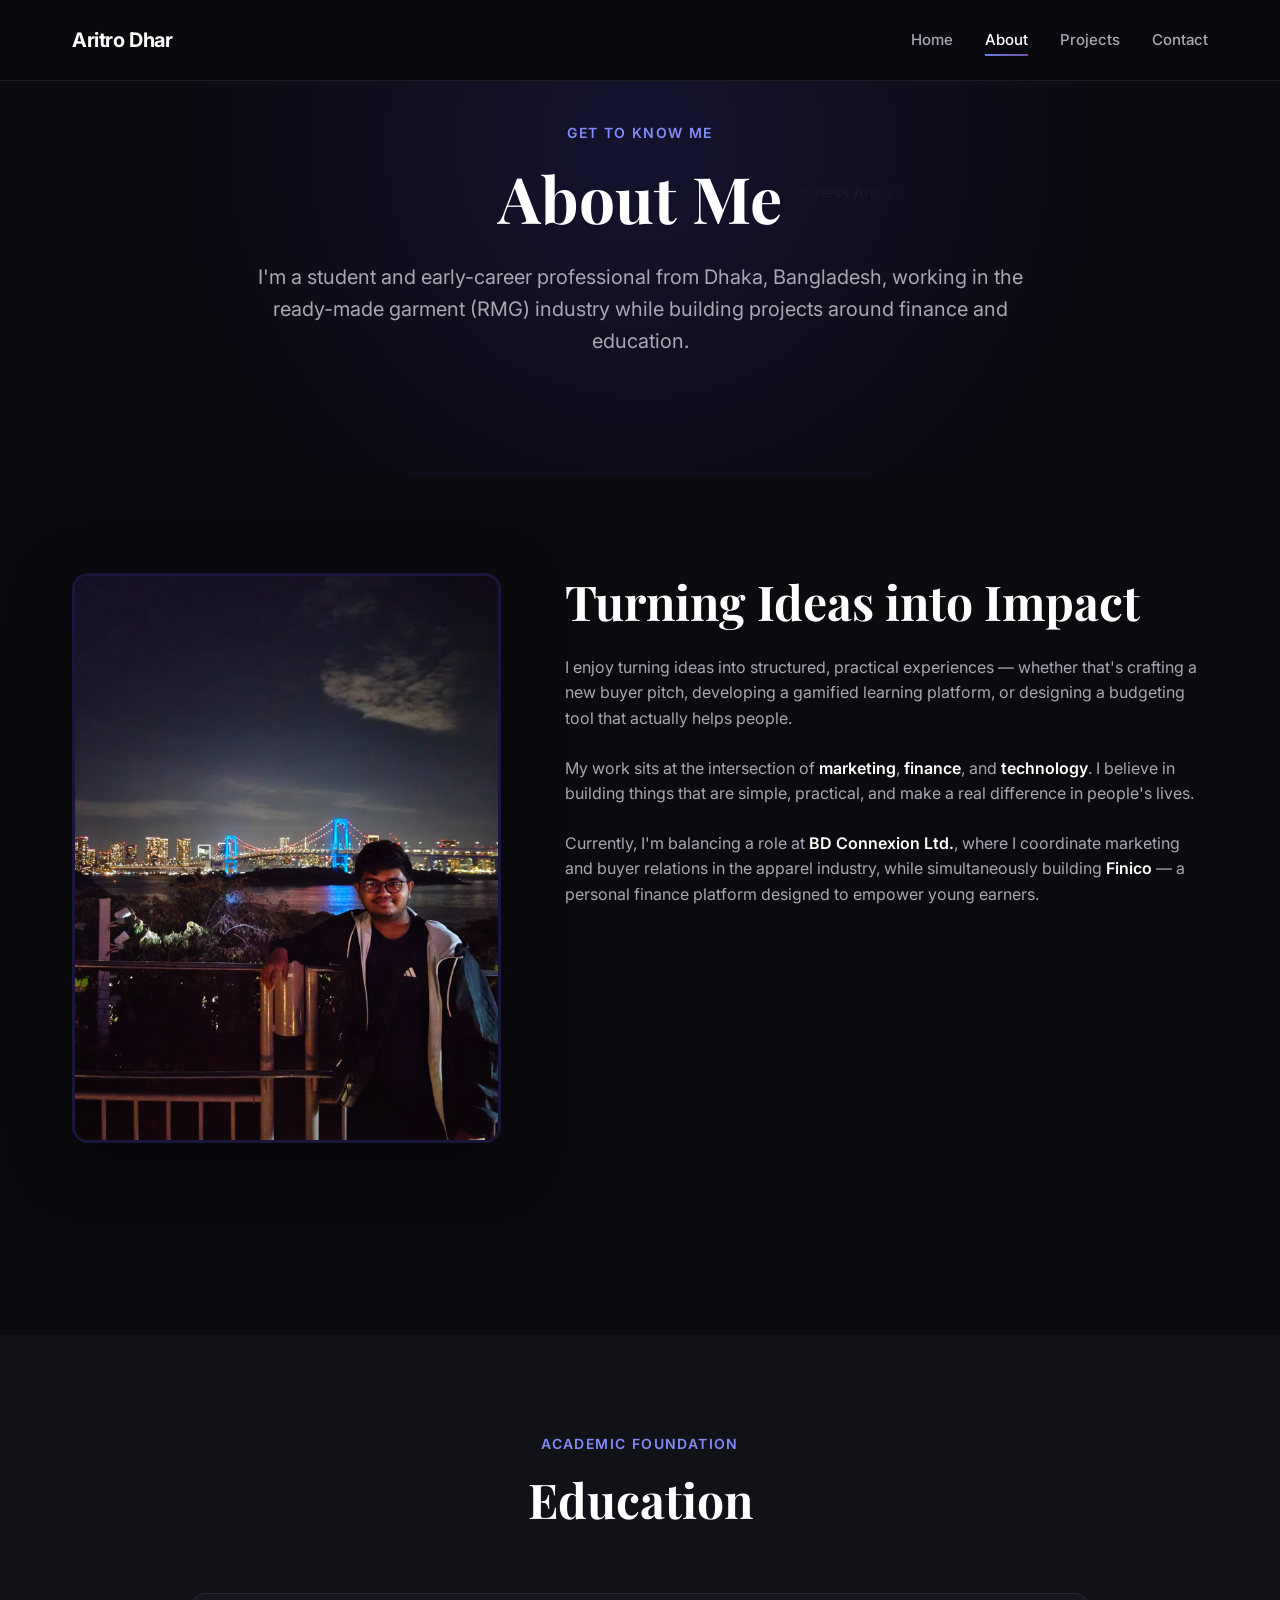
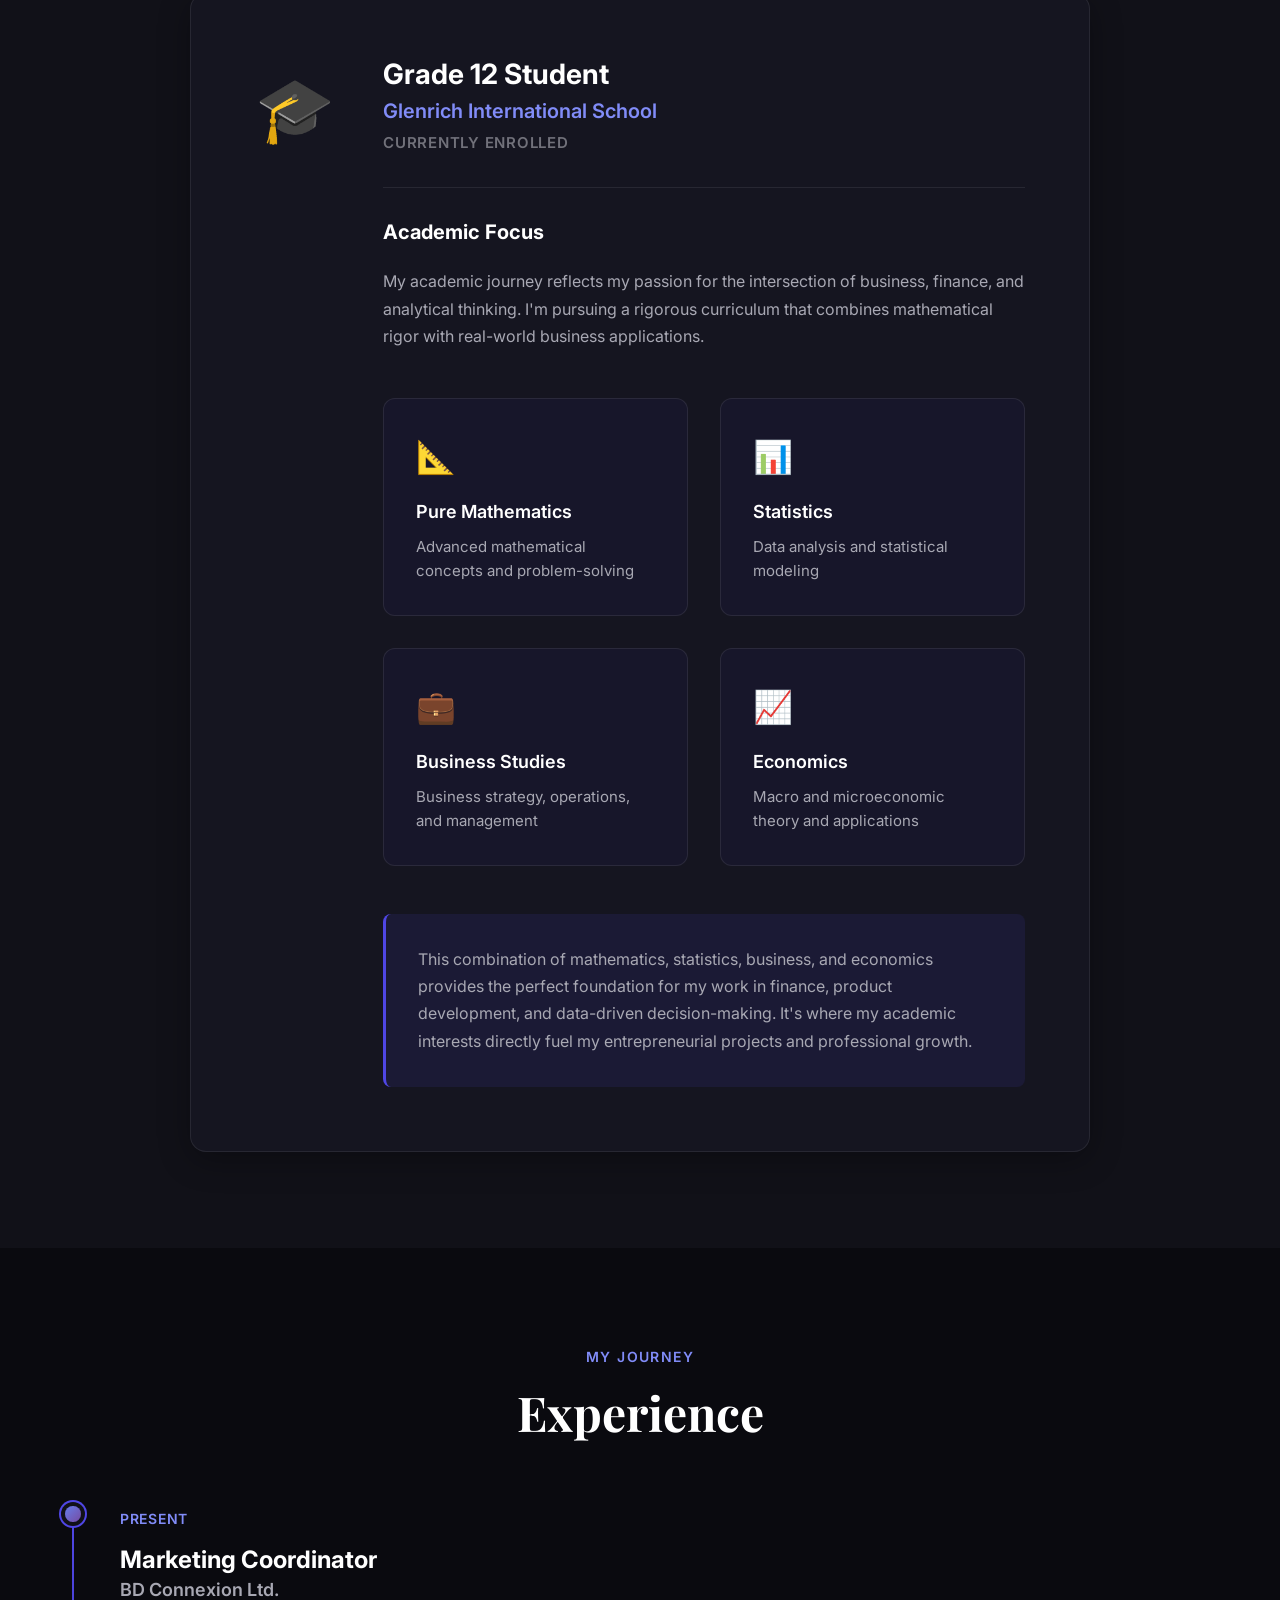
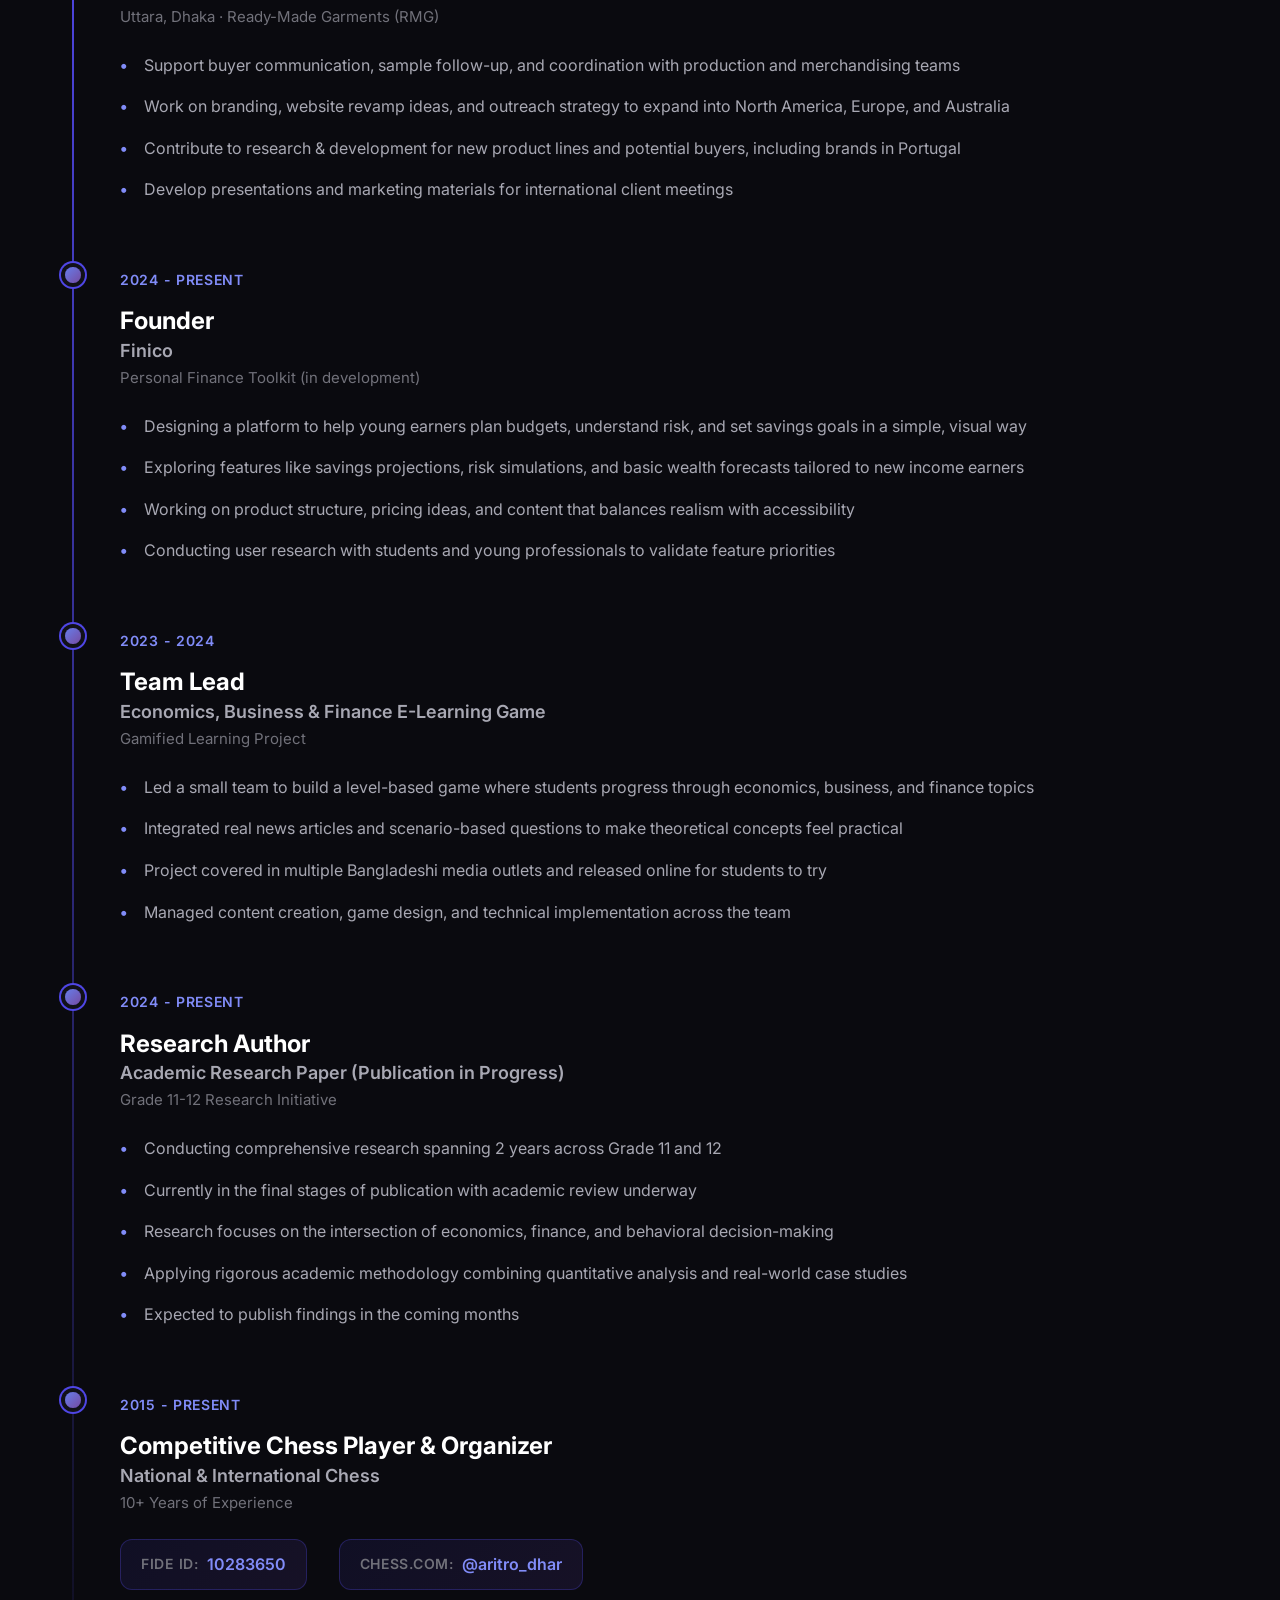
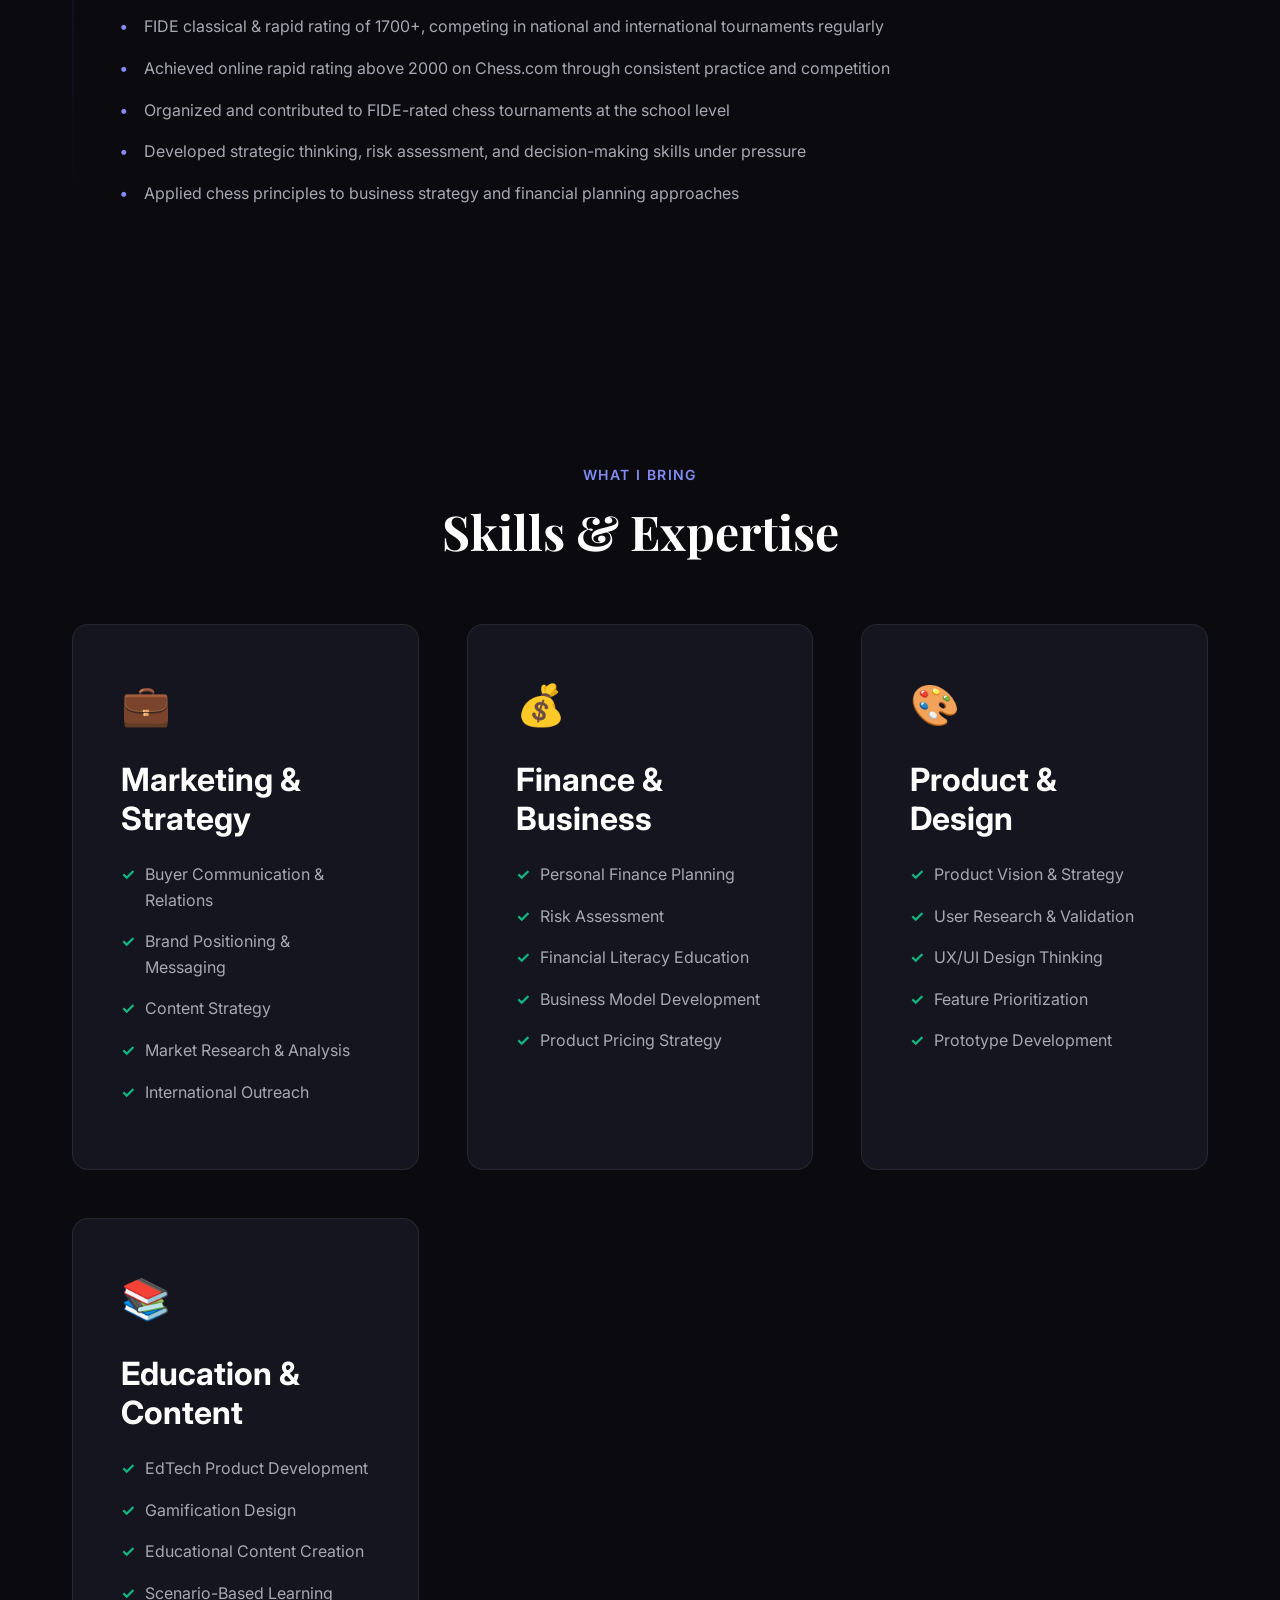
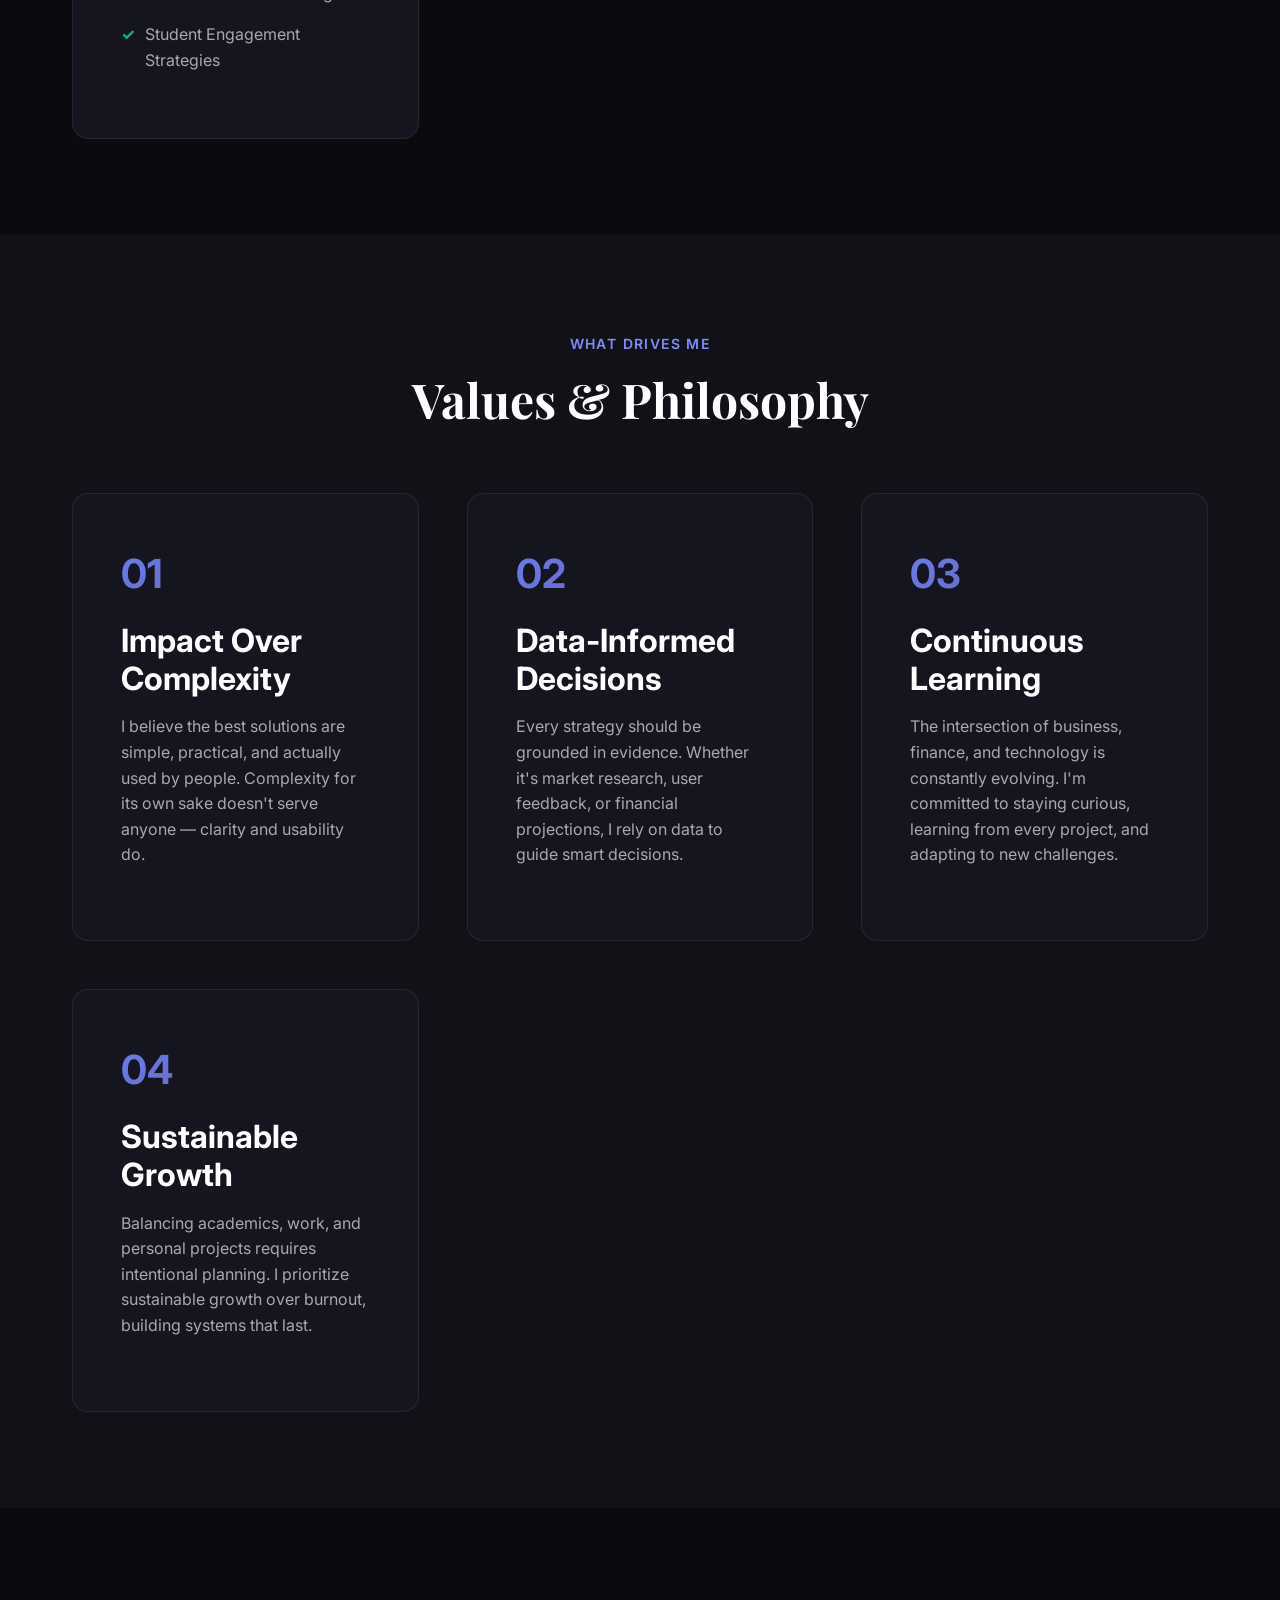
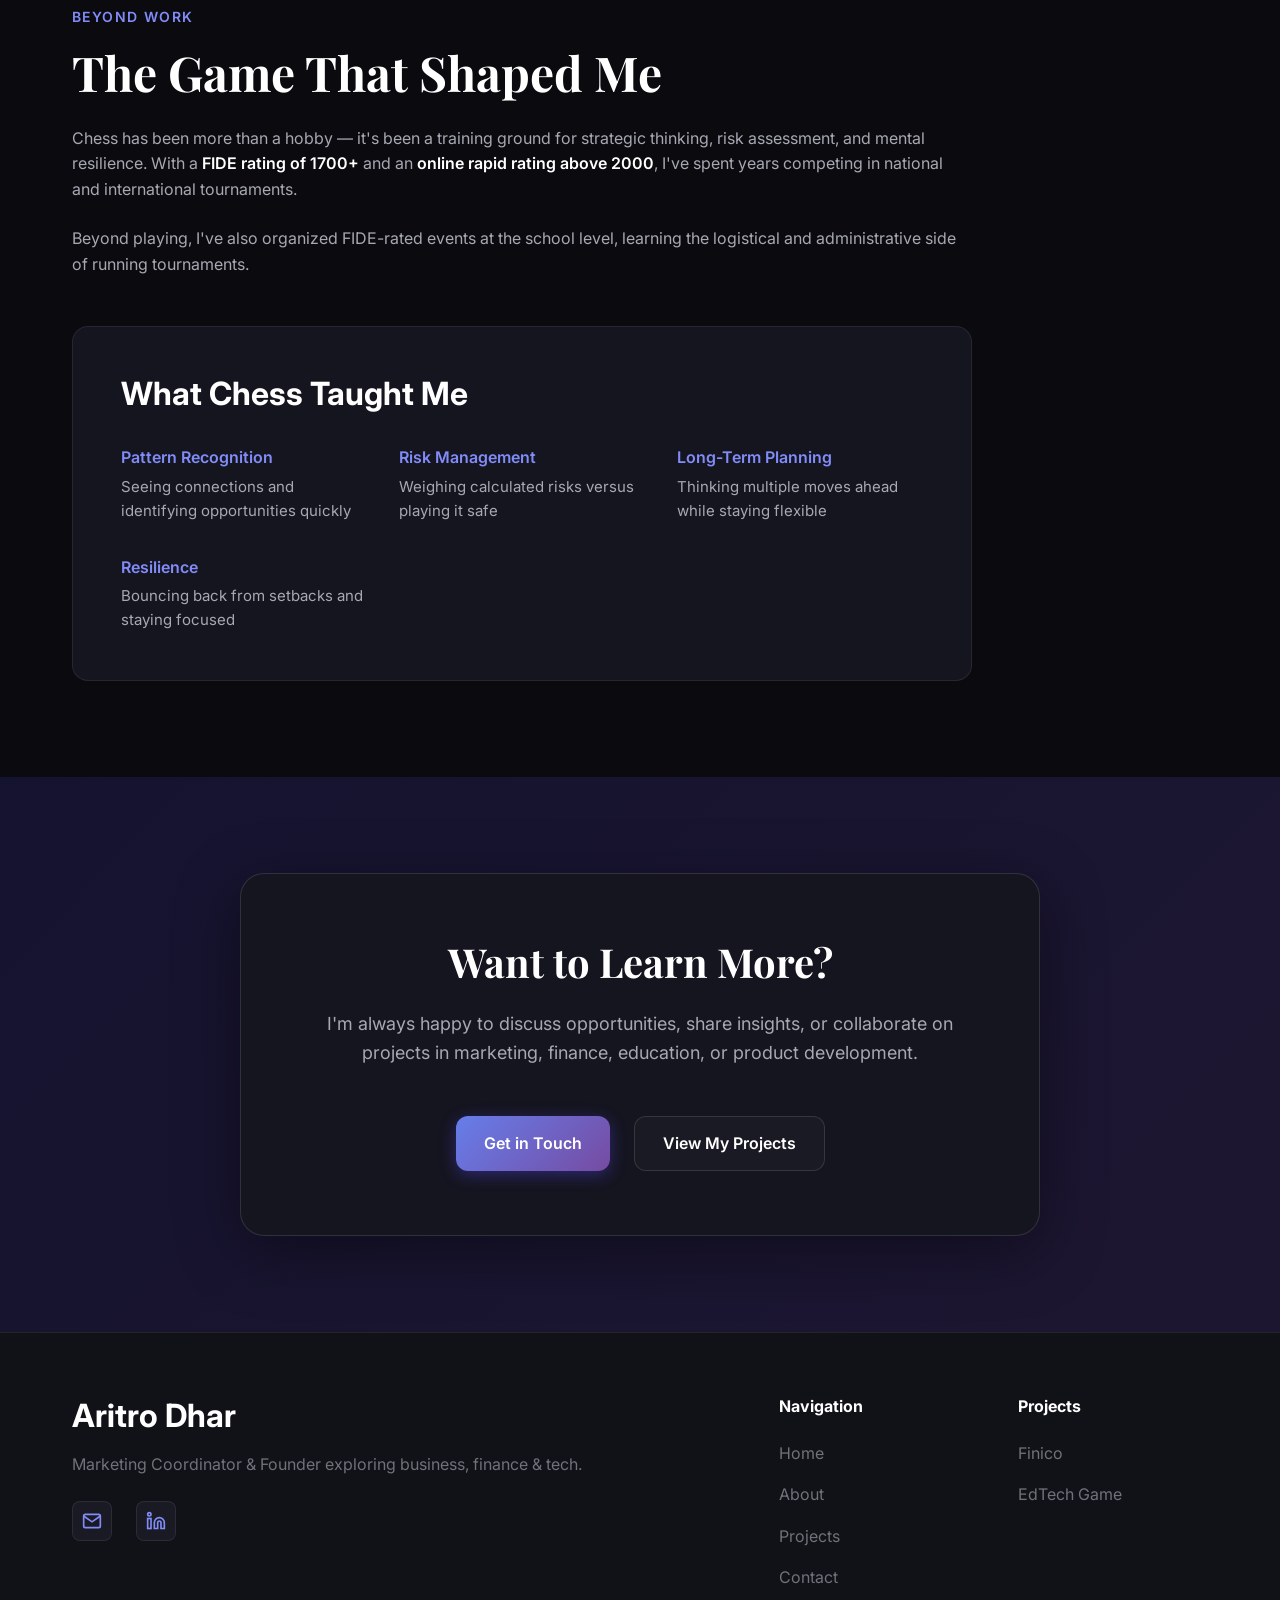
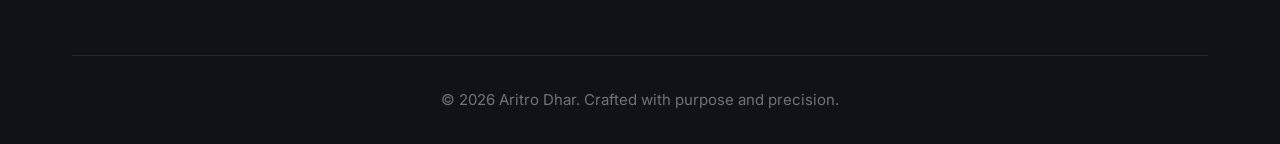
==== about.html @ df36efe6 "Update chess IDs (FIDE: 10283650, Chess.com: aritro_dhar), add finico.org website link, add Finico l" ====
<!DOCTYPE html>
<html lang="en">
<head>
  <meta charset="UTF-8" />
  <meta name="viewport" content="width=device-width, initial-scale=1.0" />
  <meta name="description" content="Learn more about Aritro Dhar - Background, experience, skills, and what drives my work in marketing, finance, and technology." />
  <title>About Me | Aritro Dhar</title>
  <link rel="stylesheet" href="styles.css" />
  <link rel="preconnect" href="https://fonts.googleapis.com">
  <link rel="preconnect" href="https://fonts.gstatic.com" crossorigin>
  <link href="https://fonts.googleapis.com/css2?family=Inter:wght@300;400;500;600;700;800&family=Playfair+Display:wght@700;800&display=swap" rel="stylesheet">
</head>
<body>
  <!-- Navigation -->
  <header class="navbar" id="navbar">
    <div class="nav-container">
      <a href="index.html" class="nav-logo">Aritro Dhar</a>
      <nav class="nav-links" id="navLinks">
        <a href="index.html">Home</a>
        <a href="about.html" class="active">About</a>
        <a href="projects.html">Projects</a>
        <a href="contact.html">Contact</a>
      </nav>
      <button class="mobile-toggle" id="mobileToggle" aria-label="Toggle navigation">
        <span></span>
        <span></span>
        <span></span>
      </button>
    </div>
  </header>

  <!-- Page Header -->
  <section class="page-header">
    <div class="container">
      <div class="page-header-content">
        <div class="section-label">Get to Know Me</div>
        <h1 class="page-title">About Me</h1>
        <p class="page-subtitle">
          I'm a student and early-career professional from Dhaka, Bangladesh, working in the 
          ready-made garment (RMG) industry while building projects around finance and education.
        </p>
      </div>
    </div>
  </section>

  <!-- About Intro -->
  <section class="section">
    <div class="about-bg-visual">
      <img src="https://images.unsplash.com/photo-1460925895917-afdab827c52f?w=1200&q=80" alt="Business Analytics" />
    </div>
    <div class="container">
      <div class="about-intro-grid">
        <div class="about-intro-image">
          <img src="aritro-pfp.jfif" alt="Aritro Dhar" />
        </div>
        <div class="about-intro-content">
          <h2>Turning Ideas into Impact</h2>
          <p>
            I enjoy turning ideas into structured, practical experiences — whether that's 
            crafting a new buyer pitch, developing a gamified learning platform, or designing 
            a budgeting tool that actually helps people.
          </p>
          <p>
            My work sits at the intersection of <strong>marketing</strong>, <strong>finance</strong>, 
            and <strong>technology</strong>. I believe in building things that are simple, practical, 
            and make a real difference in people's lives.
          </p>
          <p>
            Currently, I'm balancing a role at <strong>BD Connexion Ltd.</strong>, where I coordinate 
            marketing and buyer relations in the apparel industry, while simultaneously building 
            <strong>Finico</strong> — a personal finance platform designed to empower young earners.
          </p>
        </div>
      </div>
    </div>
  </section>

  <!-- Education Section -->
  <section class="section alt">
    <div class="container">
      <div class="section-header">
        <div class="section-label">Academic Foundation</div>
        <h2 class="section-title">Education</h2>
      </div>
      
      <div class="education-content">
        <div class="education-card">
          <div class="education-icon">🎓</div>
          <div class="education-details">
            <h3>Grade 12 Student</h3>
            <h4>Glenrich International School</h4>
            <p class="education-status">Currently Enrolled</p>
            
            <div class="subjects-section">
              <h5>Academic Focus</h5>
              <p class="subjects-intro">
                My academic journey reflects my passion for the intersection of business, finance, and analytical thinking. 
                I'm pursuing a rigorous curriculum that combines mathematical rigor with real-world business applications.
              </p>
              
              <div class="subjects-grid">
                <div class="subject-item">
                  <span class="subject-icon">📐</span>
                  <strong>Pure Mathematics</strong>
                  <p>Advanced mathematical concepts and problem-solving</p>
                </div>
                <div class="subject-item">
                  <span class="subject-icon">📊</span>
                  <strong>Statistics</strong>
                  <p>Data analysis and statistical modeling</p>
                </div>
                <div class="subject-item">
                  <span class="subject-icon">💼</span>
                  <strong>Business Studies</strong>
                  <p>Business strategy, operations, and management</p>
                </div>
                <div class="subject-item">
                  <span class="subject-icon">📈</span>
                  <strong>Economics</strong>
                  <p>Macro and microeconomic theory and applications</p>
                </div>
              </div>
              
              <p class="education-note">
                This combination of mathematics, statistics, business, and economics provides the perfect foundation 
                for my work in finance, product development, and data-driven decision-making. It's where my academic 
                interests directly fuel my entrepreneurial projects and professional growth.
              </p>
            </div>
          </div>
        </div>
      </div>
    </div>
  </section>

  <!-- Experience Timeline -->
  <section class="section">
    <div class="container">
      <div class="section-header">
        <div class="section-label">My Journey</div>
        <h2 class="section-title">Experience</h2>
      </div>
      
      <div class="timeline">
        <div class="timeline-item">
          <div class="timeline-marker">
            <div class="timeline-dot"></div>
            <div class="timeline-line"></div>
          </div>
          <div class="timeline-content">
            <div class="timeline-date">Present</div>
            <h3>Marketing Coordinator</h3>
            <h4>BD Connexion Ltd.</h4>
            <p class="timeline-location">Uttara, Dhaka · Ready-Made Garments (RMG)</p>
            <ul class="timeline-list">
              <li>Support buyer communication, sample follow-up, and coordination with production and merchandising teams</li>
              <li>Work on branding, website revamp ideas, and outreach strategy to expand into North America, Europe, and Australia</li>
              <li>Contribute to research & development for new product lines and potential buyers, including brands in Portugal</li>
              <li>Develop presentations and marketing materials for international client meetings</li>
            </ul>
          </div>
        </div>

        <div class="timeline-item">
          <div class="timeline-marker">
            <div class="timeline-dot"></div>
            <div class="timeline-line"></div>
          </div>
          <div class="timeline-content">
            <div class="timeline-date">2024 - Present</div>
            <h3>Founder</h3>
            <h4>Finico</h4>
            <p class="timeline-location">Personal Finance Toolkit (in development)</p>
            <ul class="timeline-list">
              <li>Designing a platform to help young earners plan budgets, understand risk, and set savings goals in a simple, visual way</li>
              <li>Exploring features like savings projections, risk simulations, and basic wealth forecasts tailored to new income earners</li>
              <li>Working on product structure, pricing ideas, and content that balances realism with accessibility</li>
              <li>Conducting user research with students and young professionals to validate feature priorities</li>
            </ul>
          </div>
        </div>

        <div class="timeline-item">
          <div class="timeline-marker">
            <div class="timeline-dot"></div>
            <div class="timeline-line"></div>
          </div>
          <div class="timeline-content">
            <div class="timeline-date">2023 - 2024</div>
            <h3>Team Lead</h3>
            <h4>Economics, Business & Finance E-Learning Game</h4>
            <p class="timeline-location">Gamified Learning Project</p>
            <ul class="timeline-list">
              <li>Led a small team to build a level-based game where students progress through economics, business, and finance topics</li>
              <li>Integrated real news articles and scenario-based questions to make theoretical concepts feel practical</li>
              <li>Project covered in multiple Bangladeshi media outlets and released online for students to try</li>
              <li>Managed content creation, game design, and technical implementation across the team</li>
            </ul>
          </div>
        </div>

        <div class="timeline-item">
          <div class="timeline-marker">
            <div class="timeline-dot"></div>
            <div class="timeline-line"></div>
          </div>
          <div class="timeline-content">
            <div class="timeline-date">2024 - Present</div>
            <h3>Research Author</h3>
            <h4>Academic Research Paper (Publication in Progress)</h4>
            <p class="timeline-location">Grade 11-12 Research Initiative</p>
            <ul class="timeline-list">
              <li>Conducting comprehensive research spanning 2 years across Grade 11 and 12</li>
              <li>Currently in the final stages of publication with academic review underway</li>
              <li>Research focuses on the intersection of economics, finance, and behavioral decision-making</li>
              <li>Applying rigorous academic methodology combining quantitative analysis and real-world case studies</li>
              <li>Expected to publish findings in the coming months</li>
            </ul>
          </div>
        </div>

        <div class="timeline-item">
          <div class="timeline-marker">
            <div class="timeline-dot"></div>
          </div>
          <div class="timeline-content">
            <div class="timeline-date">2015 - Present</div>
            <h3>Competitive Chess Player & Organizer</h3>
            <h4>National & International Chess</h4>
            <p class="timeline-location">10+ Years of Experience</p>
            <div class="chess-credentials">
              <div class="chess-id-card">
                <span class="chess-label">FIDE ID:</span>
                <a href="https://ratings.fide.com/profile/10283650" target="_blank" class="chess-id-link">10283650</a>
              </div>
              <div class="chess-id-card">
                <span class="chess-label">Chess.com:</span>
                <a href="https://www.chess.com/member/aritro_dhar" target="_blank" class="chess-id-link">@aritro_dhar</a>
              </div>
            </div>
            <ul class="timeline-list">
              <li>FIDE classical & rapid rating of 1700+, competing in national and international tournaments regularly</li>
              <li>Achieved online rapid rating above 2000 on Chess.com through consistent practice and competition</li>
              <li>Organized and contributed to FIDE-rated chess tournaments at the school level</li>
              <li>Developed strategic thinking, risk assessment, and decision-making skills under pressure</li>
              <li>Applied chess principles to business strategy and financial planning approaches</li>
            </ul>
          </div>
        </div>
      </div>
    </div>
  </section>

  <!-- Skills & Interests -->
  <section class="section">
    <div class="container">
      <div class="section-header">
        <div class="section-label">What I Bring</div>
        <h2 class="section-title">Skills & Expertise</h2>
      </div>
      
      <div class="skills-grid">
        <div class="skill-category">
          <div class="skill-icon">💼</div>
          <h3>Marketing & Strategy</h3>
          <ul>
            <li>Buyer Communication & Relations</li>
            <li>Brand Positioning & Messaging</li>
            <li>Content Strategy</li>
            <li>Market Research & Analysis</li>
            <li>International Outreach</li>
          </ul>
        </div>

        <div class="skill-category">
          <div class="skill-icon">💰</div>
          <h3>Finance & Business</h3>
          <ul>
            <li>Personal Finance Planning</li>
            <li>Risk Assessment</li>
            <li>Financial Literacy Education</li>
            <li>Business Model Development</li>
            <li>Product Pricing Strategy</li>
          </ul>
        </div>

        <div class="skill-category">
          <div class="skill-icon">🎨</div>
          <h3>Product & Design</h3>
          <ul>
            <li>Product Vision & Strategy</li>
            <li>User Research & Validation</li>
            <li>UX/UI Design Thinking</li>
            <li>Feature Prioritization</li>
            <li>Prototype Development</li>
          </ul>
        </div>

        <div class="skill-category">
          <div class="skill-icon">📚</div>
          <h3>Education & Content</h3>
          <ul>
            <li>EdTech Product Development</li>
            <li>Gamification Design</li>
            <li>Educational Content Creation</li>
            <li>Scenario-Based Learning</li>
            <li>Student Engagement Strategies</li>
          </ul>
        </div>
      </div>
    </div>
  </section>

  <!-- Values & Philosophy -->
  <section class="section alt">
    <div class="container">
      <div class="section-header">
        <div class="section-label">What Drives Me</div>
        <h2 class="section-title">Values & Philosophy</h2>
      </div>
      
      <div class="values-grid">
        <div class="value-card">
          <div class="value-number">01</div>
          <h3>Impact Over Complexity</h3>
          <p>
            I believe the best solutions are simple, practical, and actually used by people. 
            Complexity for its own sake doesn't serve anyone — clarity and usability do.
          </p>
        </div>

        <div class="value-card">
          <div class="value-number">02</div>
          <h3>Data-Informed Decisions</h3>
          <p>
            Every strategy should be grounded in evidence. Whether it's market research, user feedback, 
            or financial projections, I rely on data to guide smart decisions.
          </p>
        </div>

        <div class="value-card">
          <div class="value-number">03</div>
          <h3>Continuous Learning</h3>
          <p>
            The intersection of business, finance, and technology is constantly evolving. 
            I'm committed to staying curious, learning from every project, and adapting to new challenges.
          </p>
        </div>

        <div class="value-card">
          <div class="value-number">04</div>
          <h3>Sustainable Growth</h3>
          <p>
            Balancing academics, work, and personal projects requires intentional planning. 
            I prioritize sustainable growth over burnout, building systems that last.
          </p>
        </div>
      </div>
    </div>
  </section>

  <!-- Chess Section -->
  <section class="section">
    <div class="container">
      <div class="chess-about-content">
        <div class="chess-about-text">
          <div class="section-label">Beyond Work</div>
          <h2 class="section-title">The Game That Shaped Me</h2>
          <p>
            Chess has been more than a hobby — it's been a training ground for strategic thinking, 
            risk assessment, and mental resilience. With a <strong>FIDE rating of 1700+</strong> and 
            an <strong>online rapid rating above 2000</strong>, I've spent years competing in national 
            and international tournaments.
          </p>
          <p>
            Beyond playing, I've also organized FIDE-rated events at the school level, learning 
            the logistical and administrative side of running tournaments.
          </p>
          
          <div class="chess-lessons">
            <h3>What Chess Taught Me</h3>
            <div class="lessons-grid">
              <div class="lesson-item">
                <strong>Pattern Recognition</strong>
                <p>Seeing connections and identifying opportunities quickly</p>
              </div>
              <div class="lesson-item">
                <strong>Risk Management</strong>
                <p>Weighing calculated risks versus playing it safe</p>
              </div>
              <div class="lesson-item">
                <strong>Long-Term Planning</strong>
                <p>Thinking multiple moves ahead while staying flexible</p>
              </div>
              <div class="lesson-item">
                <strong>Resilience</strong>
                <p>Bouncing back from setbacks and staying focused</p>
              </div>
            </div>
          </div>
        </div>
      </div>
    </div>
  </section>

  <!-- CTA Section -->
  <section class="section cta-section">
    <div class="container">
      <div class="cta-card">
        <h2>Want to Learn More?</h2>
        <p>
          I'm always happy to discuss opportunities, share insights, or collaborate on projects 
          in marketing, finance, education, or product development.
        </p>
        <div class="cta-buttons">
          <a href="contact.html" class="btn btn-primary">Get in Touch</a>
          <a href="projects.html" class="btn btn-secondary">View My Projects</a>
        </div>
      </div>
    </div>
  </section>

  <!-- Footer -->
  <footer class="footer">
    <div class="container">
      <div class="footer-content">
        <div class="footer-main">
          <h3>Aritro Dhar</h3>
          <p>Marketing Coordinator & Founder exploring business, finance & tech.</p>
          <div class="social-links">
            <a href="mailto:aritrodhar90@gmail.com" aria-label="Email">
              <svg width="20" height="20" viewBox="0 0 24 24" fill="none" stroke="currentColor" stroke-width="2">
                <path d="M4 4h16c1.1 0 2 .9 2 2v12c0 1.1-.9 2-2 2H4c-1.1 0-2-.9-2-2V6c0-1.1.9-2 2-2z"/>
                <polyline points="22,6 12,13 2,6"/>
              </svg>
            </a>
            <a href="https://www.linkedin.com/in/aritro-dhar-036407324" target="_blank" aria-label="LinkedIn">
              <svg width="20" height="20" viewBox="0 0 24 24" fill="none" stroke="currentColor" stroke-width="2">
                <path d="M16 8a6 6 0 0 1 6 6v7h-4v-7a2 2 0 0 0-2-2 2 2 0 0 0-2 2v7h-4v-7a6 6 0 0 1 6-6z"/>
                <rect x="2" y="9" width="4" height="12"/>
                <circle cx="4" cy="4" r="2"/>
              </svg>
            </a>
          </div>
        </div>
        
        <div class="footer-links">
          <div class="footer-column">
            <h4>Navigation</h4>
            <a href="index.html">Home</a>
            <a href="about.html">About</a>
            <a href="projects.html">Projects</a>
            <a href="contact.html">Contact</a>
          </div>
          
          <div class="footer-column">
            <h4>Projects</h4>
            <a href="projects.html#finico">Finico</a>
            <a href="https://economics-business-finance.s3.us-east-1.amazonaws.com/Economics-Business-Finance/story.html" target="_blank">EdTech Game</a>
          </div>
        </div>
      </div>
      
      <div class="footer-bottom">
        <p>&copy; <span id="year"></span> Aritro Dhar. Crafted with purpose and precision.</p>
      </div>
    </div>
  </footer>

  <script src="script.js"></script>
</body>
</html>
---- styles.css ----
/* ===================================
   Modern Portfolio - Premium Design
   ================================ */

/* CSS Variables */
:root {
  /* Colors */
  --color-primary: #4f46e5;
  --color-primary-light: #818cf8;
  --color-primary-dark: #3730a3;
  --color-secondary: #10b981;
  --color-accent: #f59e0b;
  
  /* Neutrals */
  --color-bg-dark: #0a0a0f;
  --color-bg-medium: #111118;
  --color-bg-light: #1a1a24;
  --color-bg-card: #151520;
  
  /* Text */
  --color-text-primary: #ffffff;
  --color-text-secondary: #a8a8b3;
  --color-text-tertiary: #71717a;
  
  /* Gradients */
  --gradient-primary: linear-gradient(135deg, #667eea 0%, #764ba2 100%);
  --gradient-secondary: linear-gradient(135deg, #f093fb 0%, #f5576c 100%);
  --gradient-accent: linear-gradient(135deg, #4facfe 0%, #00f2fe 100%);
  --gradient-text: linear-gradient(135deg, #667eea 0%, #00f2fe 100%);
  
  /* Spacing */
  --spacing-xs: 0.5rem;
  --spacing-sm: 1rem;
  --spacing-md: 1.5rem;
  --spacing-lg: 2rem;
  --spacing-xl: 3rem;
  --spacing-2xl: 4rem;
  --spacing-3xl: 6rem;
  
  /* Typography */
  --font-primary: 'Inter', -apple-system, BlinkMacSystemFont, 'Segoe UI', sans-serif;
  --font-display: 'Playfair Display', Georgia, serif;
  
  /* Shadows */
  --shadow-sm: 0 2px 8px rgba(0, 0, 0, 0.1);
  --shadow-md: 0 4px 16px rgba(0, 0, 0, 0.2);
  --shadow-lg: 0 8px 32px rgba(0, 0, 0, 0.3);
  --shadow-xl: 0 16px 64px rgba(0, 0, 0, 0.4);
  
  /* Borders */
  --border-color: rgba(255, 255, 255, 0.08);
  --border-color-light: rgba(255, 255, 255, 0.12);
  
  /* Transitions */
  --transition-fast: 0.15s ease;
  --transition-base: 0.3s ease;
  --transition-slow: 0.5s ease;
}

/* Reset & Base Styles */
*, *::before, *::after {
  box-sizing: border-box;
  margin: 0;
  padding: 0;
}

html {
  scroll-behavior: smooth;
  font-size: 16px;
}

body {
  font-family: var(--font-primary);
  background-color: var(--color-bg-dark);
  color: var(--color-text-primary);
  line-height: 1.6;
  -webkit-font-smoothing: antialiased;
  -moz-osx-font-smoothing: grayscale;
  overflow-x: hidden;
}

/* Typography */
h1, h2, h3, h4, h5, h6 {
  font-weight: 700;
  line-height: 1.2;
  margin-bottom: var(--spacing-sm);
}

h1 { font-size: clamp(2.5rem, 5vw, 4rem); }
h2 { font-size: clamp(2rem, 4vw, 3rem); }
h3 { font-size: clamp(1.5rem, 3vw, 2rem); }
h4 { font-size: clamp(1.25rem, 2.5vw, 1.5rem); }

p {
  margin-bottom: var(--spacing-md);
  color: var(--color-text-secondary);
}

a {
  color: var(--color-primary-light);
  text-decoration: none;
  transition: color var(--transition-fast);
}

a:hover {
  color: var(--color-primary);
}

strong {
  font-weight: 600;
  color: var(--color-text-primary);
}

/* Container */
.container {
  max-width: 1200px;
  margin: 0 auto;
  padding: 0 var(--spacing-lg);
}

/* Section */
.section {
  padding: var(--spacing-3xl) 0;
}

.section.alt {
  background-color: var(--color-bg-medium);
}

.section-header {
  text-align: center;
  margin-bottom: var(--spacing-2xl);
}

.section-label {
  display: inline-block;
  font-size: 0.875rem;
  font-weight: 600;
  text-transform: uppercase;
  letter-spacing: 0.1em;
  color: var(--color-primary-light);
  margin-bottom: var(--spacing-sm);
}

.section-title {
  font-family: var(--font-display);
  margin-bottom: var(--spacing-md);
}

.section-subtitle {
  font-size: 1.125rem;
  color: var(--color-text-secondary);
  max-width: 700px;
  margin: 0 auto;
}

/* Navigation */
.navbar {
  position: fixed;
  top: 0;
  left: 0;
  right: 0;
  z-index: 1000;
  background-color: rgba(10, 10, 15, 0.95);
  backdrop-filter: blur(12px);
  border-bottom: 1px solid var(--border-color);
  transition: all var(--transition-base);
}

.nav-container {
  max-width: 1200px;
  margin: 0 auto;
  padding: var(--spacing-md) var(--spacing-lg);
  display: flex;
  justify-content: space-between;
  align-items: center;
}

.nav-logo {
  font-size: 1.25rem;
  font-weight: 700;
  letter-spacing: -0.02em;
  color: var(--color-text-primary);
  transition: color var(--transition-fast);
}

.nav-logo:hover {
  color: var(--color-primary-light);
}

.nav-links {
  display: flex;
  gap: var(--spacing-lg);
}

.nav-links a {
  font-size: 0.9375rem;
  font-weight: 500;
  color: var(--color-text-secondary);
  transition: color var(--transition-fast);
  position: relative;
}

.nav-links a::after {
  content: '';
  position: absolute;
  bottom: -4px;
  left: 0;
  width: 0;
  height: 2px;
  background: var(--gradient-primary);
  transition: width var(--transition-base);
}

.nav-links a:hover,
.nav-links a.active {
  color: var(--color-text-primary);
}

.nav-links a.active::after,
.nav-links a:hover::after {
  width: 100%;
}

.mobile-toggle {
  display: none;
  flex-direction: column;
  gap: 6px;
  background: none;
  border: none;
  cursor: pointer;
  padding: 0.5rem;
}

.mobile-toggle span {
  display: block;
  width: 24px;
  height: 2px;
  background-color: var(--color-text-primary);
  transition: all var(--transition-base);
}

/* Hero Section */
.hero {
  position: relative;
  min-height: 100vh;
  display: flex;
  align-items: center;
  padding-top: 80px;
  overflow: hidden;
}

.hero-bg {
  position: absolute;
  inset: 0;
  background: radial-gradient(circle at 20% 50%, rgba(79, 70, 229, 0.15) 0%, transparent 50%),
              radial-gradient(circle at 80% 80%, rgba(139, 92, 246, 0.15) 0%, transparent 50%);
  z-index: -1;
}

.hero-decorative-image {
  position: absolute;
  right: 0;
  top: 50%;
  transform: translateY(-50%);
  width: 40%;
  height: 60%;
  opacity: 0.08;
  z-index: 0;
  pointer-events: none;
}

.hero-decorative-image img {
  width: 100%;
  height: 100%;
  object-fit: cover;
  border-radius: 2rem;
  mask-image: linear-gradient(to left, rgba(0,0,0,1) 0%, rgba(0,0,0,0) 100%);
  -webkit-mask-image: linear-gradient(to left, rgba(0,0,0,1) 0%, rgba(0,0,0,0) 100%);
}

.hero-container {
  max-width: 1200px;
  margin: 0 auto;
  padding: 0 var(--spacing-lg);
  display: grid;
  grid-template-columns: 1fr 1fr;
  gap: var(--spacing-2xl);
  align-items: center;
}

.hero-content {
  animation: fadeInUp 0.8s ease-out;
}

.hero-label {
  font-size: 0.875rem;
  font-weight: 600;
  text-transform: uppercase;
  letter-spacing: 0.1em;
  color: var(--color-primary-light);
  margin-bottom: var(--spacing-md);
}

.hero-title {
  font-family: var(--font-display);
  font-size: clamp(2.5rem, 5vw, 4rem);
  line-height: 1.1;
  margin-bottom: var(--spacing-md);
}

.gradient-text {
  background: var(--gradient-text);
  -webkit-background-clip: text;
  -webkit-text-fill-color: transparent;
  background-clip: text;
}

.hero-subtitle {
  font-size: 1.5rem;
  font-weight: 600;
  color: var(--color-text-secondary);
  margin-bottom: var(--spacing-sm);
}

.hero-description {
  font-size: 1.125rem;
  line-height: 1.8;
  color: var(--color-text-secondary);
  margin-bottom: var(--spacing-lg);
}

.hero-buttons {
  display: flex;
  gap: var(--spacing-md);
  margin-bottom: var(--spacing-lg);
  flex-wrap: wrap;
}

.hero-tags {
  display: flex;
  flex-wrap: wrap;
  gap: var(--spacing-sm);
}

.tag {
  font-size: 0.875rem;
  padding: 0.5rem 1rem;
  border-radius: 999px;
  background-color: rgba(79, 70, 229, 0.1);
  border: 1px solid rgba(79, 70, 229, 0.3);
  color: var(--color-text-secondary);
}

/* Hero Visual */
.hero-visual {
  animation: fadeInUp 0.8s ease-out 0.2s both;
}

.profile-card {
  background-color: var(--color-bg-card);
  border-radius: 1.5rem;
  padding: var(--spacing-lg);
  border: 1px solid var(--border-color);
  box-shadow: var(--shadow-xl);
}

.profile-image {
  width: 100%;
  aspect-ratio: 4/5;
  border-radius: 1rem;
  overflow: hidden;
  margin-bottom: var(--spacing-md);
  box-shadow: 0 8px 32px rgba(79, 70, 229, 0.3);
  border: 2px solid rgba(79, 70, 229, 0.2);
}

.profile-image img {
  width: 100%;
  height: 100%;
  object-fit: cover;
  transition: transform var(--transition-slow);
}

.profile-card:hover .profile-image img {
  transform: scale(1.05);
}

.profile-info {
  display: flex;
  flex-direction: column;
  gap: var(--spacing-md);
}

.info-item {
  display: flex;
  flex-direction: column;
  gap: 0.25rem;
}

.info-label {
  font-size: 0.875rem;
  font-weight: 600;
  text-transform: uppercase;
  letter-spacing: 0.05em;
  color: var(--color-text-tertiary);
}

.info-value {
  font-size: 1rem;
  color: var(--color-text-primary);
}

/* Buttons */
.btn {
  display: inline-flex;
  align-items: center;
  gap: 0.5rem;
  padding: 0.875rem 1.75rem;
  border-radius: 0.75rem;
  font-size: 1rem;
  font-weight: 600;
  text-decoration: none;
  border: none;
  cursor: pointer;
  transition: all var(--transition-base);
  white-space: nowrap;
}

.btn-primary {
  background: var(--gradient-primary);
  color: white;
  box-shadow: 0 4px 16px rgba(79, 70, 229, 0.4);
}

.btn-primary:hover {
  transform: translateY(-2px);
  box-shadow: 0 8px 24px rgba(79, 70, 229, 0.5);
}

.btn-secondary {
  background-color: var(--color-bg-light);
  color: var(--color-text-primary);
  border: 1px solid var(--border-color-light);
}

.btn-secondary:hover {
  background-color: var(--color-bg-card);
  transform: translateY(-2px);
  box-shadow: var(--shadow-md);
}

.btn-full {
  width: 100%;
  justify-content: center;
}

.btn svg {
  width: 20px;
  height: 20px;
}

/* Stats Grid */
.stats-grid {
  display: grid;
  grid-template-columns: repeat(auto-fit, minmax(200px, 1fr));
  gap: var(--spacing-lg);
}

.stat-card {
  text-align: center;
  padding: var(--spacing-lg);
  background-color: var(--color-bg-card);
  border: 1px solid var(--border-color);
  border-radius: 1rem;
  transition: all var(--transition-base);
}

.stat-card:hover {
  transform: translateY(-4px);
  box-shadow: var(--shadow-lg);
  border-color: var(--border-color-light);
}

.stat-icon {
  font-size: 2.5rem;
  margin-bottom: var(--spacing-sm);
}

.stat-number {
  font-size: 2rem;
  font-weight: 700;
  color: var(--color-text-primary);
  margin-bottom: 0.25rem;
}

.stat-label {
  font-size: 0.9375rem;
  color: var(--color-text-secondary);
}

/* About Grid */
.about-grid {
  display: grid;
  grid-template-columns: repeat(auto-fit, minmax(300px, 1fr));
  gap: var(--spacing-xl);
}

.about-card {
  padding: var(--spacing-xl);
  background-color: var(--color-bg-card);
  border: 1px solid var(--border-color);
  border-radius: 1rem;
  transition: all var(--transition-base);
}

.about-card:hover {
  transform: translateY(-4px);
  box-shadow: var(--shadow-lg);
  border-color: var(--border-color-light);
}

.card-icon {
  font-size: 2.5rem;
  margin-bottom: var(--spacing-md);
}

.about-card h3 {
  font-size: 1.5rem;
  margin-bottom: var(--spacing-md);
}

.about-card ul {
  list-style: none;
  margin-bottom: var(--spacing-md);
}

.about-card li {
  position: relative;
  padding-left: 1.5rem;
  margin-bottom: var(--spacing-sm);
  color: var(--color-text-secondary);
}

.about-card li::before {
  content: '→';
  position: absolute;
  left: 0;
  color: var(--color-primary-light);
  font-weight: 600;
}

.text-link {
  display: inline-flex;
  align-items: center;
  gap: 0.5rem;
  font-weight: 600;
  color: var(--color-primary-light);
  transition: all var(--transition-fast);
}

.text-link::after {
  content: '→';
  transition: transform var(--transition-fast);
}

.text-link:hover {
  color: var(--color-primary);
}

.text-link:hover::after {
  transform: translateX(4px);
}

/* Projects Grid */
.projects-grid {
  display: grid;
  grid-template-columns: repeat(auto-fit, minmax(320px, 1fr));
  gap: var(--spacing-xl);
  margin-bottom: var(--spacing-xl);
}

.projects-preview {
  position: relative;
  overflow: hidden;
}

.projects-bg-image {
  position: absolute;
  left: -10%;
  top: 50%;
  transform: translateY(-50%);
  width: 50%;
  height: 70%;
  opacity: 0.06;
  z-index: 0;
  pointer-events: none;
}

.projects-bg-image img {
  width: 100%;
  height: 100%;
  object-fit: cover;
  border-radius: 2rem;
  mask-image: linear-gradient(to right, rgba(0,0,0,0) 0%, rgba(0,0,0,1) 50%, rgba(0,0,0,0) 100%);
  -webkit-mask-image: linear-gradient(to right, rgba(0,0,0,0) 0%, rgba(0,0,0,1) 50%, rgba(0,0,0,0) 100%);
}

.project-card {
  background-color: var(--color-bg-card);
  border: 1px solid var(--border-color);
  border-radius: 1rem;
  overflow: hidden;
  transition: all var(--transition-base);
}

.project-card:hover {
  transform: translateY(-8px);
  box-shadow: var(--shadow-xl);
  border-color: var(--border-color-light);
}

.project-card.featured {
  grid-column: span 1;
}

.project-image {
  height: 200px;
  overflow: hidden;
  position: relative;
  background: linear-gradient(135deg, #1a1a24 0%, #2a2a34 100%);
}

.project-image-bg {
  width: 100%;
  height: 100%;
  transition: transform var(--transition-slow);
}

.project-image-photo {
  width: 100%;
  height: 100%;
  object-fit: cover;
  transition: transform var(--transition-slow);
}

.project-card:hover .project-image-photo {
  transform: scale(1.1);
}

.project-logo-container {
  display: flex;
  align-items: center;
  justify-content: center;
  background: linear-gradient(135deg, #667eea 0%, #764ba2 100%);
  padding: var(--spacing-xl);
}

.project-logo {
  max-width: 70%;
  max-height: 140px;
  object-fit: contain;
  filter: drop-shadow(0 4px 12px rgba(0, 0, 0, 0.3));
  transition: transform var(--transition-base);
}

.project-card:hover .project-logo {
  transform: scale(1.05);
}

.project-content {
  padding: var(--spacing-lg);
}

.project-tags {
  display: flex;
  flex-wrap: wrap;
  gap: 0.5rem;
  margin-bottom: var(--spacing-md);
}

.project-content h3 {
  font-size: 1.5rem;
  margin-bottom: var(--spacing-sm);
}

.project-content p {
  margin-bottom: var(--spacing-md);
}

.project-link {
  display: inline-flex;
  align-items: center;
  gap: 0.5rem;
  font-weight: 600;
  color: var(--color-primary-light);
  transition: all var(--transition-fast);
}

.project-link:hover {
  color: var(--color-primary);
  gap: 0.75rem;
}

.section-cta {
  text-align: center;
  margin-top: var(--spacing-2xl);
}

/* Chess Section */
.chess-section {
  background: linear-gradient(135deg, rgba(79, 70, 229, 0.1) 0%, rgba(139, 92, 246, 0.1) 100%);
}

.chess-content {
  display: grid;
  grid-template-columns: 2fr 1fr;
  gap: var(--spacing-2xl);
  align-items: center;
}

.chess-highlights {
  display: flex;
  gap: var(--spacing-xl);
  margin: var(--spacing-lg) 0;
}

.chess-stat {
  text-align: center;
}

.chess-stat strong {
  display: block;
  font-size: 2.5rem;
  font-weight: 700;
  background: var(--gradient-primary);
  -webkit-background-clip: text;
  -webkit-text-fill-color: transparent;
  background-clip: text;
  margin-bottom: 0.25rem;
}

.chess-stat span {
  font-size: 0.9375rem;
  color: var(--color-text-secondary);
}

.chess-lesson {
  padding: var(--spacing-lg);
  background-color: rgba(79, 70, 229, 0.1);
  border-left: 3px solid var(--color-primary);
  border-radius: 0.5rem;
}

.chess-visual {
  display: flex;
  justify-content: center;
  align-items: center;
}

.chess-board {
  width: 300px;
  height: 300px;
  background: 
    repeating-linear-gradient(0deg, #3730a3 0px, #3730a3 37.5px, #4f46e5 37.5px, #4f46e5 75px),
    repeating-linear-gradient(90deg, #3730a3 0px, #3730a3 37.5px, #4f46e5 37.5px, #4f46e5 75px);
  border-radius: 1rem;
  box-shadow: var(--shadow-xl);
}

/* CTA Section */
.cta-section {
  background: linear-gradient(135deg, rgba(79, 70, 229, 0.15) 0%, rgba(139, 92, 246, 0.15) 100%);
}

.cta-card {
  max-width: 800px;
  margin: 0 auto;
  text-align: center;
  padding: var(--spacing-2xl);
  background-color: var(--color-bg-card);
  border: 1px solid var(--border-color-light);
  border-radius: 1.5rem;
  box-shadow: var(--shadow-xl);
}

.cta-card h2 {
  font-family: var(--font-display);
  font-size: 2.5rem;
  margin-bottom: var(--spacing-md);
}

.cta-card p {
  font-size: 1.125rem;
  margin-bottom: var(--spacing-xl);
}

.cta-buttons {
  display: flex;
  gap: var(--spacing-md);
  justify-content: center;
  flex-wrap: wrap;
}

/* Page Header */
.page-header {
  padding: 120px 0 var(--spacing-3xl);
  text-align: center;
  background: radial-gradient(circle at 50% 30%, rgba(79, 70, 229, 0.15) 0%, transparent 70%);
}

.page-header-content {
  max-width: 800px;
  margin: 0 auto;
}

.page-title {
  font-family: var(--font-display);
  font-size: clamp(2.5rem, 5vw, 4rem);
  margin-bottom: var(--spacing-md);
}

.page-subtitle {
  font-size: 1.25rem;
  color: var(--color-text-secondary);
}

/* About Page Specific */
.about-intro-grid {
  display: grid;
  grid-template-columns: 1fr 1.5fr;
  gap: var(--spacing-2xl);
  align-items: start;
  margin-bottom: var(--spacing-3xl);
}

.about-bg-visual {
  position: absolute;
  right: -5%;
  top: 20%;
  width: 45%;
  height: 50%;
  opacity: 0.05;
  z-index: 0;
  pointer-events: none;
}

.about-bg-visual img {
  width: 100%;
  height: 100%;
  object-fit: cover;
  border-radius: 2rem;
  mask-image: radial-gradient(ellipse at center, rgba(0,0,0,1) 0%, rgba(0,0,0,0) 70%);
  -webkit-mask-image: radial-gradient(ellipse at center, rgba(0,0,0,1) 0%, rgba(0,0,0,0) 70%);
}

.about-intro-image {
  border-radius: 1rem;
  overflow: hidden;
  box-shadow: var(--shadow-xl);
  border: 3px solid rgba(79, 70, 229, 0.2);
  position: relative;
}

.about-intro-image::after {
  content: '';
  position: absolute;
  inset: 0;
  background: linear-gradient(135deg, rgba(79, 70, 229, 0.1) 0%, transparent 50%);
  pointer-events: none;
}

.about-intro-image img {
  width: 100%;
  height: auto;
  display: block;
  transition: transform var(--transition-slow);
}

.about-intro-image:hover img {
  transform: scale(1.03);
}

.about-intro-content h2 {
  font-family: var(--font-display);
  margin-bottom: var(--spacing-md);
}

/* Timeline */
.timeline {
  position: relative;
  padding-left: var(--spacing-xl);
}

.timeline::before {
  content: '';
  position: absolute;
  left: 0;
  top: 0;
  bottom: 0;
  width: 2px;
  background: linear-gradient(180deg, var(--color-primary) 0%, transparent 100%);
}

.timeline-item {
  position: relative;
  margin-bottom: var(--spacing-2xl);
}

.timeline-marker {
  position: absolute;
  left: calc(-1 * var(--spacing-xl));
}

.timeline-dot {
  width: 16px;
  height: 16px;
  border-radius: 50%;
  background: var(--gradient-primary);
  box-shadow: 0 0 0 4px var(--color-bg-medium), 0 0 0 6px var(--color-primary);
  position: relative;
  left: -7px;
}

.timeline-date {
  display: inline-block;
  font-size: 0.875rem;
  font-weight: 600;
  text-transform: uppercase;
  letter-spacing: 0.05em;
  color: var(--color-primary-light);
  margin-bottom: var(--spacing-sm);
}

.timeline-content h3 {
  font-size: 1.5rem;
  margin-bottom: 0.25rem;
}

.timeline-content h4 {
  font-size: 1.125rem;
  color: var(--color-text-secondary);
  font-weight: 600;
  margin-bottom: 0.25rem;
}

.timeline-location {
  font-size: 0.9375rem;
  color: var(--color-text-tertiary);
  margin-bottom: var(--spacing-md);
}

.timeline-list {
  list-style: none;
}

.timeline-list li {
  position: relative;
  padding-left: 1.5rem;
  margin-bottom: var(--spacing-sm);
  color: var(--color-text-secondary);
}

.timeline-list li::before {
  content: '•';
  position: absolute;
  left: 0;
  color: var(--color-primary-light);
  font-weight: bold;
}

/* Chess Credentials in Timeline */
.chess-credentials {
  display: flex;
  gap: var(--spacing-lg);
  margin: var(--spacing-md) 0;
  flex-wrap: wrap;
}

.chess-id-card {
  display: flex;
  align-items: center;
  gap: 0.5rem;
  padding: 0.75rem 1.25rem;
  background: linear-gradient(135deg, rgba(79, 70, 229, 0.1) 0%, rgba(139, 92, 246, 0.1) 100%);
  border: 1px solid rgba(79, 70, 229, 0.3);
  border-radius: 0.75rem;
  transition: all var(--transition-base);
}

.chess-id-card:hover {
  transform: translateY(-2px);
  background: linear-gradient(135deg, rgba(79, 70, 229, 0.15) 0%, rgba(139, 92, 246, 0.15) 100%);
  border-color: rgba(79, 70, 229, 0.5);
  box-shadow: 0 4px 12px rgba(79, 70, 229, 0.2);
}

.chess-label {
  font-size: 0.875rem;
  font-weight: 600;
  color: var(--color-text-tertiary);
  text-transform: uppercase;
  letter-spacing: 0.05em;
}

.chess-id-link {
  font-size: 1rem;
  font-weight: 600;
  color: var(--color-primary-light);
  text-decoration: none;
  transition: color var(--transition-fast);
}

.chess-id-link:hover {
  color: var(--color-primary);
  text-decoration: underline;
}

/* Skills Grid */
.skills-grid {
  display: grid;
  grid-template-columns: repeat(auto-fit, minmax(280px, 1fr));
  gap: var(--spacing-xl);
}

.skill-category {
  padding: var(--spacing-xl);
  background-color: var(--color-bg-card);
  border: 1px solid var(--border-color);
  border-radius: 1rem;
  transition: all var(--transition-base);
}

.skill-category:hover {
  transform: translateY(-4px);
  box-shadow: var(--shadow-lg);
  border-color: var(--border-color-light);
}

.skill-icon {
  font-size: 2.5rem;
  margin-bottom: var(--spacing-md);
}

.skill-category h3 {
  margin-bottom: var(--spacing-md);
}

.skill-category ul {
  list-style: none;
}

.skill-category li {
  position: relative;
  padding-left: 1.5rem;
  margin-bottom: var(--spacing-sm);
  color: var(--color-text-secondary);
}

.skill-category li::before {
  content: '✓';
  position: absolute;
  left: 0;
  color: var(--color-secondary);
  font-weight: bold;
}

/* Values Grid */
.values-grid {
  display: grid;
  grid-template-columns: repeat(auto-fit, minmax(280px, 1fr));
  gap: var(--spacing-xl);
}

.value-card {
  padding: var(--spacing-xl);
  background-color: var(--color-bg-card);
  border: 1px solid var(--border-color);
  border-radius: 1rem;
  transition: all var(--transition-base);
}

.value-card:hover {
  transform: translateY(-4px);
  box-shadow: var(--shadow-lg);
  border-color: var(--border-color-light);
}

.value-number {
  font-size: 2.5rem;
  font-weight: 700;
  background: var(--gradient-primary);
  -webkit-background-clip: text;
  -webkit-text-fill-color: transparent;
  background-clip: text;
  margin-bottom: var(--spacing-sm);
}

.value-card h3 {
  margin-bottom: var(--spacing-sm);
}

/* Chess About Content */
.chess-about-content {
  max-width: 900px;
}

.chess-lessons {
  margin-top: var(--spacing-xl);
  padding: var(--spacing-xl);
  background-color: var(--color-bg-card);
  border: 1px solid var(--border-color);
  border-radius: 1rem;
}

.chess-lessons h3 {
  margin-bottom: var(--spacing-lg);
}

.lessons-grid {
  display: grid;
  grid-template-columns: repeat(auto-fit, minmax(200px, 1fr));
  gap: var(--spacing-lg);
}

.lesson-item strong {
  display: block;
  color: var(--color-primary-light);
  margin-bottom: 0.25rem;
}

.lesson-item p {
  font-size: 0.9375rem;
  margin-bottom: 0;
}

/* Education Section */
.education-content {
  max-width: 900px;
  margin: 0 auto;
}

.education-card {
  display: grid;
  grid-template-columns: auto 1fr;
  gap: var(--spacing-xl);
  padding: var(--spacing-2xl);
  background-color: var(--color-bg-card);
  border: 1px solid var(--border-color);
  border-radius: 1rem;
  box-shadow: var(--shadow-lg);
}

.education-icon {
  font-size: 4rem;
  text-align: center;
}

.education-details h3 {
  font-size: 1.75rem;
  margin-bottom: 0.5rem;
}

.education-details h4 {
  font-size: 1.25rem;
  color: var(--color-primary-light);
  font-weight: 600;
  margin-bottom: 0.5rem;
}

.education-status {
  font-size: 0.9375rem;
  color: var(--color-text-tertiary);
  text-transform: uppercase;
  letter-spacing: 0.05em;
  font-weight: 600;
  margin-bottom: var(--spacing-lg);
}

.subjects-section {
  margin-top: var(--spacing-lg);
  padding-top: var(--spacing-lg);
  border-top: 1px solid var(--border-color);
}

.subjects-section h5 {
  font-size: 1.25rem;
  margin-bottom: var(--spacing-md);
  color: var(--color-text-primary);
}

.subjects-intro {
  font-size: 1rem;
  color: var(--color-text-secondary);
  margin-bottom: var(--spacing-xl);
  line-height: 1.7;
}

.subjects-grid {
  display: grid;
  grid-template-columns: repeat(auto-fit, minmax(240px, 1fr));
  gap: var(--spacing-lg);
  margin-bottom: var(--spacing-xl);
}

.subject-item {
  padding: var(--spacing-lg);
  background-color: rgba(79, 70, 229, 0.05);
  border: 1px solid var(--border-color);
  border-radius: 0.75rem;
  transition: all var(--transition-base);
}

.subject-item:hover {
  transform: translateY(-4px);
  background-color: rgba(79, 70, 229, 0.1);
  border-color: var(--border-color-light);
  box-shadow: var(--shadow-md);
}

.subject-icon {
  font-size: 2rem;
  display: block;
  margin-bottom: var(--spacing-sm);
}

.subject-item strong {
  display: block;
  font-size: 1.125rem;
  margin-bottom: 0.5rem;
  color: var(--color-text-primary);
}

.subject-item p {
  font-size: 0.9375rem;
  color: var(--color-text-secondary);
  margin-bottom: 0;
}

.education-note {
  padding: var(--spacing-lg);
  background-color: rgba(79, 70, 229, 0.1);
  border-left: 3px solid var(--color-primary);
  border-radius: 0.5rem;
  font-size: 1rem;
  color: var(--color-text-secondary);
  line-height: 1.7;
  margin-bottom: 0;
}

/* Projects Page Specific */
.project-detail {
  max-width: 900px;
  margin: 0 auto;
}

.project-detail-header {
  display: grid;
  grid-template-columns: 1.5fr 1fr;
  gap: var(--spacing-xl);
  align-items: center;
  margin-bottom: var(--spacing-2xl);
}

.featured-project .project-detail-header {
  grid-template-columns: 1fr;
}

.project-header-content h2 {
  font-family: var(--font-display);
  font-size: 2.5rem;
  margin-bottom: var(--spacing-sm);
}

.project-tagline {
  font-size: 1.25rem;
  color: var(--color-text-secondary);
}

.project-website-badge {
  margin-top: var(--spacing-md);
}

.website-link {
  display: inline-flex;
  align-items: center;
  gap: 0.75rem;
  padding: 0.875rem 1.5rem;
  background: linear-gradient(135deg, rgba(79, 70, 229, 0.1) 0%, rgba(139, 92, 246, 0.1) 100%);
  border: 1px solid rgba(79, 70, 229, 0.3);
  border-radius: 0.75rem;
  color: var(--color-primary-light);
  font-weight: 600;
  text-decoration: none;
  transition: all var(--transition-base);
}

.website-link:hover {
  background: linear-gradient(135deg, rgba(79, 70, 229, 0.2) 0%, rgba(139, 92, 246, 0.2) 100%);
  border-color: rgba(79, 70, 229, 0.5);
  transform: translateY(-2px);
  box-shadow: 0 4px 16px rgba(79, 70, 229, 0.3);
}

.website-link svg {
  flex-shrink: 0;
}

.badge-status {
  padding: 0.25rem 0.75rem;
  background-color: rgba(245, 158, 11, 0.2);
  border: 1px solid rgba(245, 158, 11, 0.4);
  border-radius: 999px;
  font-size: 0.75rem;
  text-transform: uppercase;
  letter-spacing: 0.05em;
  color: var(--color-accent);
}

.project-visual {
  height: 250px;
  border-radius: 1rem;
  overflow: hidden;
  box-shadow: var(--shadow-lg);
}

.project-visual-bg {
  width: 100%;
  height: 100%;
}

.project-logo-visual {
  display: flex;
  align-items: center;
  justify-content: center;
  background: linear-gradient(135deg, #667eea 0%, #764ba2 100%);
  padding: var(--spacing-xl);
}

.project-detail-logo {
  max-width: 100%;
  max-height: 200px;
  object-fit: contain;
  filter: drop-shadow(0 8px 24px rgba(0, 0, 0, 0.4));
}

.project-detail-image {
  width: 100%;
  height: 100%;
  object-fit: cover;
  transition: transform var(--transition-slow);
}

.project-detail:hover .project-detail-image {
  transform: scale(1.05);
}

.project-detail-content {
  display: flex;
  flex-direction: column;
  gap: var(--spacing-xl);
}

.project-section h3 {
  margin-bottom: var(--spacing-md);
}

.features-grid,
.how-it-works-grid,
.research-grid {
  display: grid;
  grid-template-columns: repeat(auto-fit, minmax(240px, 1fr));
  gap: var(--spacing-lg);
}

.feature-card,
.step-card,
.research-card {
  padding: var(--spacing-lg);
  background-color: var(--color-bg-card);
  border: 1px solid var(--border-color);
  border-radius: 1rem;
  transition: all var(--transition-base);
}

.feature-card:hover,
.step-card:hover,
.research-card:hover {
  transform: translateY(-4px);
  box-shadow: var(--shadow-lg);
  border-color: var(--border-color-light);
}

.feature-icon {
  font-size: 2rem;
  margin-bottom: var(--spacing-sm);
}

.feature-card h4,
.step-card h4,
.research-card h4 {
  margin-bottom: var(--spacing-sm);
}

.feature-card p,
.step-card p,
.research-card p {
  font-size: 0.9375rem;
  margin-bottom: 0;
}

.step-number {
  width: 48px;
  height: 48px;
  display: flex;
  align-items: center;
  justify-content: center;
  font-size: 1.5rem;
  font-weight: 700;
  background: var(--gradient-primary);
  border-radius: 50%;
  margin-bottom: var(--spacing-md);
}

.learnings-list {
  list-style: none;
}

.learnings-list li {
  position: relative;
  padding-left: 1.5rem;
  margin-bottom: var(--spacing-sm);
  color: var(--color-text-secondary);
}

.learnings-list li::before {
  content: '→';
  position: absolute;
  left: 0;
  color: var(--color-primary-light);
  font-weight: 600;
}

.project-links {
  display: flex;
  gap: var(--spacing-md);
  flex-wrap: wrap;
}

.other-projects-grid {
  display: grid;
  grid-template-columns: repeat(auto-fit, minmax(280px, 1fr));
  gap: var(--spacing-xl);
}

.other-project-card {
  padding: var(--spacing-xl);
  background-color: var(--color-bg-card);
  border: 1px solid var(--border-color);
  border-radius: 1rem;
  transition: all var(--transition-base);
}

.other-project-card:hover {
  transform: translateY(-4px);
  box-shadow: var(--shadow-lg);
  border-color: var(--border-color-light);
}

.other-project-icon {
  font-size: 2.5rem;
  margin-bottom: var(--spacing-md);
}

.other-project-card h3 {
  margin-bottom: var(--spacing-sm);
}

.other-project-card p {
  margin-bottom: 0;
}

/* Contact Page Specific */
.contact-layout {
  display: grid;
  grid-template-columns: 1.5fr 1fr;
  gap: var(--spacing-2xl);
  align-items: start;
}

.contact-form-wrapper h2 {
  font-family: var(--font-display);
  font-size: 2rem;
  margin-bottom: var(--spacing-sm);
}

.form-description {
  color: var(--color-text-secondary);
  margin-bottom: var(--spacing-xl);
}

.contact-form {
  display: flex;
  flex-direction: column;
  gap: var(--spacing-lg);
}

.form-group {
  display: flex;
  flex-direction: column;
  gap: 0.5rem;
}

.form-group label {
  font-weight: 600;
  color: var(--color-text-primary);
}

.form-group input,
.form-group select,
.form-group textarea {
  padding: 0.875rem 1rem;
  background-color: var(--color-bg-card);
  border: 1px solid var(--border-color);
  border-radius: 0.5rem;
  color: var(--color-text-primary);
  font-family: var(--font-primary);
  font-size: 1rem;
  transition: all var(--transition-base);
}

.form-group input:focus,
.form-group select:focus,
.form-group textarea:focus {
  outline: none;
  border-color: var(--color-primary);
  box-shadow: 0 0 0 3px rgba(79, 70, 229, 0.1);
}

.form-group textarea {
  resize: vertical;
  min-height: 120px;
}

.contact-info-wrapper {
  display: flex;
  flex-direction: column;
  gap: var(--spacing-lg);
}

.contact-info-card,
.availability-card,
.response-time-card {
  padding: var(--spacing-xl);
  background-color: var(--color-bg-card);
  border: 1px solid var(--border-color);
  border-radius: 1rem;
}

.contact-info-card h3,
.availability-card h3,
.response-time-card h4 {
  margin-bottom: var(--spacing-md);
}

.contact-info-card p,
.availability-card p,
.response-time-card p {
  margin-bottom: var(--spacing-lg);
}

.contact-methods {
  display: flex;
  flex-direction: column;
  gap: var(--spacing-lg);
}

.contact-method {
  display: flex;
  gap: var(--spacing-md);
  align-items: start;
}

.method-icon {
  flex-shrink: 0;
  width: 48px;
  height: 48px;
  display: flex;
  align-items: center;
  justify-content: center;
  background: var(--gradient-primary);
  border-radius: 0.75rem;
}

.method-icon svg {
  stroke: white;
}

.method-content h4 {
  margin-bottom: 0.25rem;
}

.method-content a {
  display: block;
  margin-bottom: 0.25rem;
}

.method-note {
  font-size: 0.875rem;
  color: var(--color-text-tertiary);
  margin-bottom: 0;
}

.availability-items {
  display: flex;
  flex-direction: column;
  gap: var(--spacing-md);
}

.availability-item {
  display: flex;
  gap: var(--spacing-md);
  align-items: start;
}

.availability-icon {
  flex-shrink: 0;
  width: 32px;
  height: 32px;
  display: flex;
  align-items: center;
  justify-content: center;
  background-color: rgba(16, 185, 129, 0.2);
  color: var(--color-secondary);
  border-radius: 50%;
  font-weight: bold;
}

.availability-text strong {
  display: block;
  margin-bottom: 0.25rem;
}

.availability-text p {
  font-size: 0.9375rem;
  margin-bottom: 0;
}

.response-time-card p {
  margin-bottom: 0;
}

/* FAQ Grid */
.faq-grid {
  display: grid;
  grid-template-columns: repeat(auto-fit, minmax(320px, 1fr));
  gap: var(--spacing-xl);
}

.faq-item {
  padding: var(--spacing-xl);
  background-color: var(--color-bg-card);
  border: 1px solid var(--border-color);
  border-radius: 1rem;
  transition: all var(--transition-base);
}

.faq-item:hover {
  transform: translateY(-4px);
  box-shadow: var(--shadow-lg);
  border-color: var(--border-color-light);
}

.faq-item h3 {
  color: var(--color-primary-light);
  margin-bottom: var(--spacing-sm);
}

.faq-item p {
  margin-bottom: 0;
}

.final-cta {
  text-align: center;
  max-width: 700px;
  margin: 0 auto;
}

.final-cta h2 {
  font-family: var(--font-display);
  font-size: 2.5rem;
  margin-bottom: var(--spacing-md);
}

.final-cta p {
  font-size: 1.125rem;
  margin-bottom: var(--spacing-xl);
}

.final-cta-buttons {
  display: flex;
  gap: var(--spacing-md);
  justify-content: center;
  flex-wrap: wrap;
}

/* Footer */
.footer {
  background-color: var(--color-bg-medium);
  border-top: 1px solid var(--border-color);
  padding: var(--spacing-2xl) 0 var(--spacing-lg);
}

.footer-content {
  display: grid;
  grid-template-columns: 1.5fr 1fr;
  gap: var(--spacing-2xl);
  margin-bottom: var(--spacing-xl);
}

.footer-main h3 {
  margin-bottom: var(--spacing-sm);
}

.footer-main p {
  color: var(--color-text-tertiary);
  margin-bottom: var(--spacing-md);
}

.social-links {
  display: flex;
  gap: var(--spacing-md);
}

.social-links a {
  width: 40px;
  height: 40px;
  display: flex;
  align-items: center;
  justify-content: center;
  background-color: var(--color-bg-light);
  border: 1px solid var(--border-color);
  border-radius: 0.5rem;
  transition: all var(--transition-base);
}

.social-links a:hover {
  background: var(--gradient-primary);
  border-color: transparent;
  transform: translateY(-2px);
}

.social-links a:hover svg {
  stroke: white;
}

.footer-links {
  display: grid;
  grid-template-columns: repeat(2, 1fr);
  gap: var(--spacing-xl);
}

.footer-column h4 {
  margin-bottom: var(--spacing-md);
  font-size: 1rem;
}

.footer-column a {
  display: block;
  color: var(--color-text-tertiary);
  margin-bottom: var(--spacing-sm);
  transition: color var(--transition-fast);
}

.footer-column a:hover {
  color: var(--color-primary-light);
}

.footer-bottom {
  text-align: center;
  padding-top: var(--spacing-lg);
  border-top: 1px solid var(--border-color);
}

.footer-bottom p {
  color: var(--color-text-tertiary);
  font-size: 0.9375rem;
  margin-bottom: 0;
}

/* Animations */
@keyframes fadeInUp {
  from {
    opacity: 0;
    transform: translateY(30px);
  }
  to {
    opacity: 1;
    transform: translateY(0);
  }
}

/* Responsive Design */
@media (max-width: 1024px) {
  .hero-container,
  .chess-content,
  .about-intro-grid,
  .project-detail-header {
    grid-template-columns: 1fr;
  }

  .contact-layout {
    grid-template-columns: 1fr;
  }

  .footer-content {
    grid-template-columns: 1fr;
  }
}

@media (max-width: 768px) {
  :root {
    --spacing-xl: 2rem;
    --spacing-2xl: 3rem;
    --spacing-3xl: 4rem;
  }

  .nav-links {
    display: none;
  }

  .mobile-toggle {
    display: flex;
  }

  .hero {
    min-height: auto;
    padding: 100px 0 var(--spacing-2xl);
  }

  .hero-buttons {
    flex-direction: column;
  }

  .btn {
    width: 100%;
    justify-content: center;
  }

  .stats-grid {
    grid-template-columns: repeat(2, 1fr);
  }

  .chess-highlights {
    flex-direction: column;
    gap: var(--spacing-md);
  }

  .chess-board {
    width: 200px;
    height: 200px;
  }

  .projects-grid,
  .about-grid,
  .skills-grid,
  .values-grid,
  .other-projects-grid,
  .faq-grid {
    grid-template-columns: 1fr;
  }

  .timeline {
    padding-left: var(--spacing-lg);
  }

  .education-card {
    grid-template-columns: 1fr;
    text-align: center;
  }

  .subjects-grid {
    grid-template-columns: 1fr;
  }

  .hero-decorative-image,
  .projects-bg-image,
  .about-bg-visual {
    display: none;
  }

  .chess-credentials {
    flex-direction: column;
    align-items: flex-start;
  }
}

@media (max-width: 480px) {
  .stats-grid {
    grid-template-columns: 1fr;
  }

  .project-tags,
  .hero-tags {
    flex-direction: column;
    align-items: flex-start;
  }
}
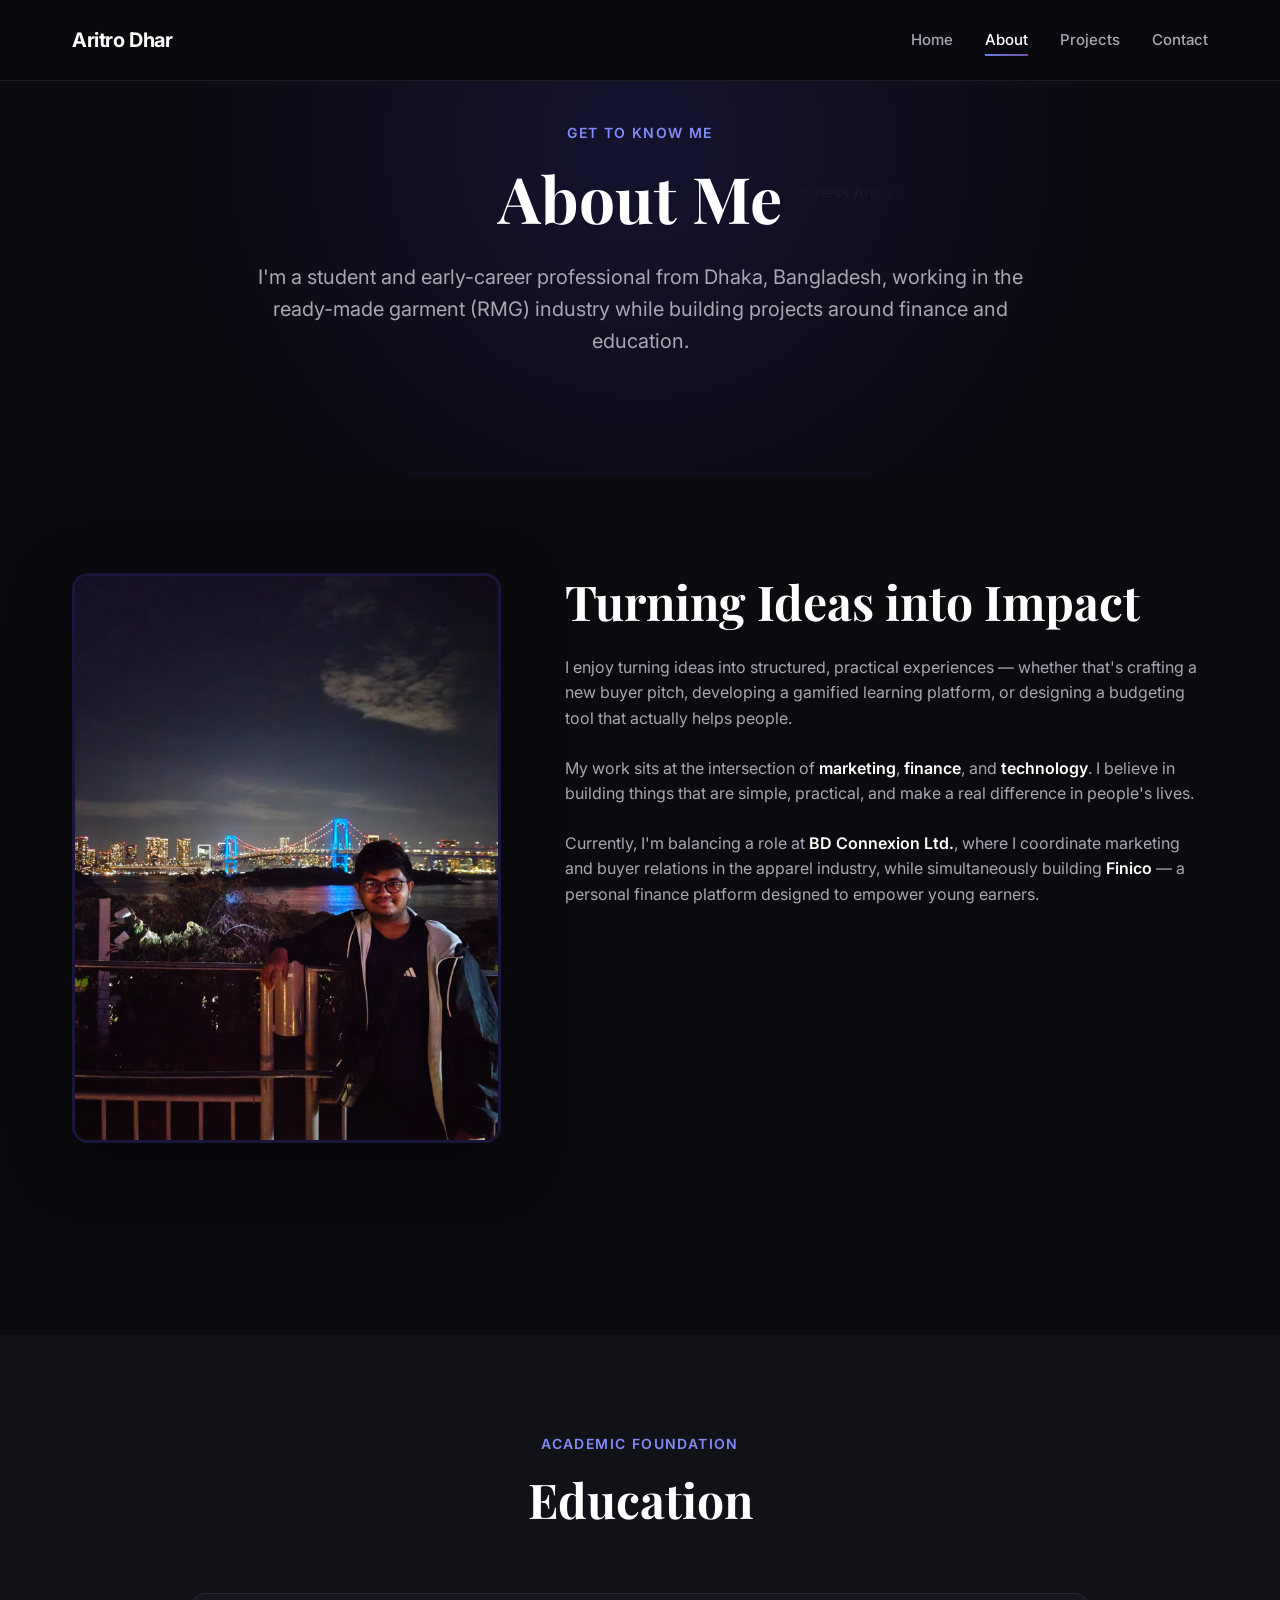
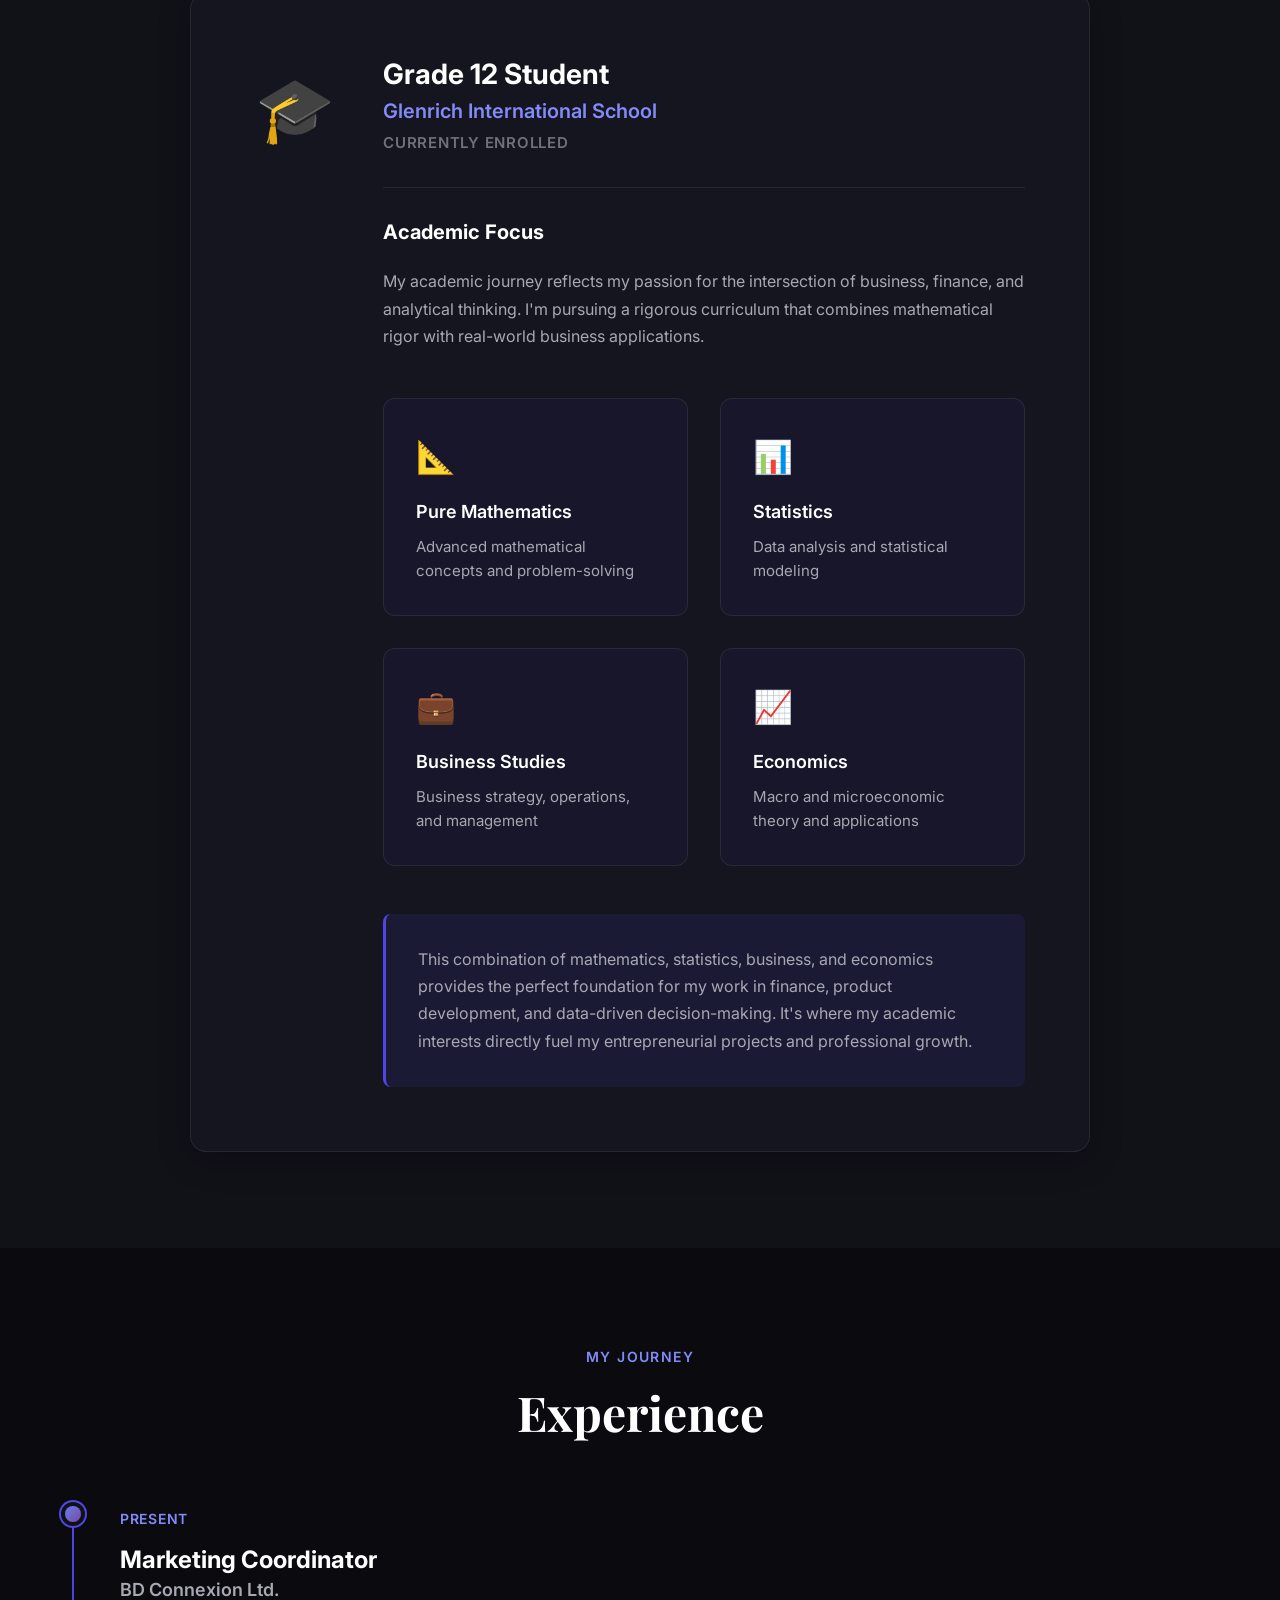
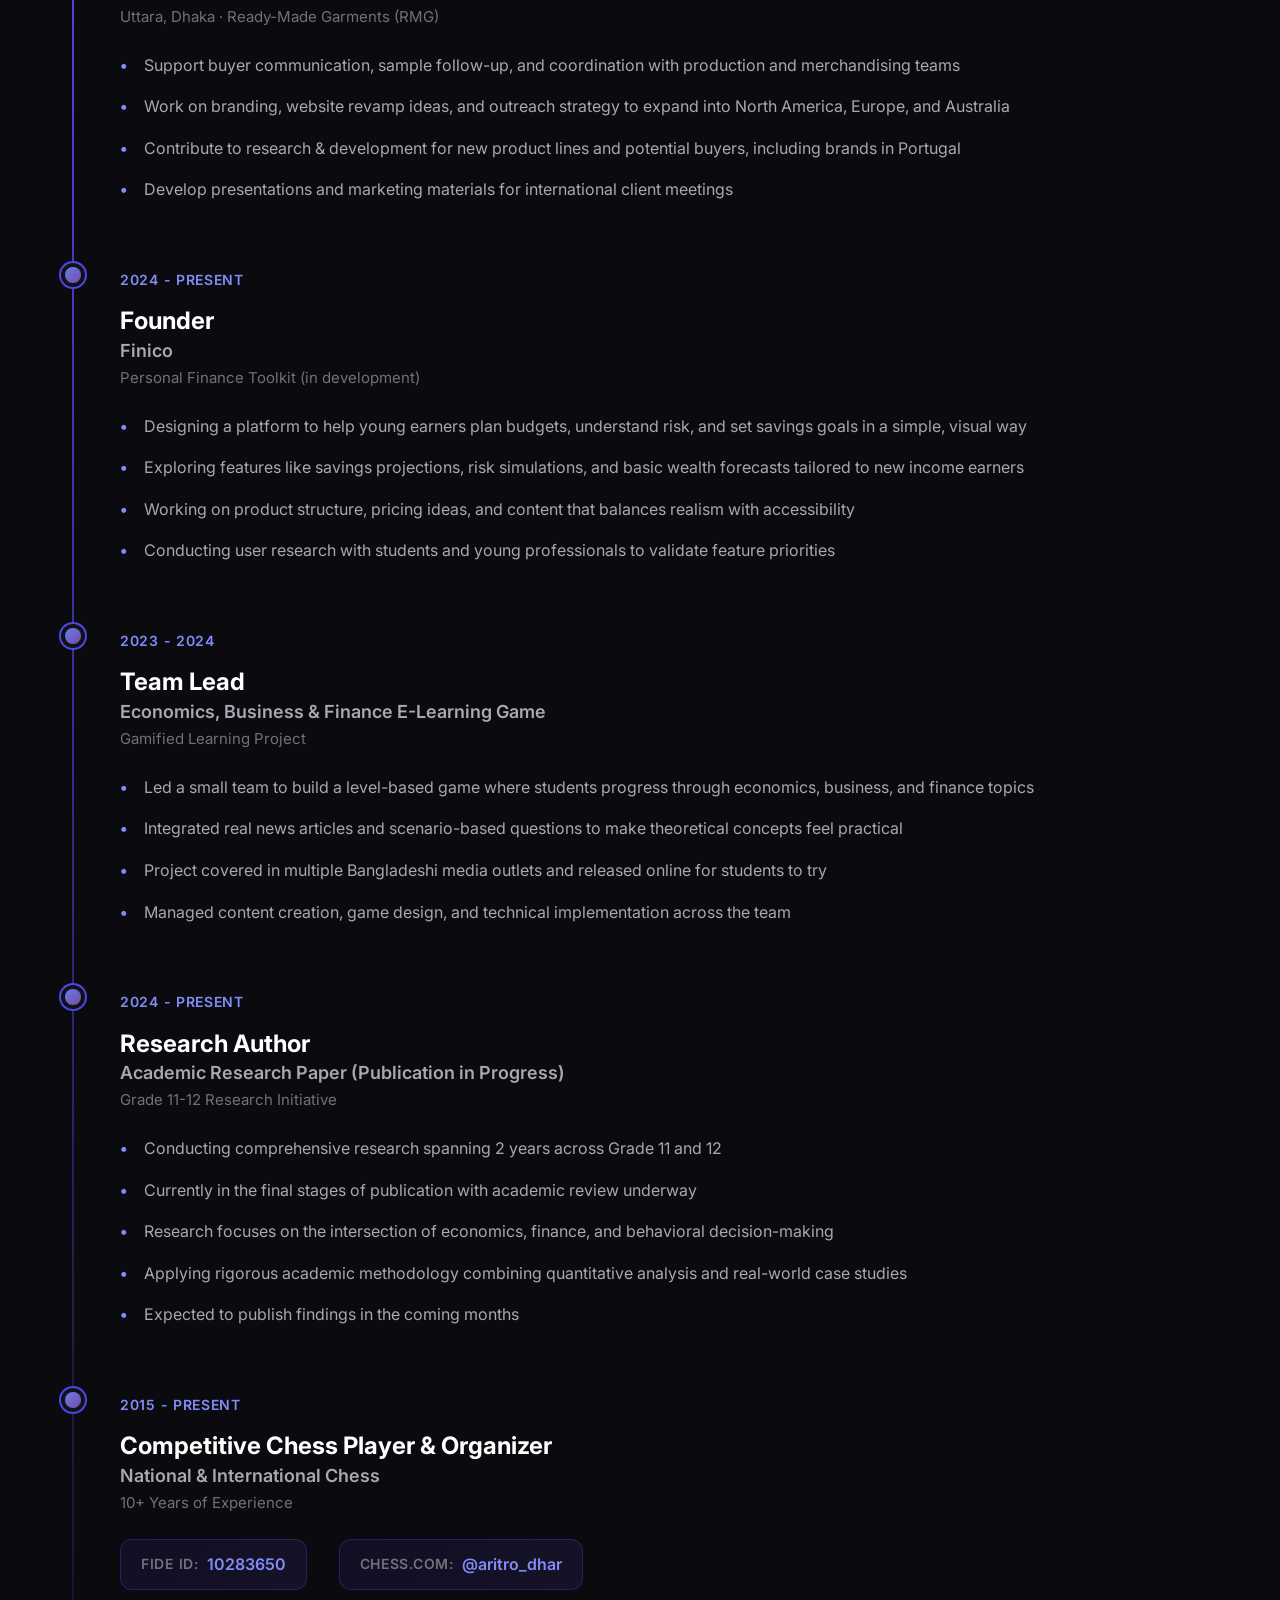
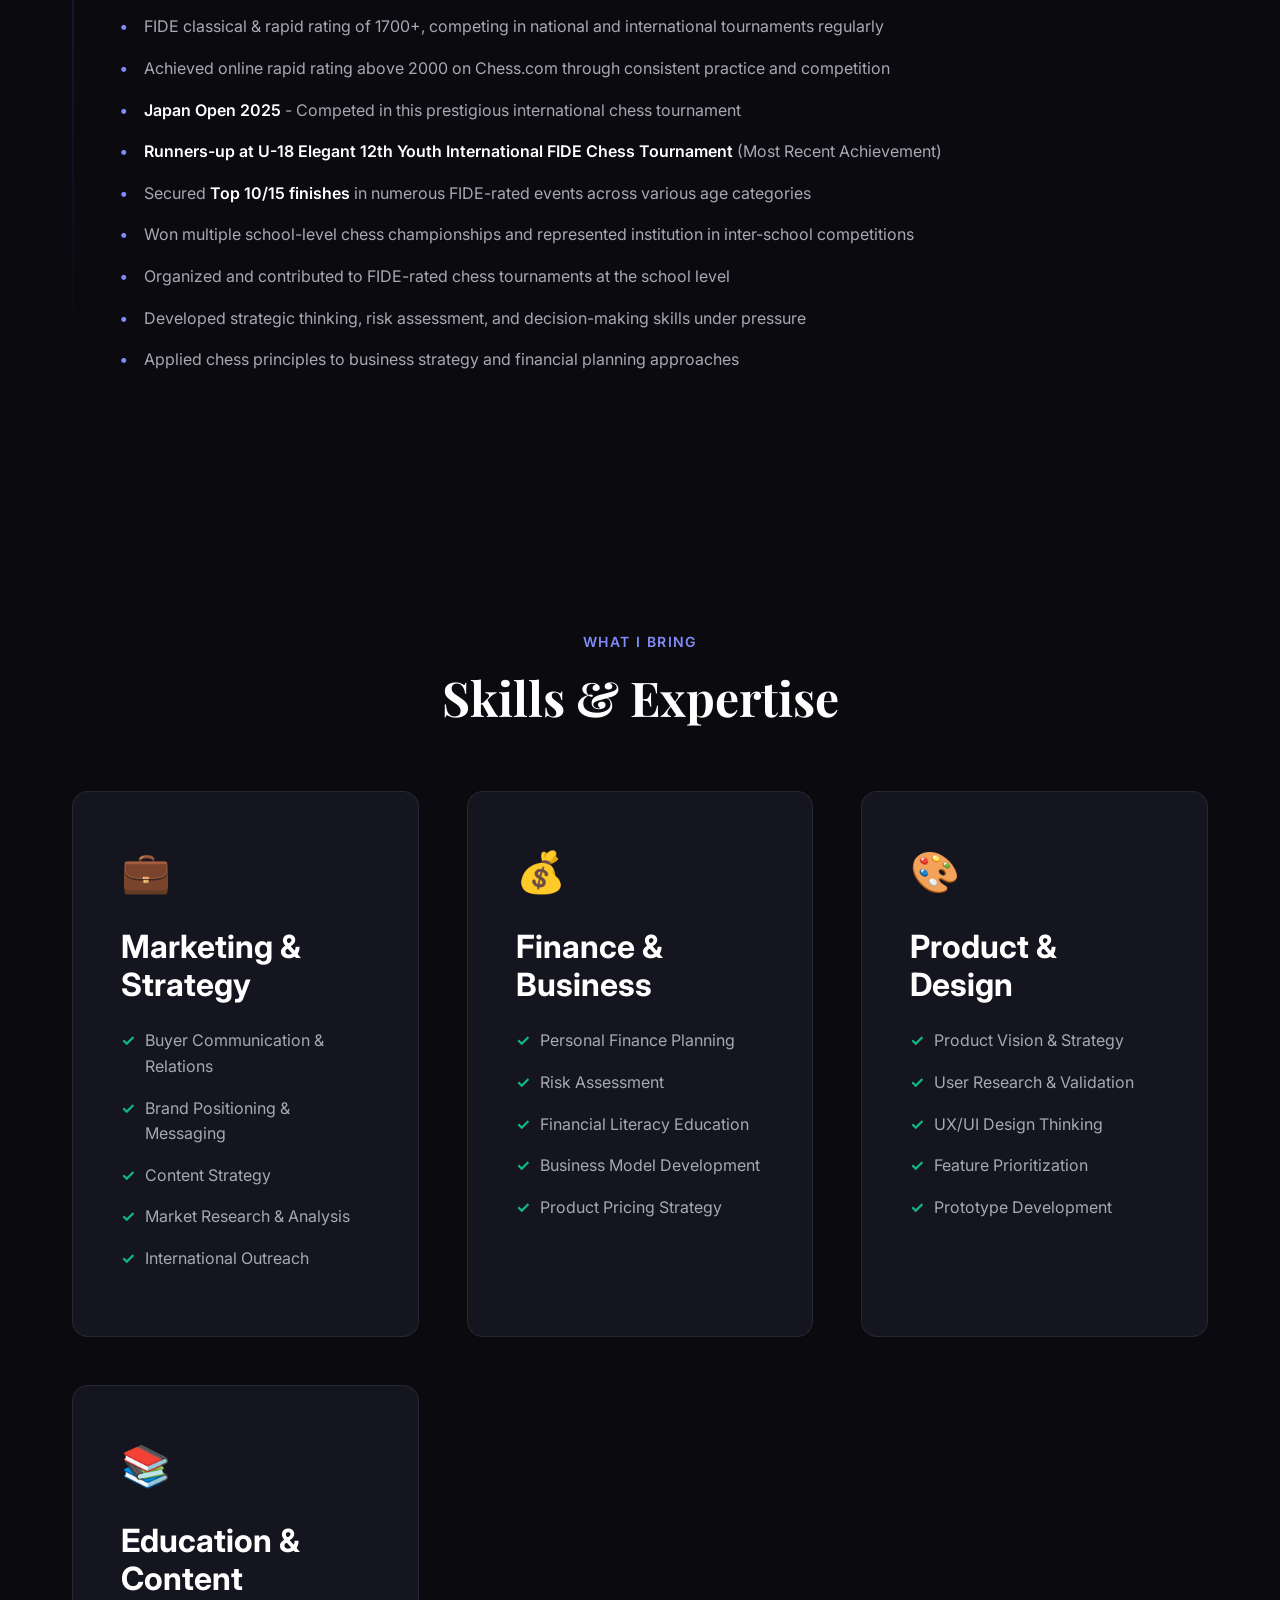
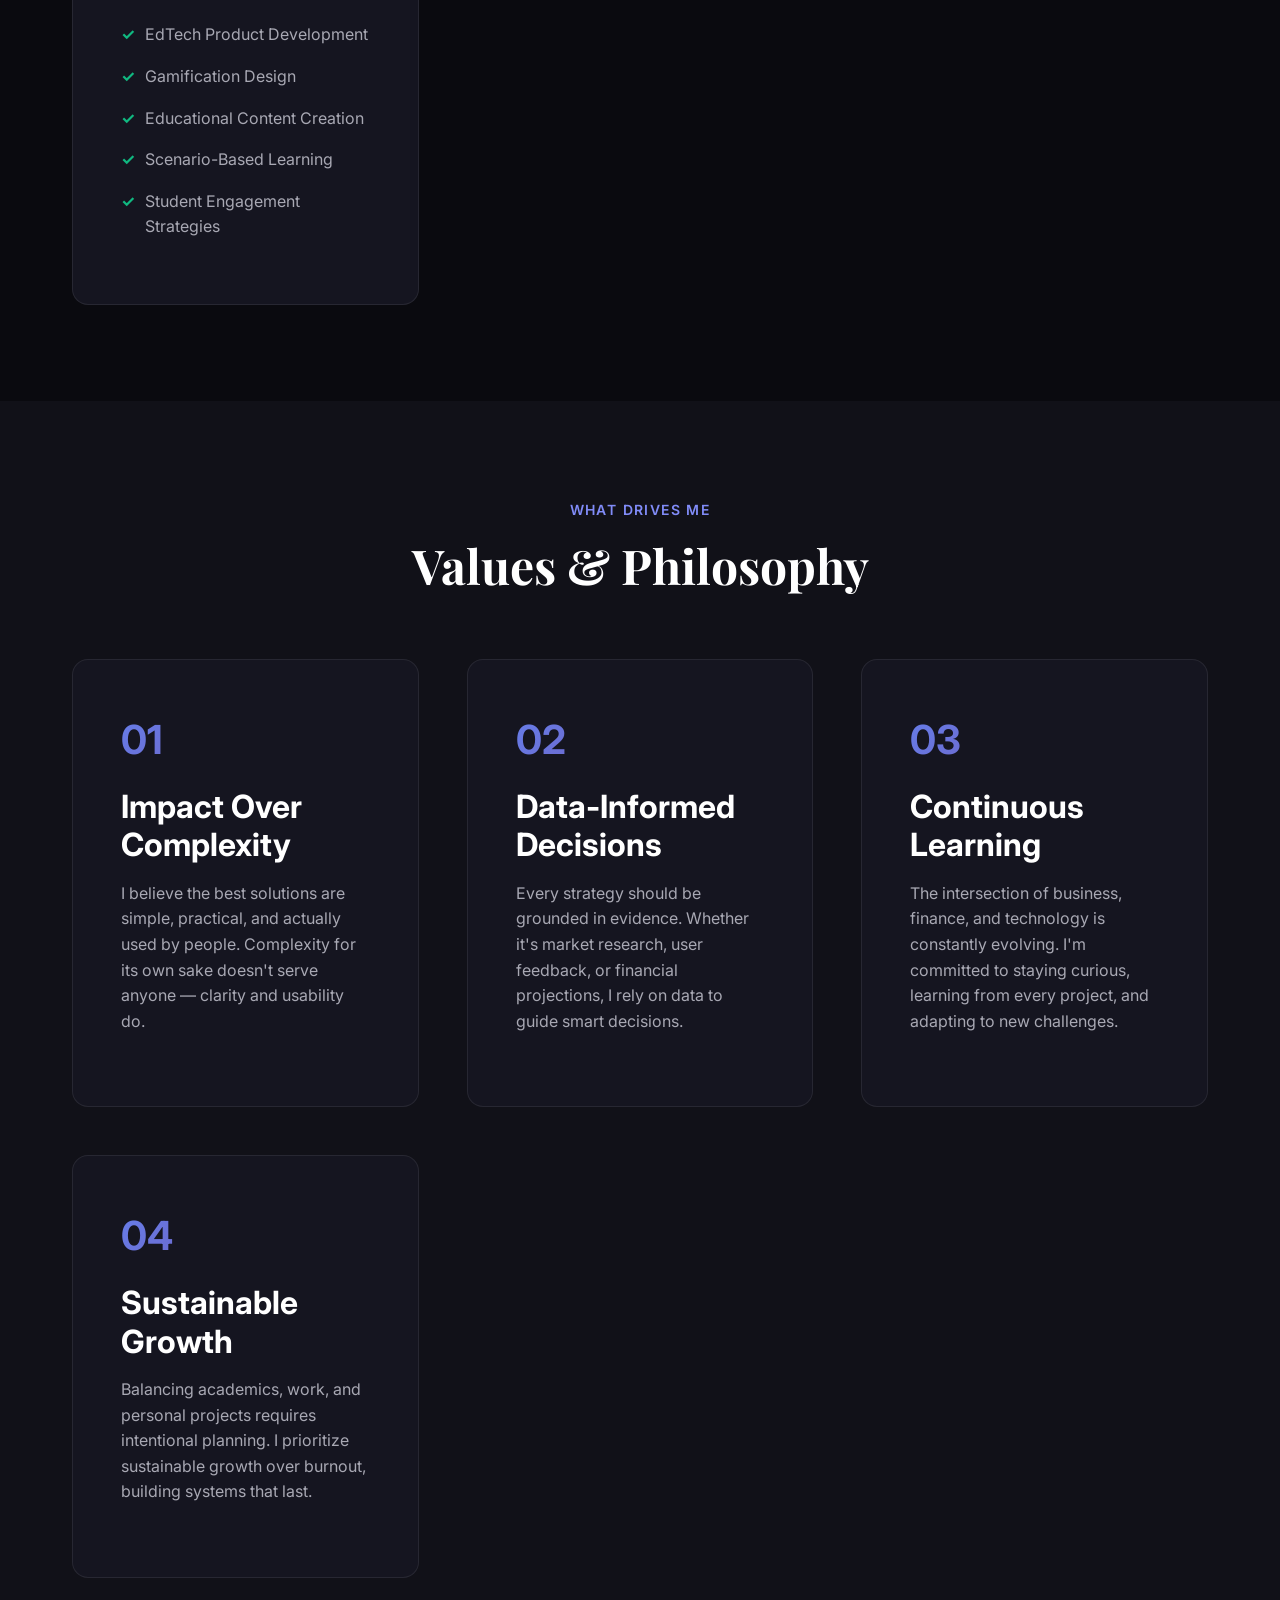
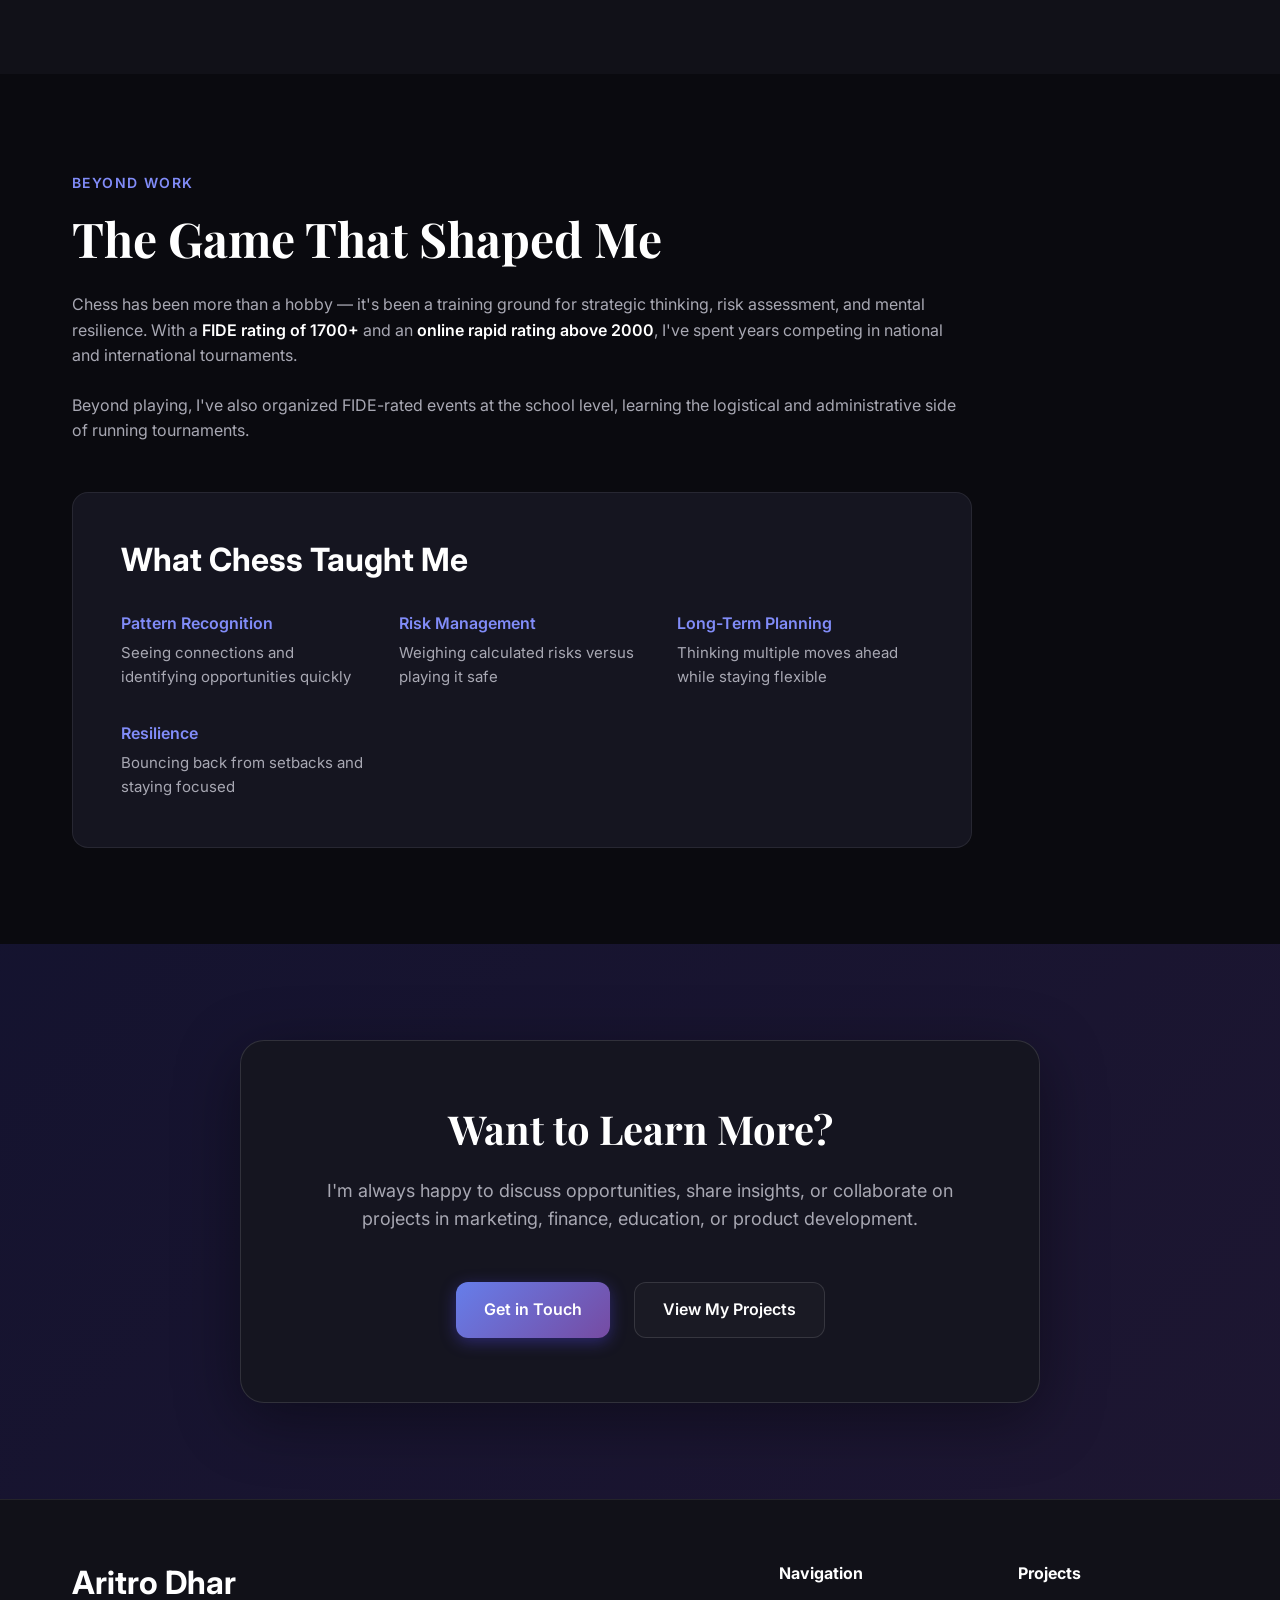
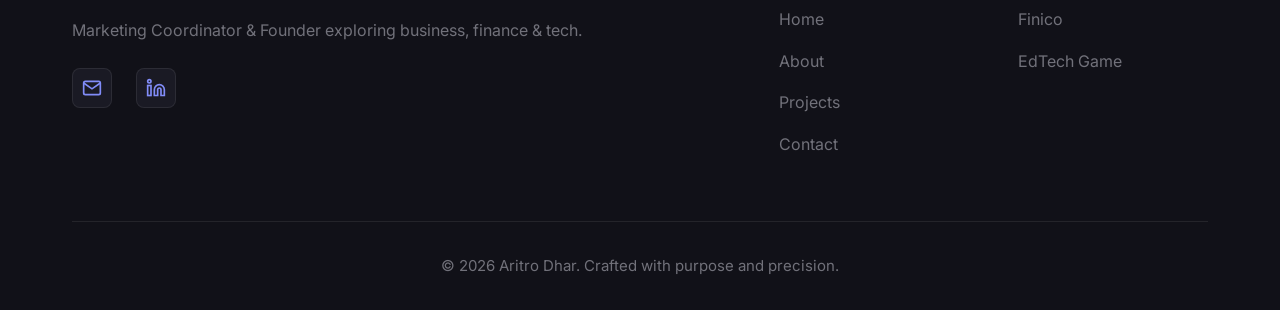
==== commit e6dea6a8: "Add chess tournament achievements, chess photo to home page, and integrate FormSubmit for contact fo" ====
--- a/about.html
+++ b/about.html
@@ -241,6 +241,10 @@
             <ul class="timeline-list">
               <li>FIDE classical & rapid rating of 1700+, competing in national and international tournaments regularly</li>
               <li>Achieved online rapid rating above 2000 on Chess.com through consistent practice and competition</li>
+              <li><strong>Japan Open 2025</strong> - Competed in this prestigious international chess tournament</li>
+              <li><strong>Runners-up at U-18 Elegant 12th Youth International FIDE Chess Tournament</strong> (Most Recent Achievement)</li>
+              <li>Secured <strong>Top 10/15 finishes</strong> in numerous FIDE-rated events across various age categories</li>
+              <li>Won multiple school-level chess championships and represented institution in inter-school competitions</li>
               <li>Organized and contributed to FIDE-rated chess tournaments at the school level</li>
               <li>Developed strategic thinking, risk assessment, and decision-making skills under pressure</li>
               <li>Applied chess principles to business strategy and financial planning approaches</li>
--- a/styles.css
+++ b/styles.css
@@ -752,10 +752,86 @@
   border-radius: 0.5rem;
 }
 
+.chess-achievements-preview {
+  margin: 2rem 0;
+  padding: 1.5rem;
+  background: rgba(79, 70, 229, 0.08);
+  border-radius: 12px;
+  border: 1px solid rgba(79, 70, 229, 0.2);
+}
+
+.chess-achievements-preview h3 {
+  font-size: 1.1rem;
+  font-weight: 600;
+  margin-bottom: 1rem;
+  color: var(--color-primary);
+}
+
+.chess-achievements-preview ul {
+  list-style: none;
+  padding: 0;
+  margin: 0;
+}
+
+.chess-achievements-preview li {
+  padding: 0.5rem 0;
+  color: var(--color-text);
+  font-size: 0.95rem;
+  line-height: 1.6;
+}
+
 .chess-visual {
   display: flex;
   justify-content: center;
   align-items: center;
+}
+
+.chess-image-container {
+  position: relative;
+  border-radius: 16px;
+  overflow: hidden;
+  box-shadow: 0 20px 60px rgba(0, 0, 0, 0.3);
+  width: 100%;
+}
+
+.chess-photo {
+  width: 100%;
+  height: auto;
+  display: block;
+  transition: transform 0.3s ease;
+}
+
+.chess-image-container:hover .chess-photo {
+  transform: scale(1.05);
+}
+
+.chess-overlay {
+  position: absolute;
+  bottom: 0;
+  left: 0;
+  right: 0;
+  background: linear-gradient(to top, rgba(0, 0, 0, 0.8), transparent);
+  padding: 2rem;
+  display: flex;
+  align-items: center;
+  justify-content: center;
+}
+
+.chess-overlay-text {
+  display: flex;
+  flex-direction: column;
+  align-items: center;
+  gap: 0.5rem;
+  color: white;
+}
+
+.overlay-icon {
+  font-size: 2rem;
+}
+
+.chess-overlay-text span:last-child {
+  font-weight: 600;
+  font-size: 1.2rem;
 }
 
 .chess-board {
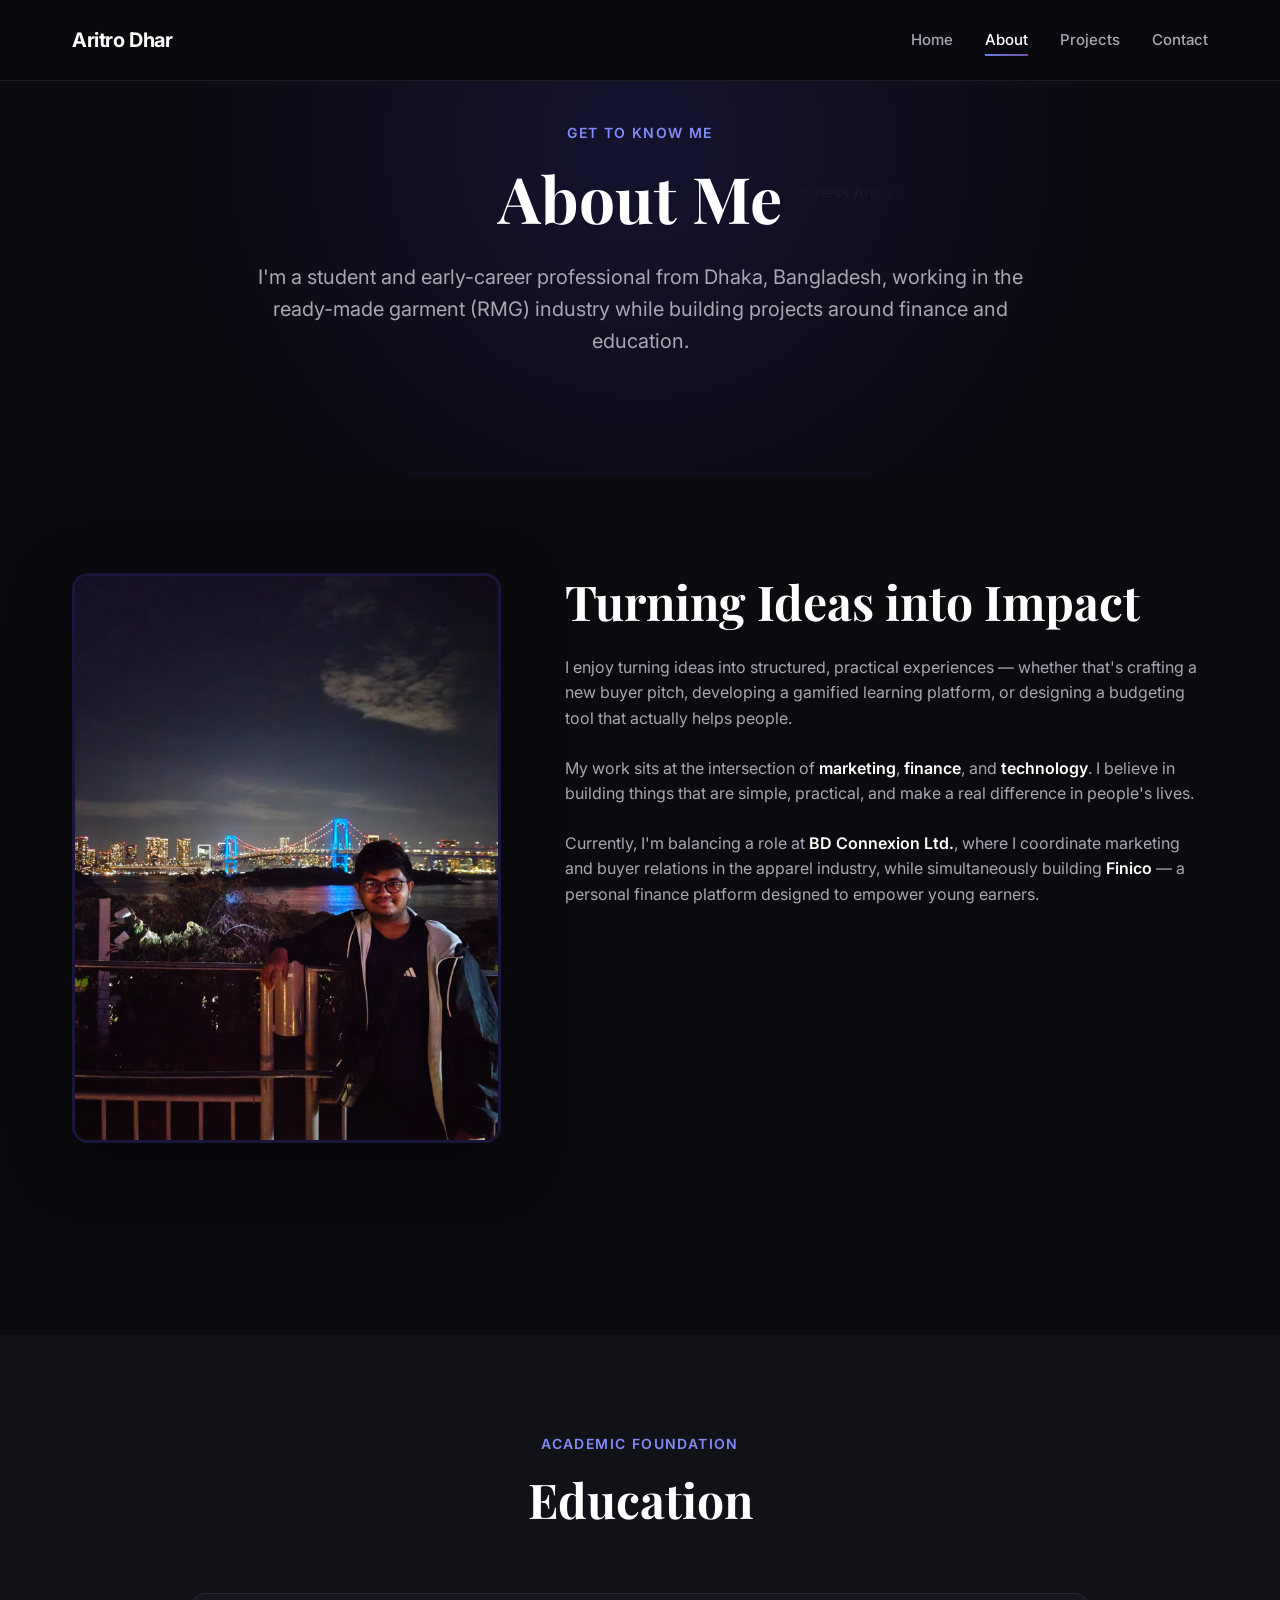
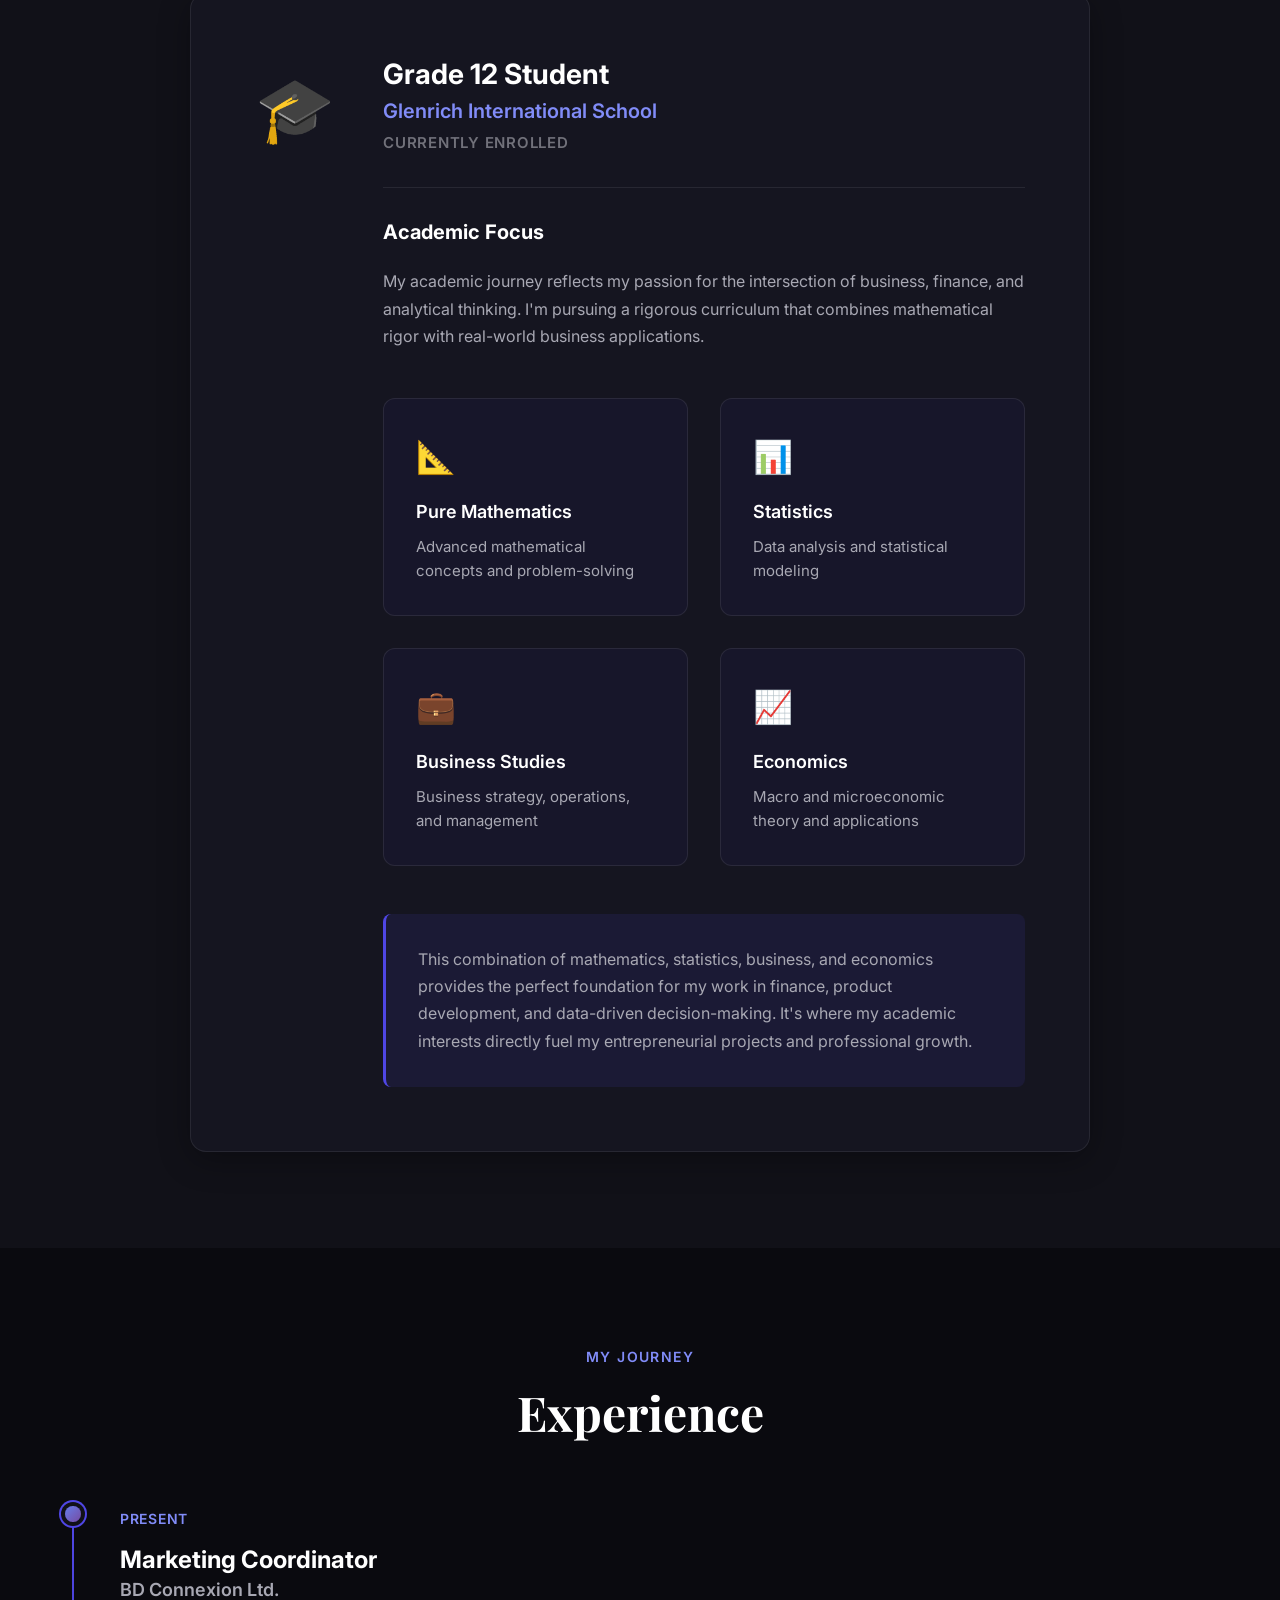
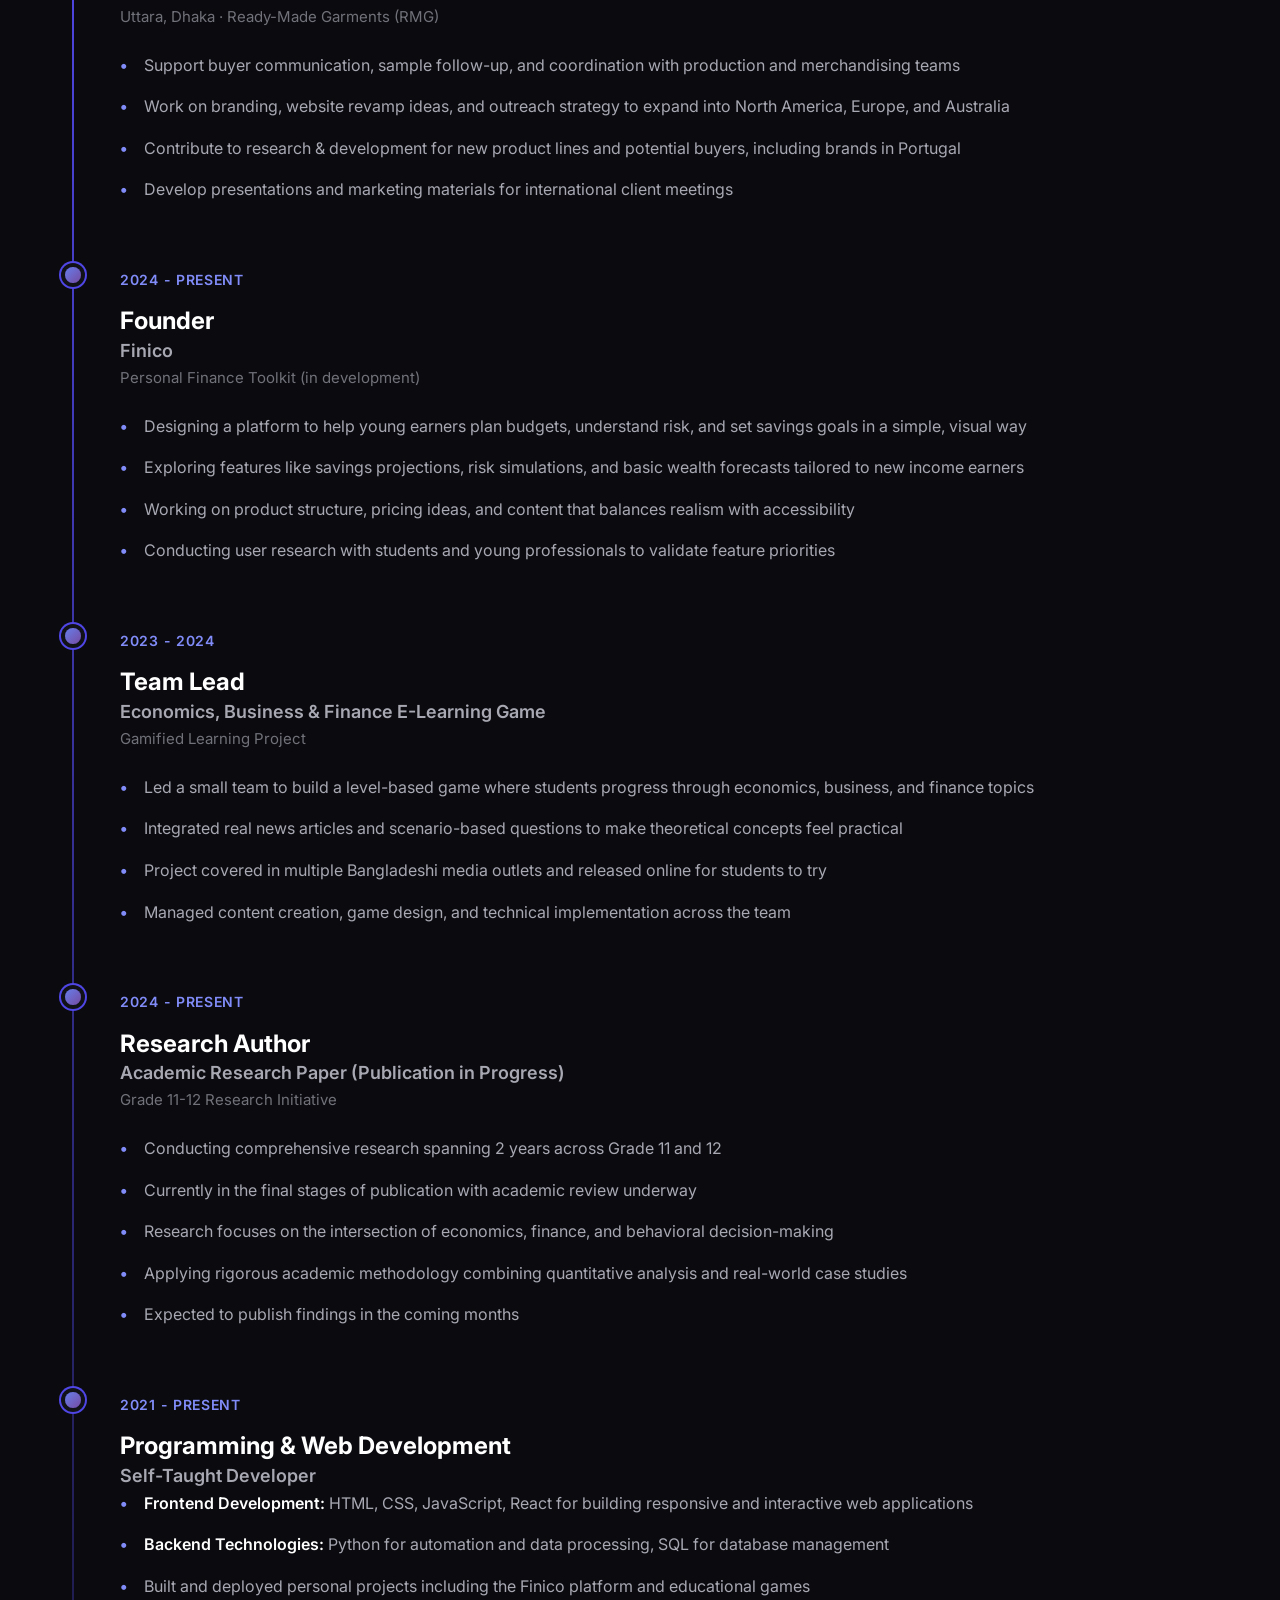
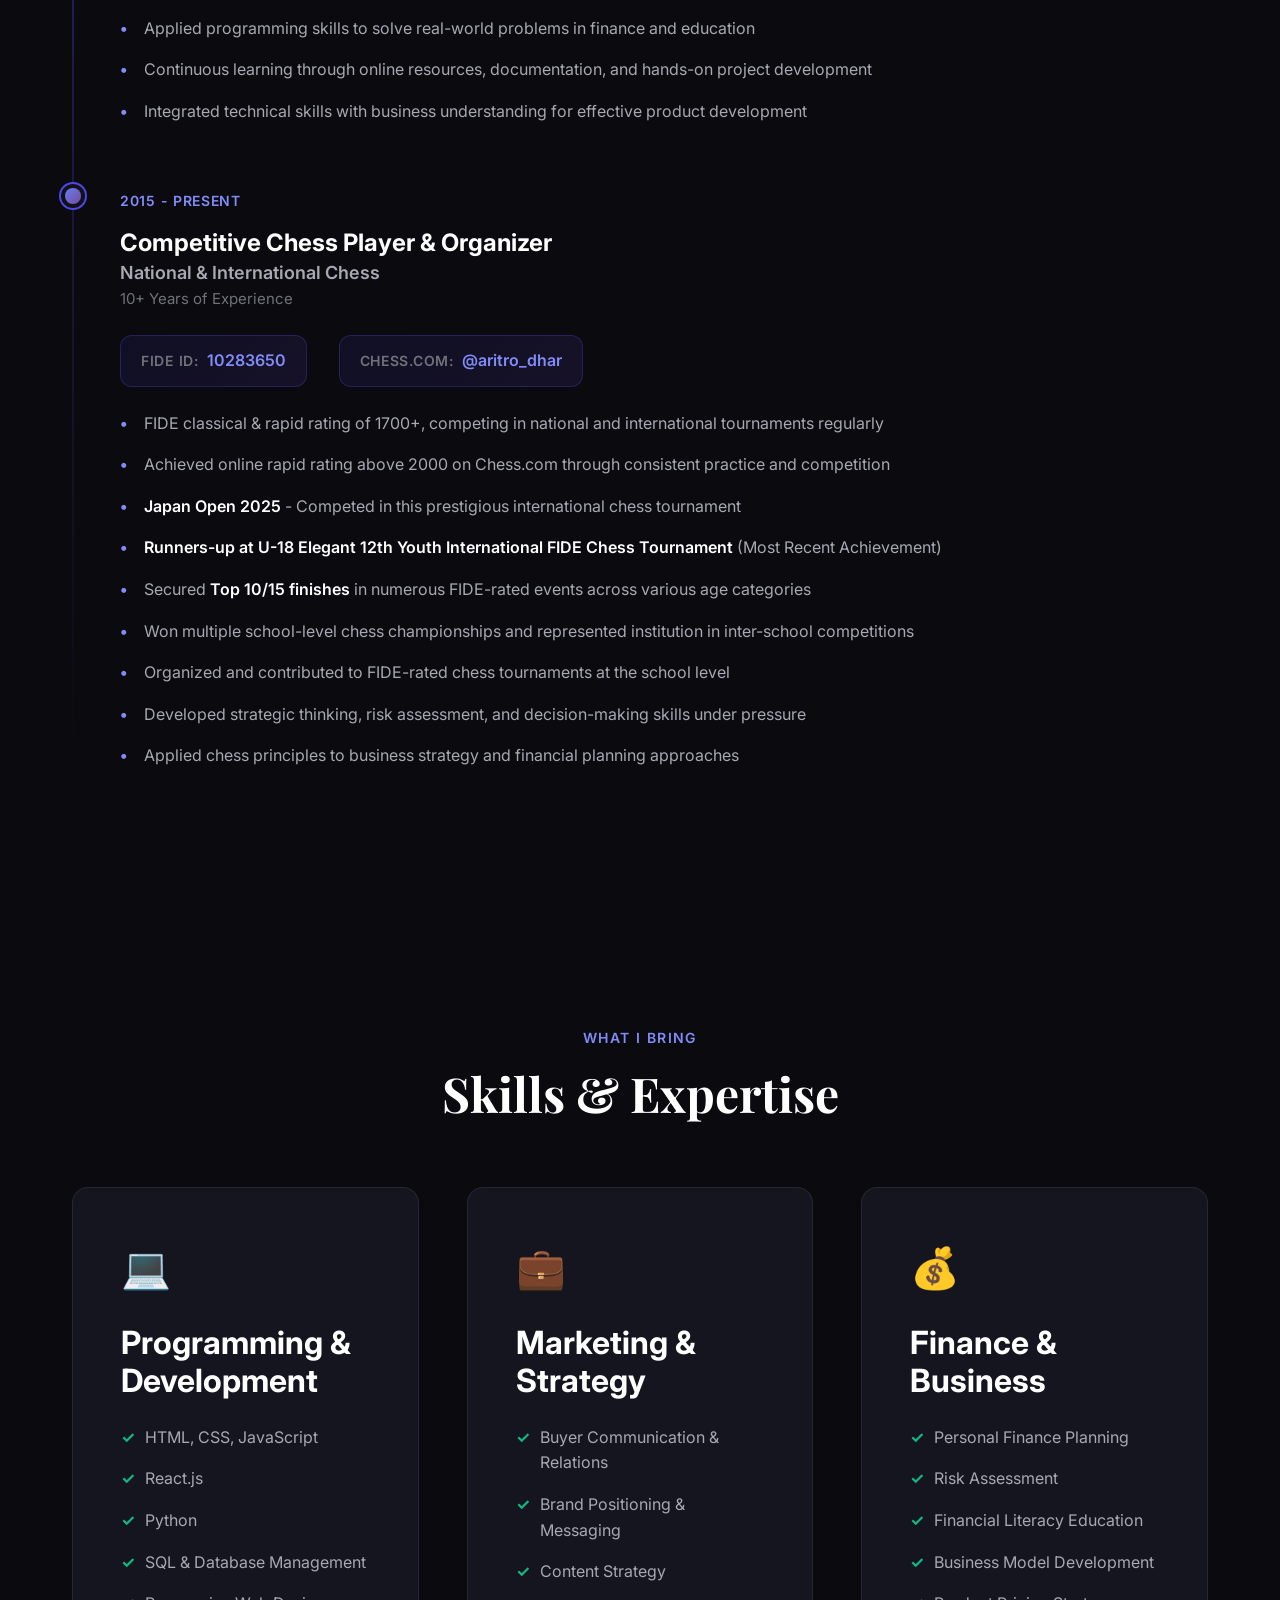
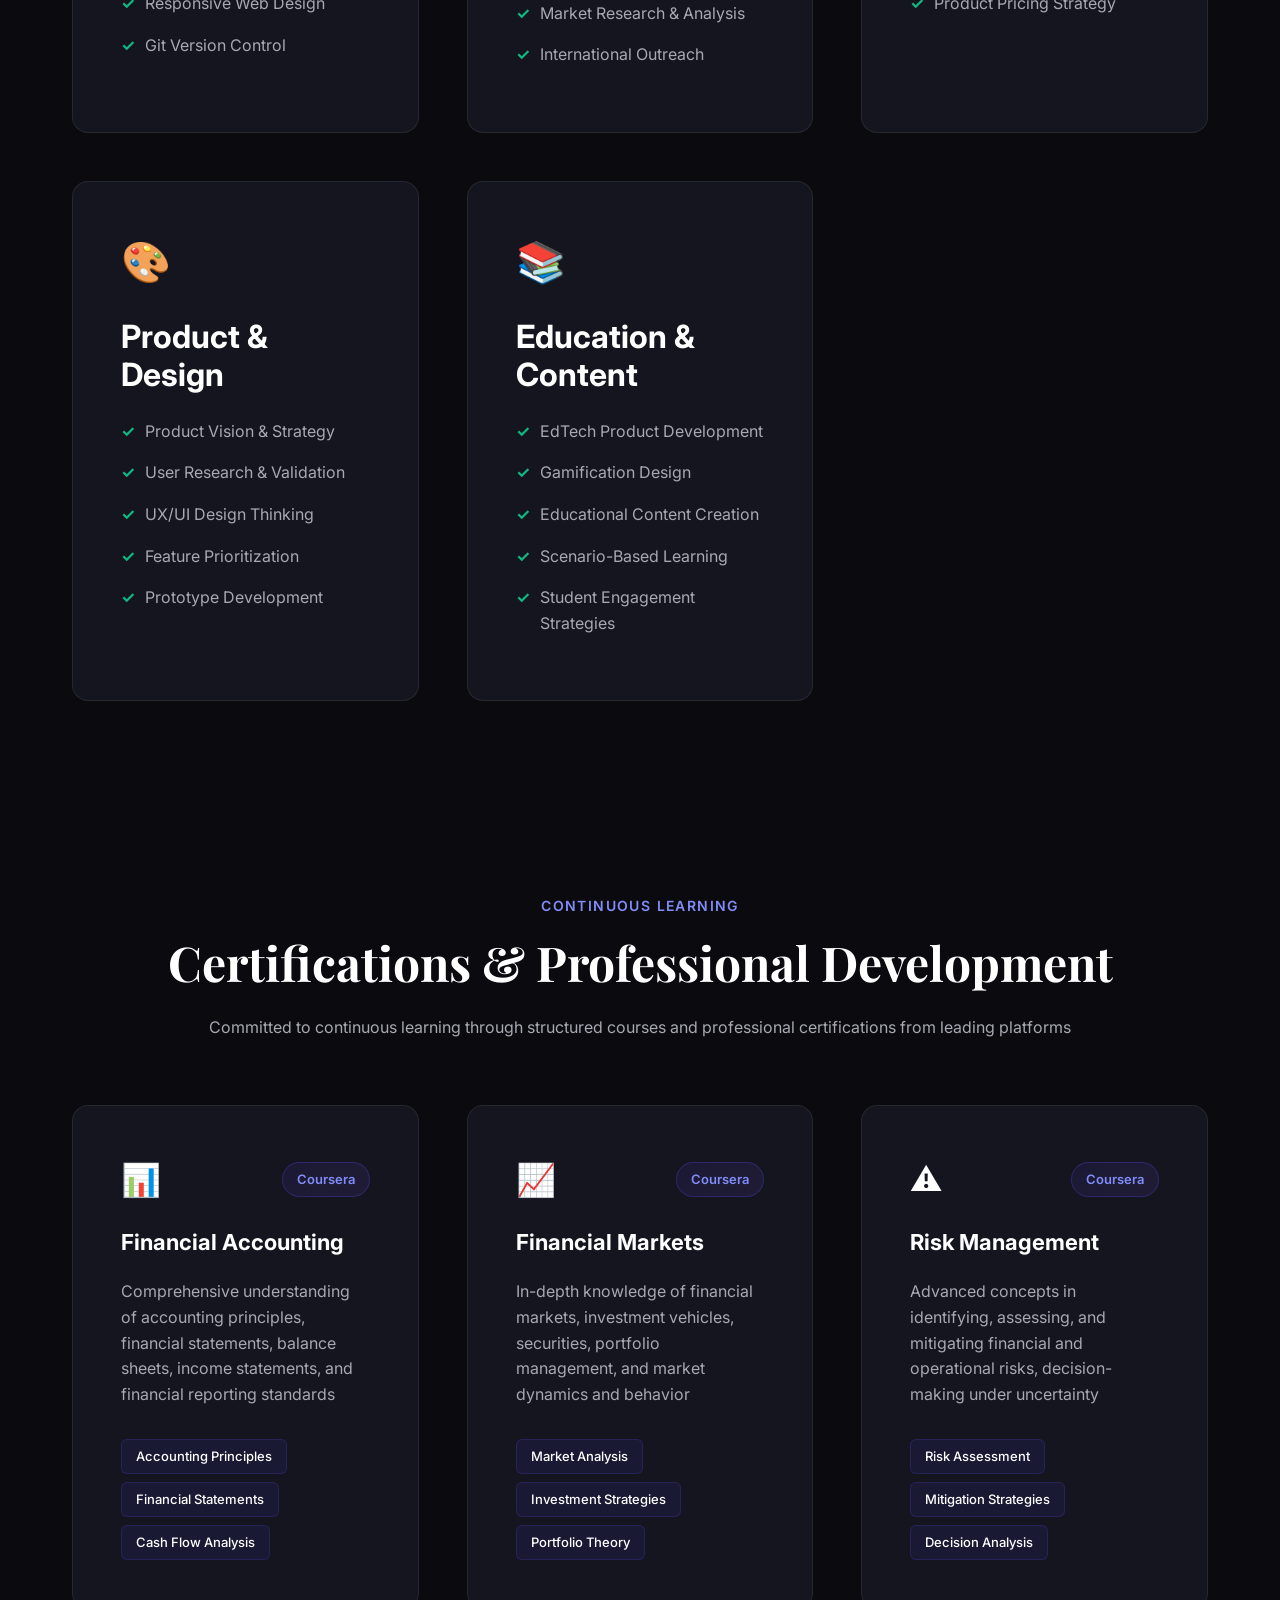
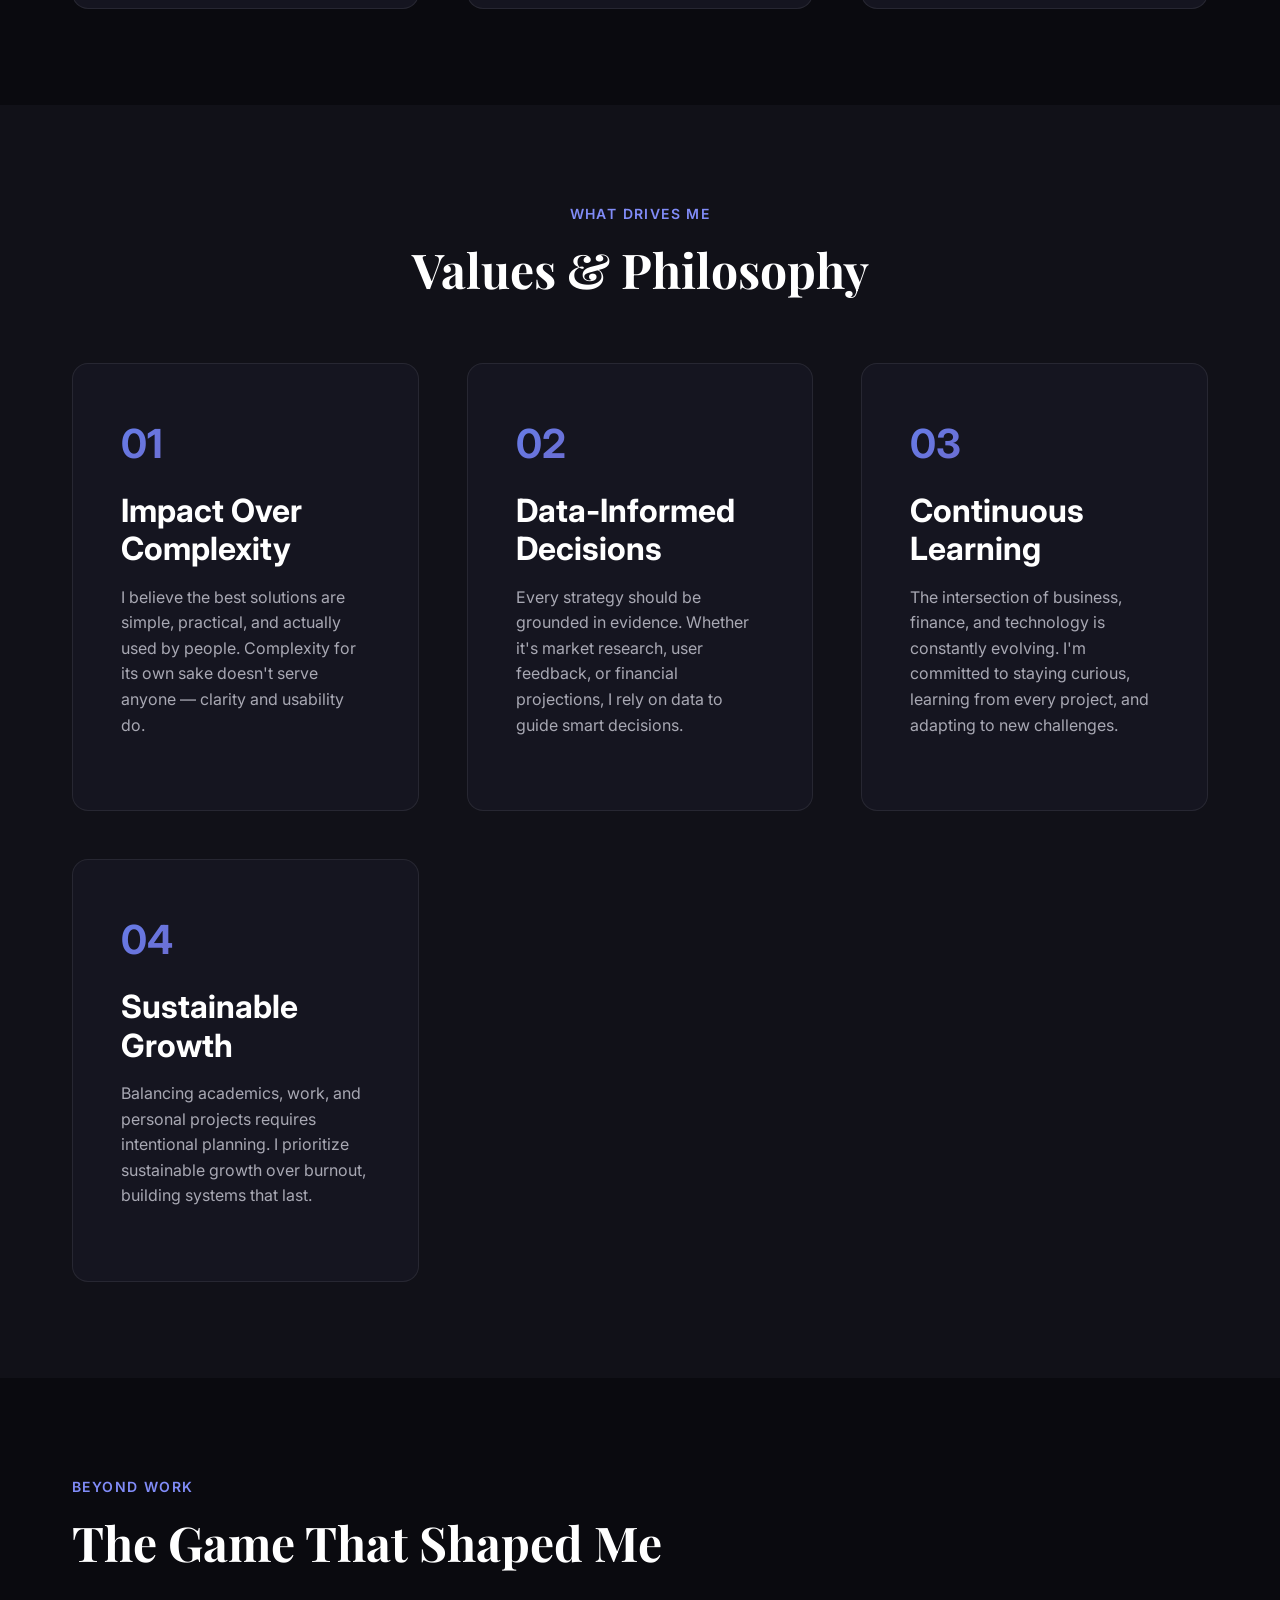
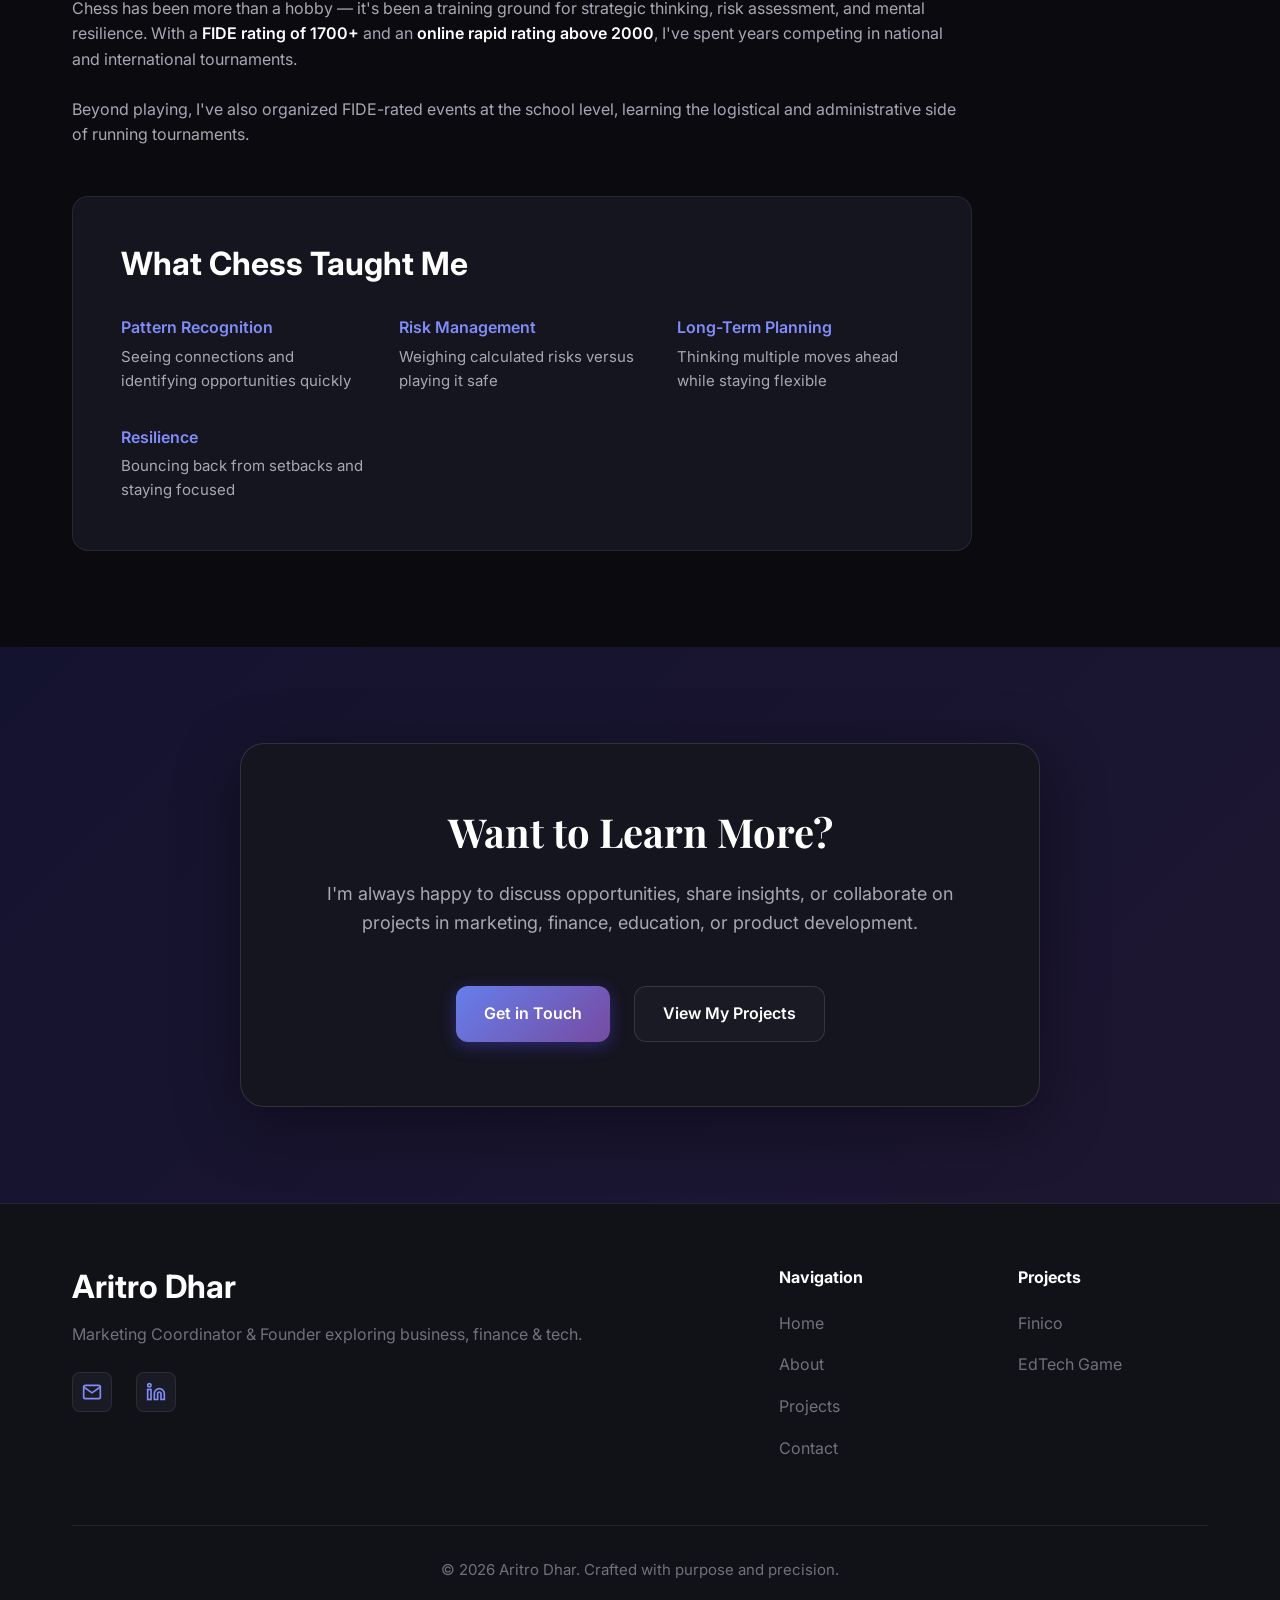
==== commit 39a78278: "Add programming experience (2021-Present) with HTML, CSS, JS, React, Python, SQL; add Coursera certi" ====
--- a/about.html
+++ b/about.html
@@ -224,6 +224,25 @@
             <div class="timeline-dot"></div>
           </div>
           <div class="timeline-content">
+            <div class="timeline-date">2021 - Present</div>
+            <h3>Programming & Web Development</h3>
+            <h4>Self-Taught Developer</h4>
+            <ul class="timeline-list">
+              <li><strong>Frontend Development:</strong> HTML, CSS, JavaScript, React for building responsive and interactive web applications</li>
+              <li><strong>Backend Technologies:</strong> Python for automation and data processing, SQL for database management</li>
+              <li>Built and deployed personal projects including the Finico platform and educational games</li>
+              <li>Applied programming skills to solve real-world problems in finance and education</li>
+              <li>Continuous learning through online resources, documentation, and hands-on project development</li>
+              <li>Integrated technical skills with business understanding for effective product development</li>
+            </ul>
+          </div>
+        </div>
+
+        <div class="timeline-item">
+          <div class="timeline-marker">
+            <div class="timeline-dot"></div>
+          </div>
+          <div class="timeline-content">
             <div class="timeline-date">2015 - Present</div>
             <h3>Competitive Chess Player & Organizer</h3>
             <h4>National & International Chess</h4>
@@ -265,6 +284,19 @@
       
       <div class="skills-grid">
         <div class="skill-category">
+          <div class="skill-icon">💻</div>
+          <h3>Programming & Development</h3>
+          <ul>
+            <li>HTML, CSS, JavaScript</li>
+            <li>React.js</li>
+            <li>Python</li>
+            <li>SQL & Database Management</li>
+            <li>Responsive Web Design</li>
+            <li>Git Version Control</li>
+          </ul>
+        </div>
+
+        <div class="skill-category">
           <div class="skill-icon">💼</div>
           <h3>Marketing & Strategy</h3>
           <ul>
@@ -315,6 +347,63 @@
     </div>
   </section>
 
+  <!-- Certifications & Learning -->
+  <section class="section">
+    <div class="container">
+      <div class="section-header">
+        <div class="section-label">Continuous Learning</div>
+        <h2 class="section-title">Certifications & Professional Development</h2>
+        <p class="section-description">
+          Committed to continuous learning through structured courses and professional certifications from leading platforms
+        </p>
+      </div>
+
+      <div class="certifications-grid">
+        <div class="certification-card">
+          <div class="cert-header">
+            <div class="cert-icon">📊</div>
+            <div class="cert-provider">Coursera</div>
+          </div>
+          <h3>Financial Accounting</h3>
+          <p>Comprehensive understanding of accounting principles, financial statements, balance sheets, income statements, and financial reporting standards</p>
+          <div class="cert-skills">
+            <span class="cert-skill-tag">Accounting Principles</span>
+            <span class="cert-skill-tag">Financial Statements</span>
+            <span class="cert-skill-tag">Cash Flow Analysis</span>
+          </div>
+        </div>
+
+        <div class="certification-card">
+          <div class="cert-header">
+            <div class="cert-icon">📈</div>
+            <div class="cert-provider">Coursera</div>
+          </div>
+          <h3>Financial Markets</h3>
+          <p>In-depth knowledge of financial markets, investment vehicles, securities, portfolio management, and market dynamics and behavior</p>
+          <div class="cert-skills">
+            <span class="cert-skill-tag">Market Analysis</span>
+            <span class="cert-skill-tag">Investment Strategies</span>
+            <span class="cert-skill-tag">Portfolio Theory</span>
+          </div>
+        </div>
+
+        <div class="certification-card">
+          <div class="cert-header">
+            <div class="cert-icon">⚠️</div>
+            <div class="cert-provider">Coursera</div>
+          </div>
+          <h3>Risk Management</h3>
+          <p>Advanced concepts in identifying, assessing, and mitigating financial and operational risks, decision-making under uncertainty</p>
+          <div class="cert-skills">
+            <span class="cert-skill-tag">Risk Assessment</span>
+            <span class="cert-skill-tag">Mitigation Strategies</span>
+            <span class="cert-skill-tag">Decision Analysis</span>
+          </div>
+        </div>
+      </div>
+    </div>
+  </section>
+
   <!-- Values & Philosophy -->
   <section class="section alt">
     <div class="container">
@@ -432,7 +521,7 @@
           <h3>Aritro Dhar</h3>
           <p>Marketing Coordinator & Founder exploring business, finance & tech.</p>
           <div class="social-links">
-            <a href="mailto:aritrodhar90@gmail.com" aria-label="Email">
+            <a href="mailto:dhararitro.work@gmail.com" aria-label="Email">
               <svg width="20" height="20" viewBox="0 0 24 24" fill="none" stroke="currentColor" stroke-width="2">
                 <path d="M4 4h16c1.1 0 2 .9 2 2v12c0 1.1-.9 2-2 2H4c-1.1 0-2-.9-2-2V6c0-1.1.9-2 2-2z"/>
                 <polyline points="22,6 12,13 2,6"/>
--- a/styles.css
+++ b/styles.css
@@ -572,6 +572,31 @@
   transform: translateX(4px);
 }
 
+/* Inline Links */
+.inline-link {
+  color: var(--color-primary);
+  text-decoration: none;
+  border-bottom: 1px solid rgba(79, 70, 229, 0.3);
+  transition: all 0.2s ease;
+}
+
+.inline-link:hover {
+  color: var(--color-primary-light);
+  border-bottom-color: var(--color-primary-light);
+}
+
+.inline-link-light {
+  color: rgba(255, 255, 255, 0.9);
+  text-decoration: none;
+  border-bottom: 1px solid rgba(255, 255, 255, 0.3);
+  transition: all 0.2s ease;
+}
+
+.inline-link-light:hover {
+  color: white;
+  border-bottom-color: white;
+}
+
 /* Projects Grid */
 .projects-grid {
   display: grid;
@@ -1174,6 +1199,76 @@
 
 .value-card h3 {
   margin-bottom: var(--spacing-sm);
+}
+
+/* Certifications Section */
+.certifications-grid {
+  display: grid;
+  grid-template-columns: repeat(auto-fit, minmax(300px, 1fr));
+  gap: var(--spacing-xl);
+}
+
+.certification-card {
+  padding: var(--spacing-xl);
+  background-color: var(--color-bg-card);
+  border: 1px solid var(--border-color);
+  border-radius: 1rem;
+  transition: all var(--transition-base);
+}
+
+.certification-card:hover {
+  transform: translateY(-4px);
+  box-shadow: var(--shadow-xl);
+  border-color: var(--color-primary);
+}
+
+.cert-header {
+  display: flex;
+  align-items: center;
+  justify-content: space-between;
+  margin-bottom: var(--spacing-md);
+}
+
+.cert-icon {
+  font-size: 2rem;
+}
+
+.cert-provider {
+  padding: 0.375rem 0.875rem;
+  background: linear-gradient(135deg, rgba(79, 70, 229, 0.1), rgba(139, 92, 246, 0.1));
+  border: 1px solid rgba(79, 70, 229, 0.3);
+  border-radius: 2rem;
+  font-size: 0.8125rem;
+  font-weight: 600;
+  color: var(--color-primary-light);
+}
+
+.certification-card h3 {
+  font-size: 1.375rem;
+  margin-bottom: var(--spacing-md);
+  color: var(--color-text-primary);
+}
+
+.certification-card p {
+  margin-bottom: var(--spacing-lg);
+  color: var(--color-text-secondary);
+  line-height: 1.6;
+}
+
+.cert-skills {
+  display: flex;
+  flex-wrap: wrap;
+  gap: 0.5rem;
+}
+
+.cert-skill-tag {
+  padding: 0.375rem 0.875rem;
+  background-color: rgba(79, 70, 229, 0.1);
+  border: 1px solid rgba(79, 70, 229, 0.2);
+  border-radius: 0.375rem;
+  font-size: 0.8125rem;
+  color: var(--color-text-primary);
+  font-weight: 500;
 }
 
 /* Chess About Content */
@@ -1618,6 +1713,30 @@
   min-height: 120px;
 }
 
+.form-status {
+  display: none;
+  margin-top: 1rem;
+  padding: 1rem;
+  border-radius: 0.5rem;
+  text-align: center;
+}
+
+.form-status .success-message {
+  color: var(--color-secondary);
+  background: rgba(16, 185, 129, 0.1);
+  padding: 1rem;
+  border-radius: 0.5rem;
+  border: 1px solid rgba(16, 185, 129, 0.3);
+}
+
+.form-status .error-message {
+  color: #ef4444;
+  background: rgba(239, 68, 68, 0.1);
+  padding: 1rem;
+  border-radius: 0.5rem;
+  border: 1px solid rgba(239, 68, 68, 0.3);
+}
+
 .contact-info-wrapper {
   display: flex;
   flex-direction: column;
@@ -1901,6 +2020,10 @@
     --spacing-3xl: 4rem;
   }
 
+  .container {
+    padding: 0 1.5rem;
+  }
+
   .nav-links {
     display: none;
   }
@@ -1914,22 +2037,49 @@
     padding: 100px 0 var(--spacing-2xl);
   }
 
+  .hero-title {
+    font-size: 2rem;
+  }
+
+  .hero-lead {
+    font-size: 1rem;
+  }
+
   .hero-buttons {
     flex-direction: column;
+    gap: 1rem;
   }
 
   .btn {
     width: 100%;
     justify-content: center;
+    padding: 1rem 1.5rem;
+  }
+
+  .section-title {
+    font-size: 2rem;
   }
 
   .stats-grid {
     grid-template-columns: repeat(2, 1fr);
+    gap: 1rem;
+  }
+
+  .stat-card h3 {
+    font-size: 2rem;
+  }
+
+  .chess-content {
+    gap: 2rem;
   }
 
   .chess-highlights {
     flex-direction: column;
     gap: var(--spacing-md);
+  }
+
+  .chess-achievements-preview {
+    margin: 1.5rem 0;
   }
 
   .chess-board {
@@ -1941,18 +2091,31 @@
   .about-grid,
   .skills-grid,
   .values-grid,
+  .certifications-grid,
   .other-projects-grid,
   .faq-grid {
     grid-template-columns: 1fr;
   }
 
+  .project-card,
+  .about-card,
+  .skill-category,
+  .value-card {
+    padding: 1.5rem;
+  }
+
   .timeline {
     padding-left: var(--spacing-lg);
+  }
+
+  .timeline-content {
+    padding: 1.5rem;
   }
 
   .education-card {
     grid-template-columns: 1fr;
     text-align: center;
+    padding: 1.5rem;
   }
 
   .subjects-grid {
@@ -1968,6 +2131,35 @@
   .chess-credentials {
     flex-direction: column;
     align-items: flex-start;
+    gap: 1rem;
+  }
+
+  .credential-card {
+    width: 100%;
+  }
+
+  .contact-layout {
+    gap: 2rem;
+  }
+
+  .contact-methods {
+    gap: 1.5rem;
+  }
+
+  .page-header h1 {
+    font-size: 2.5rem;
+  }
+
+  .cta-card h2 {
+    font-size: 2rem;
+  }
+
+  .footer-content {
+    text-align: center;
+  }
+
+  .footer-links {
+    justify-content: center;
   }
 }
 
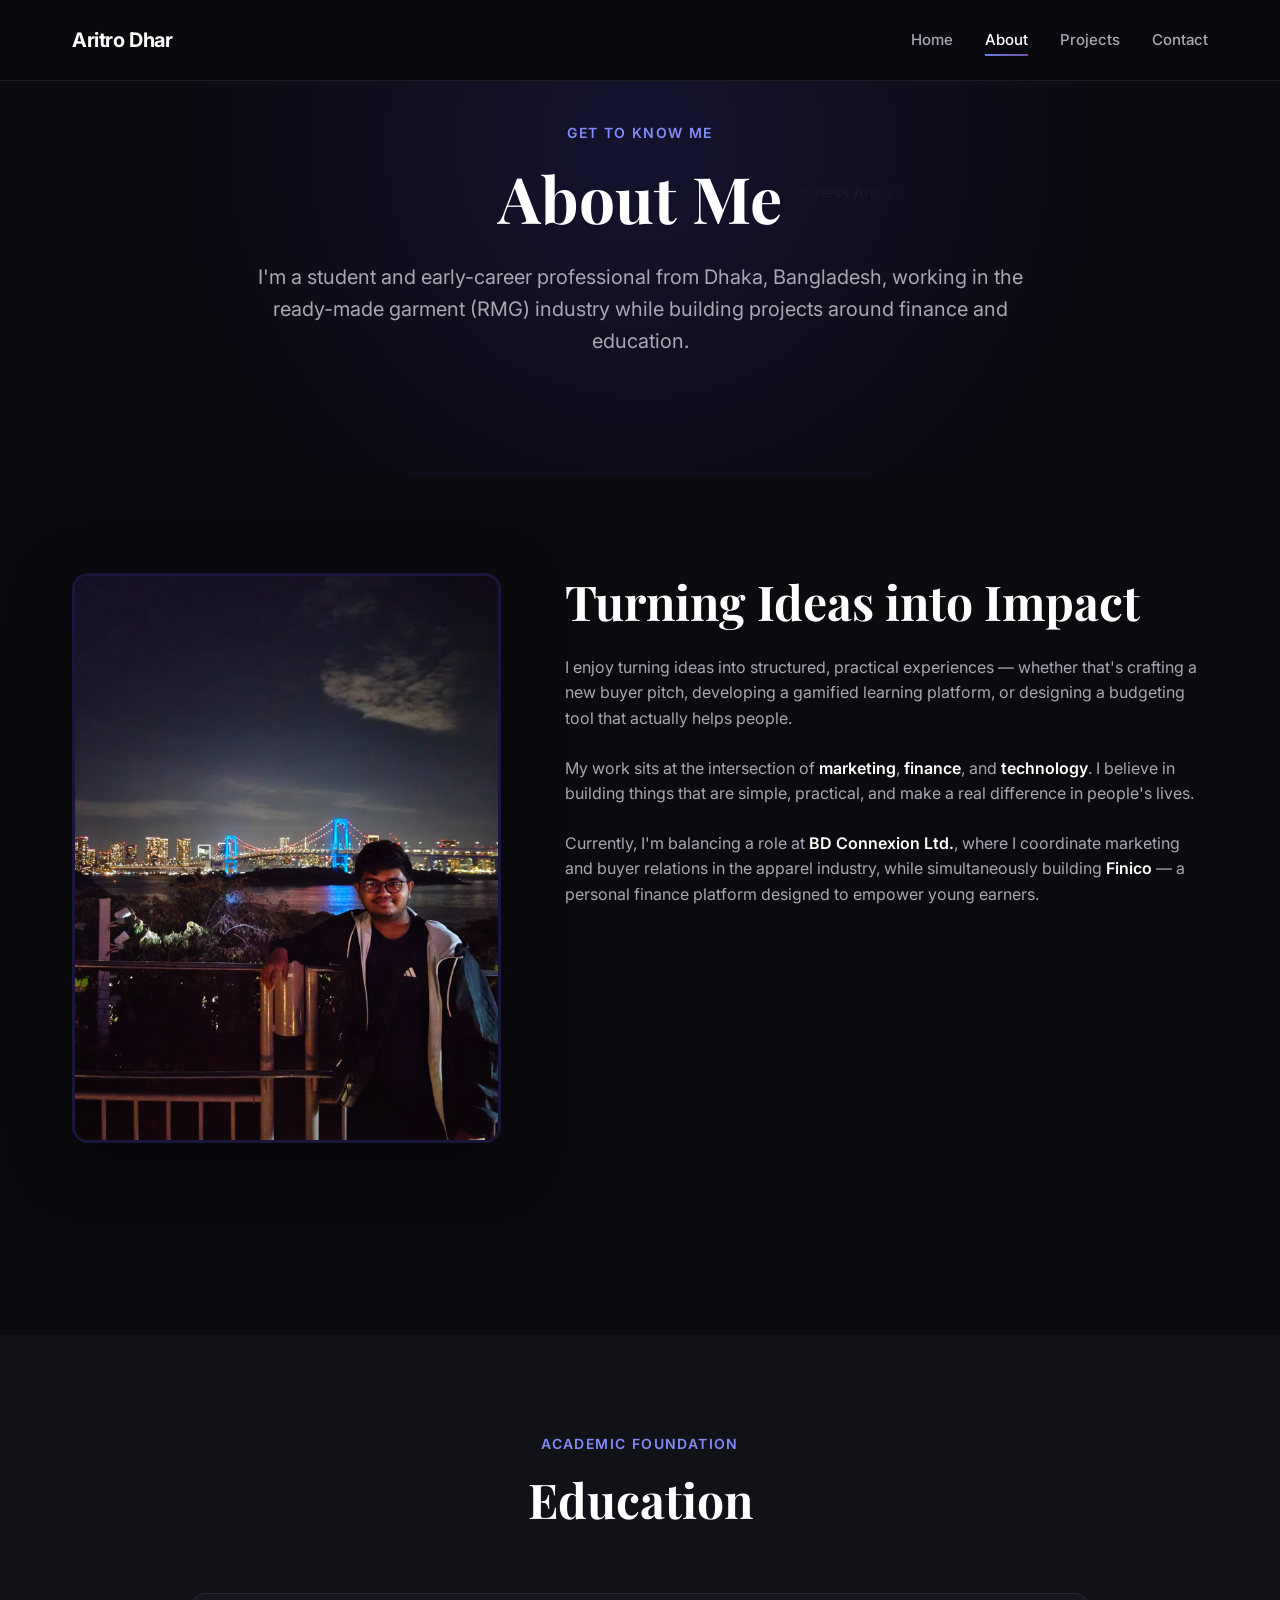
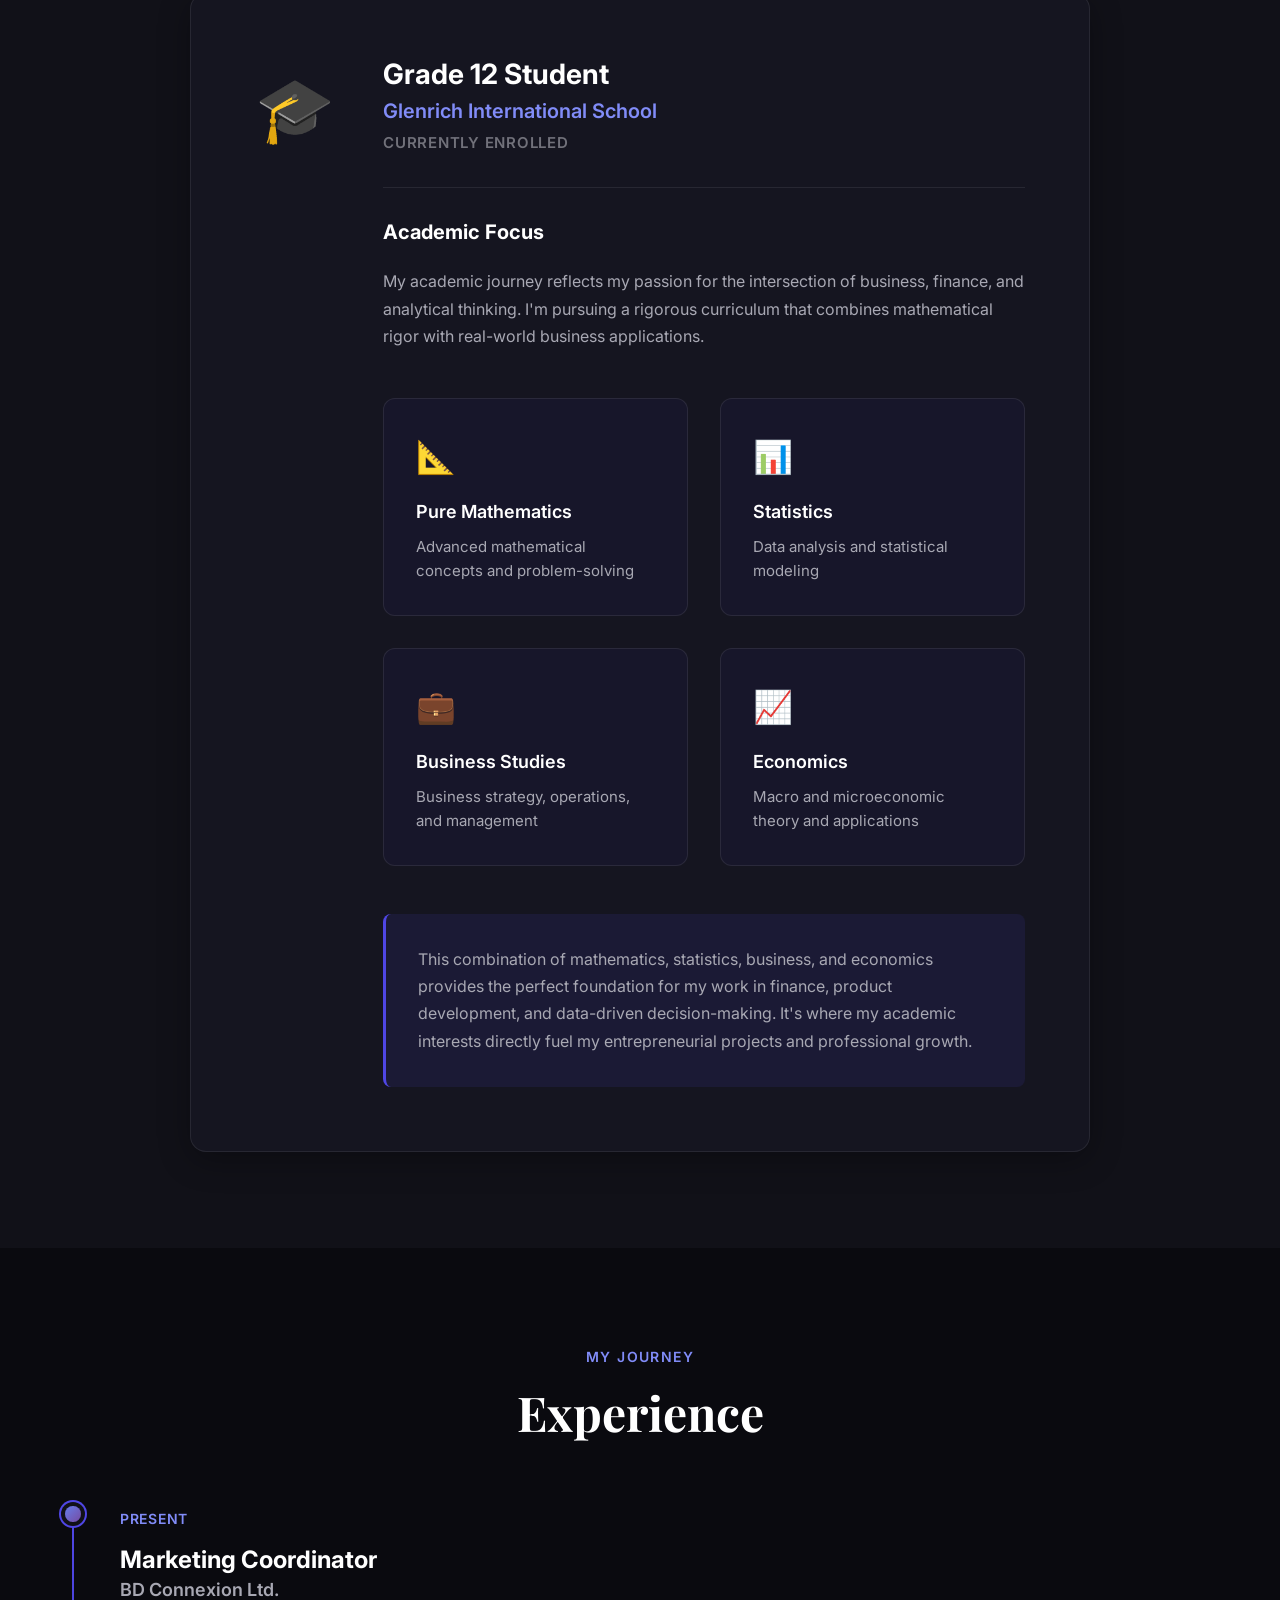
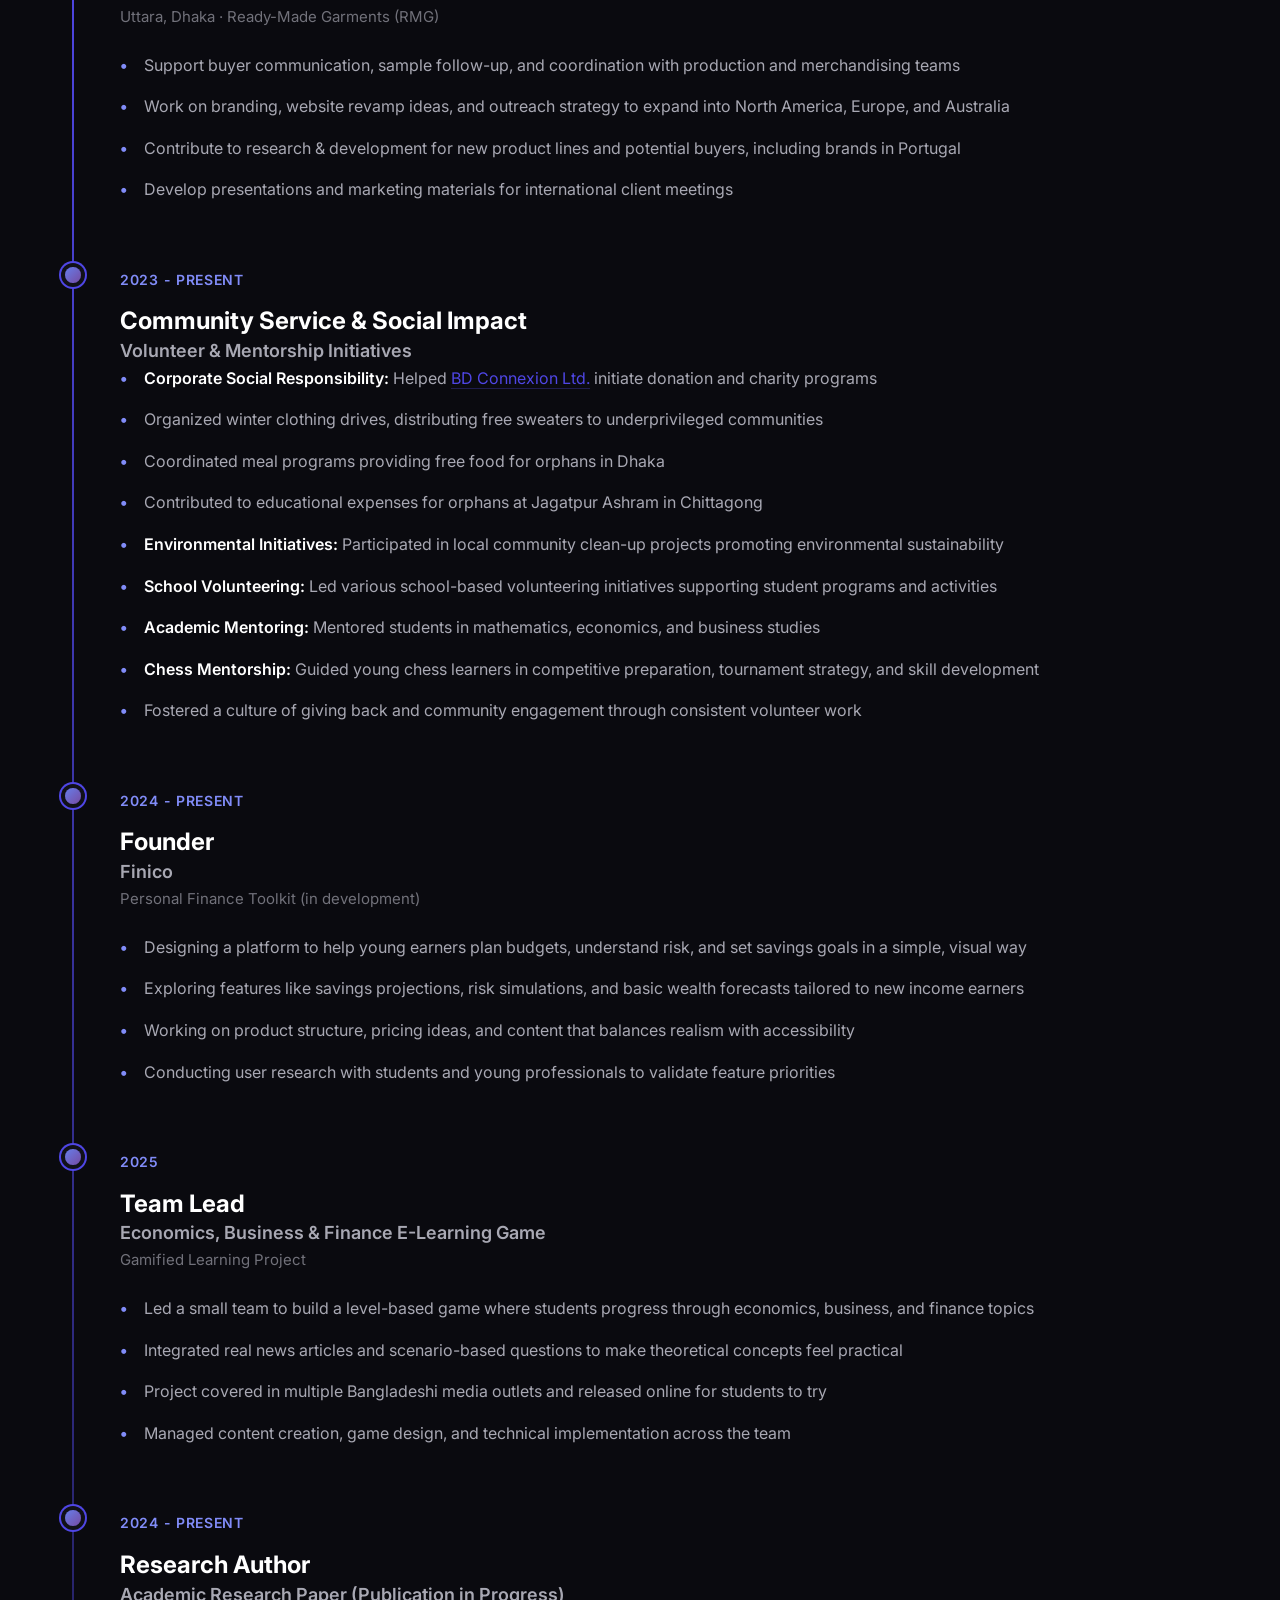
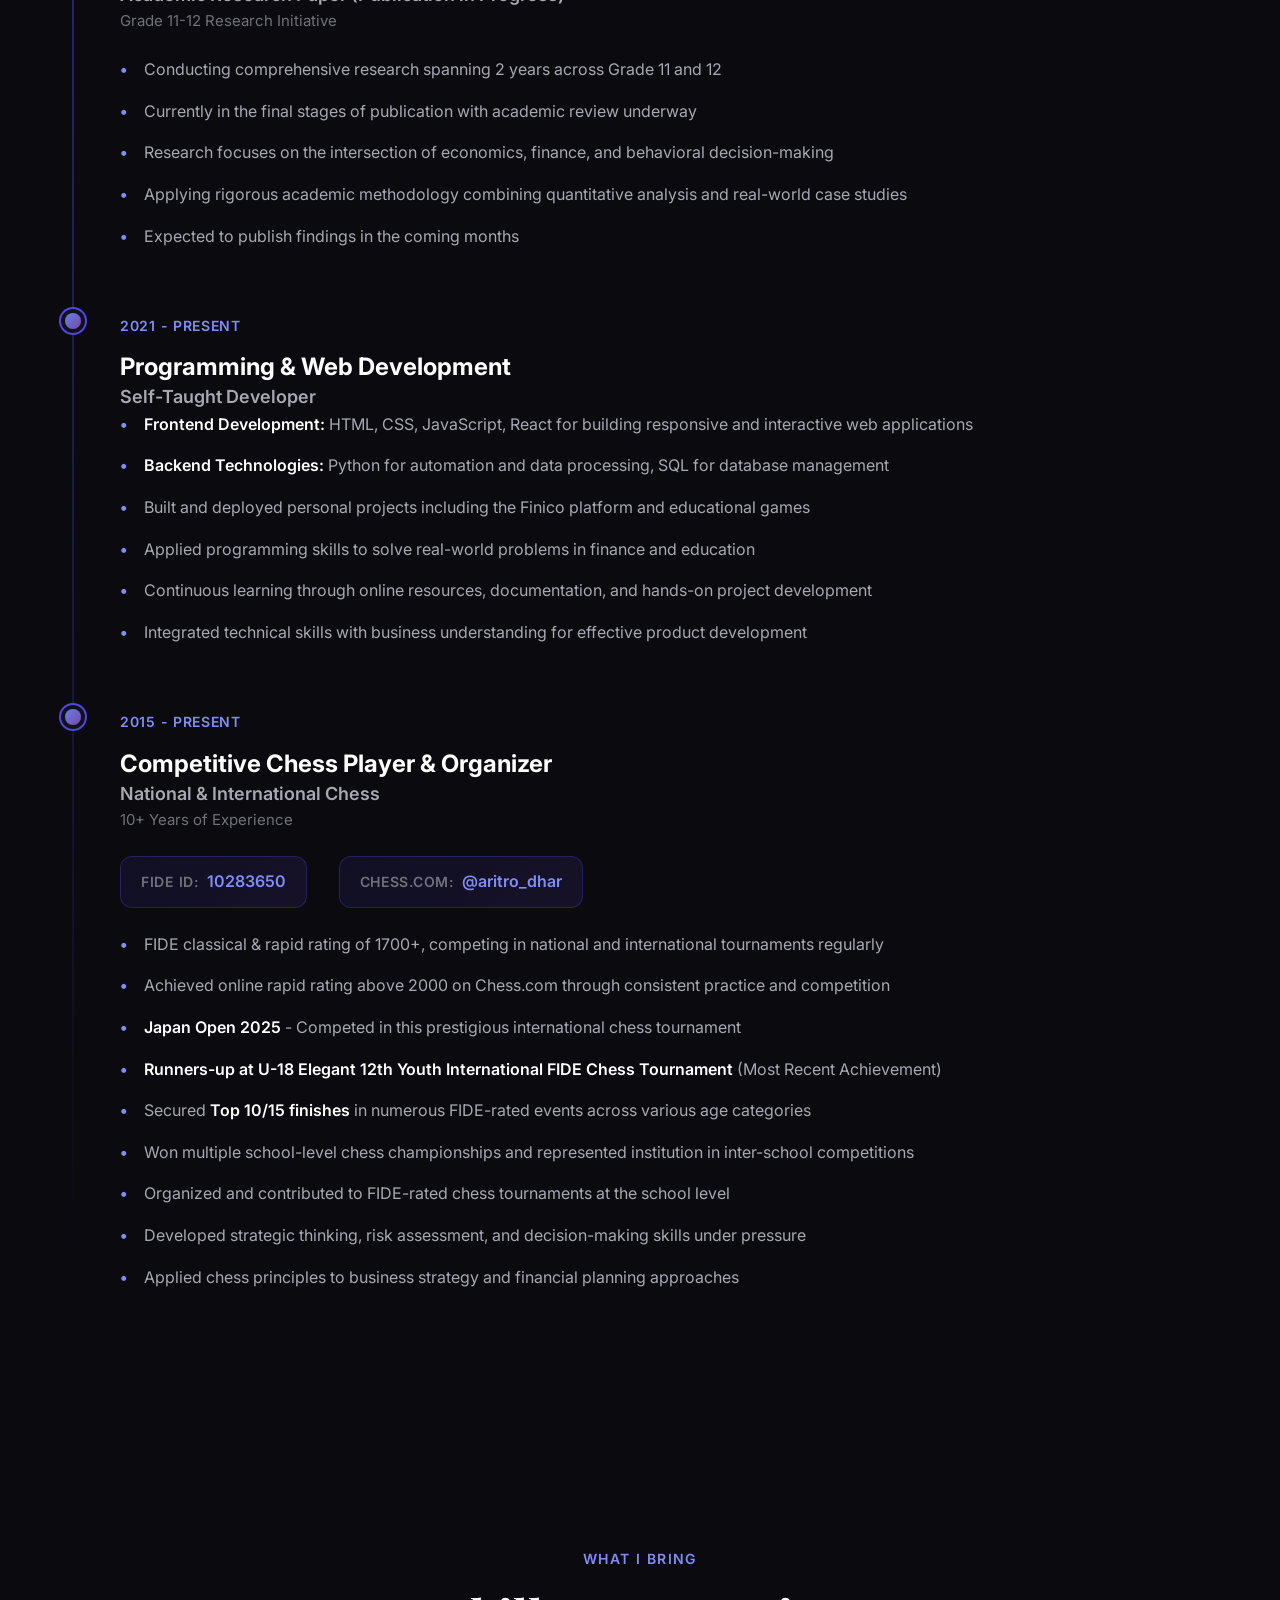
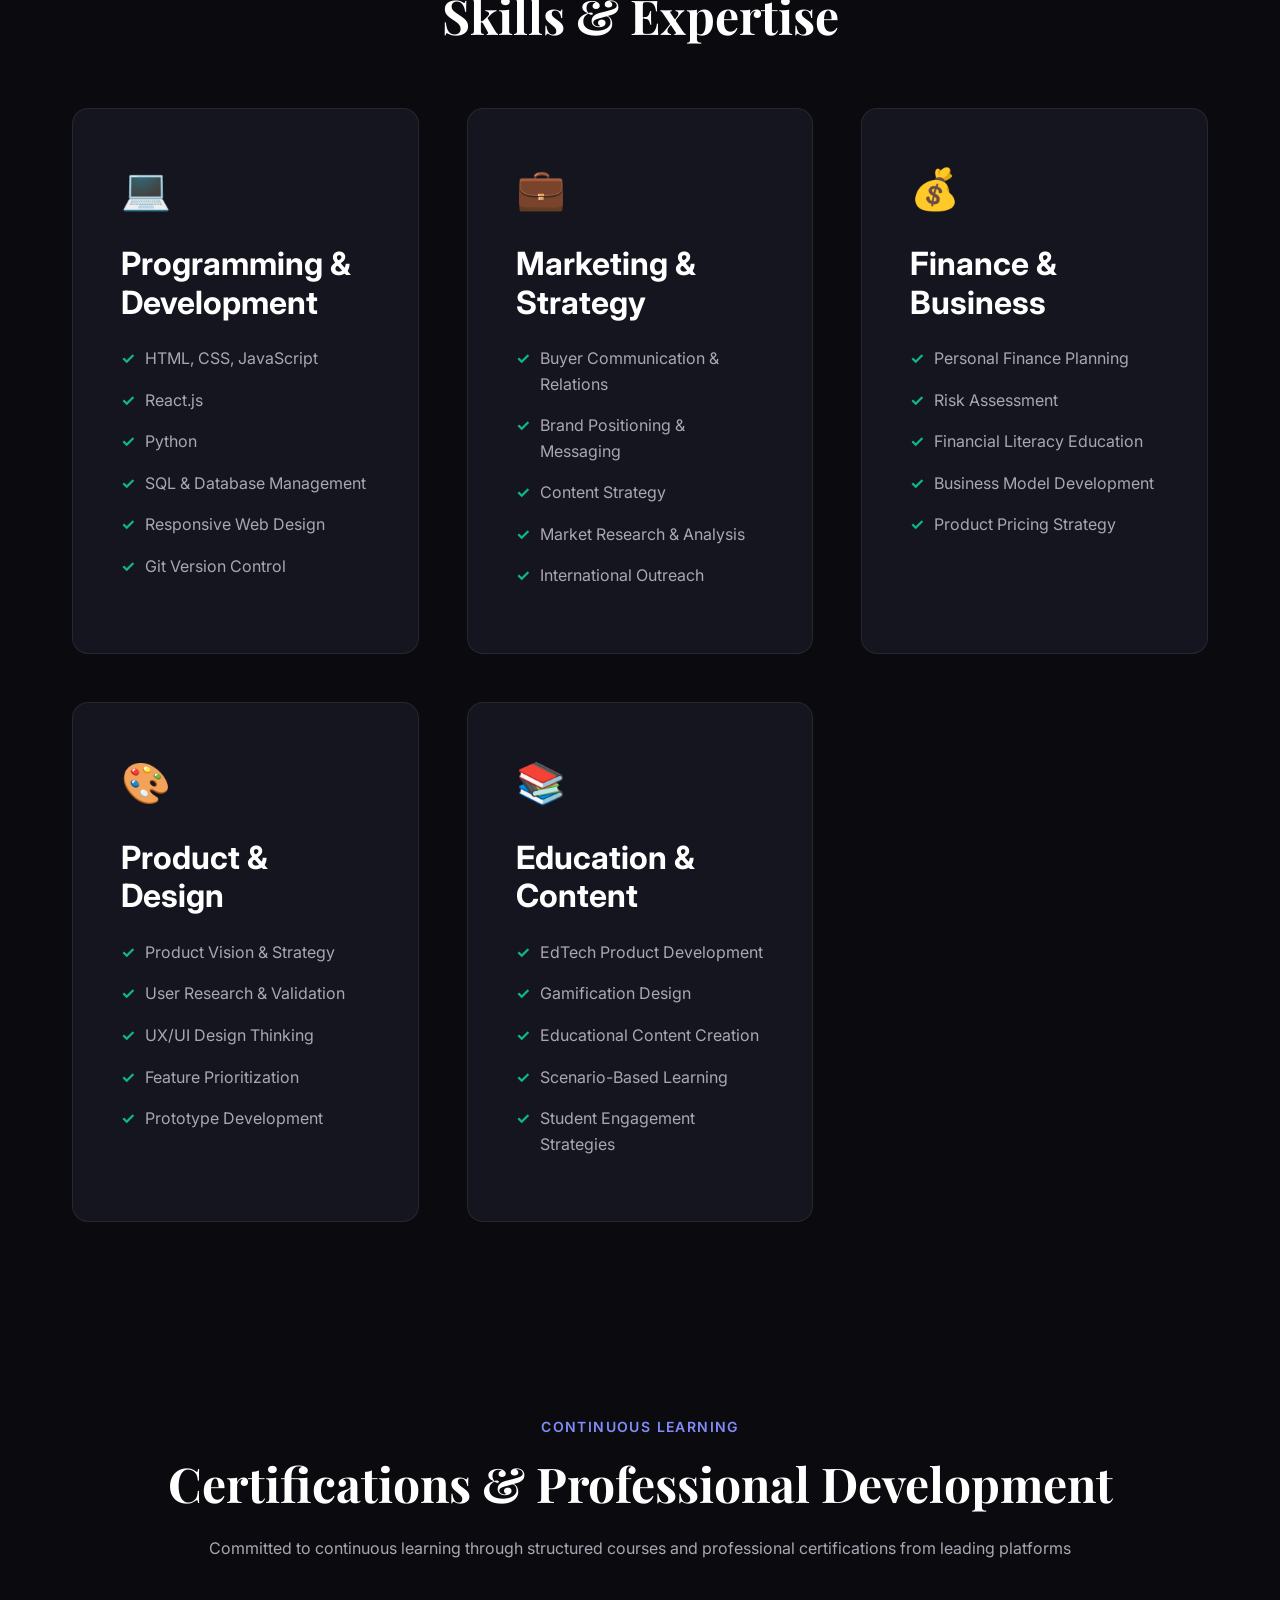
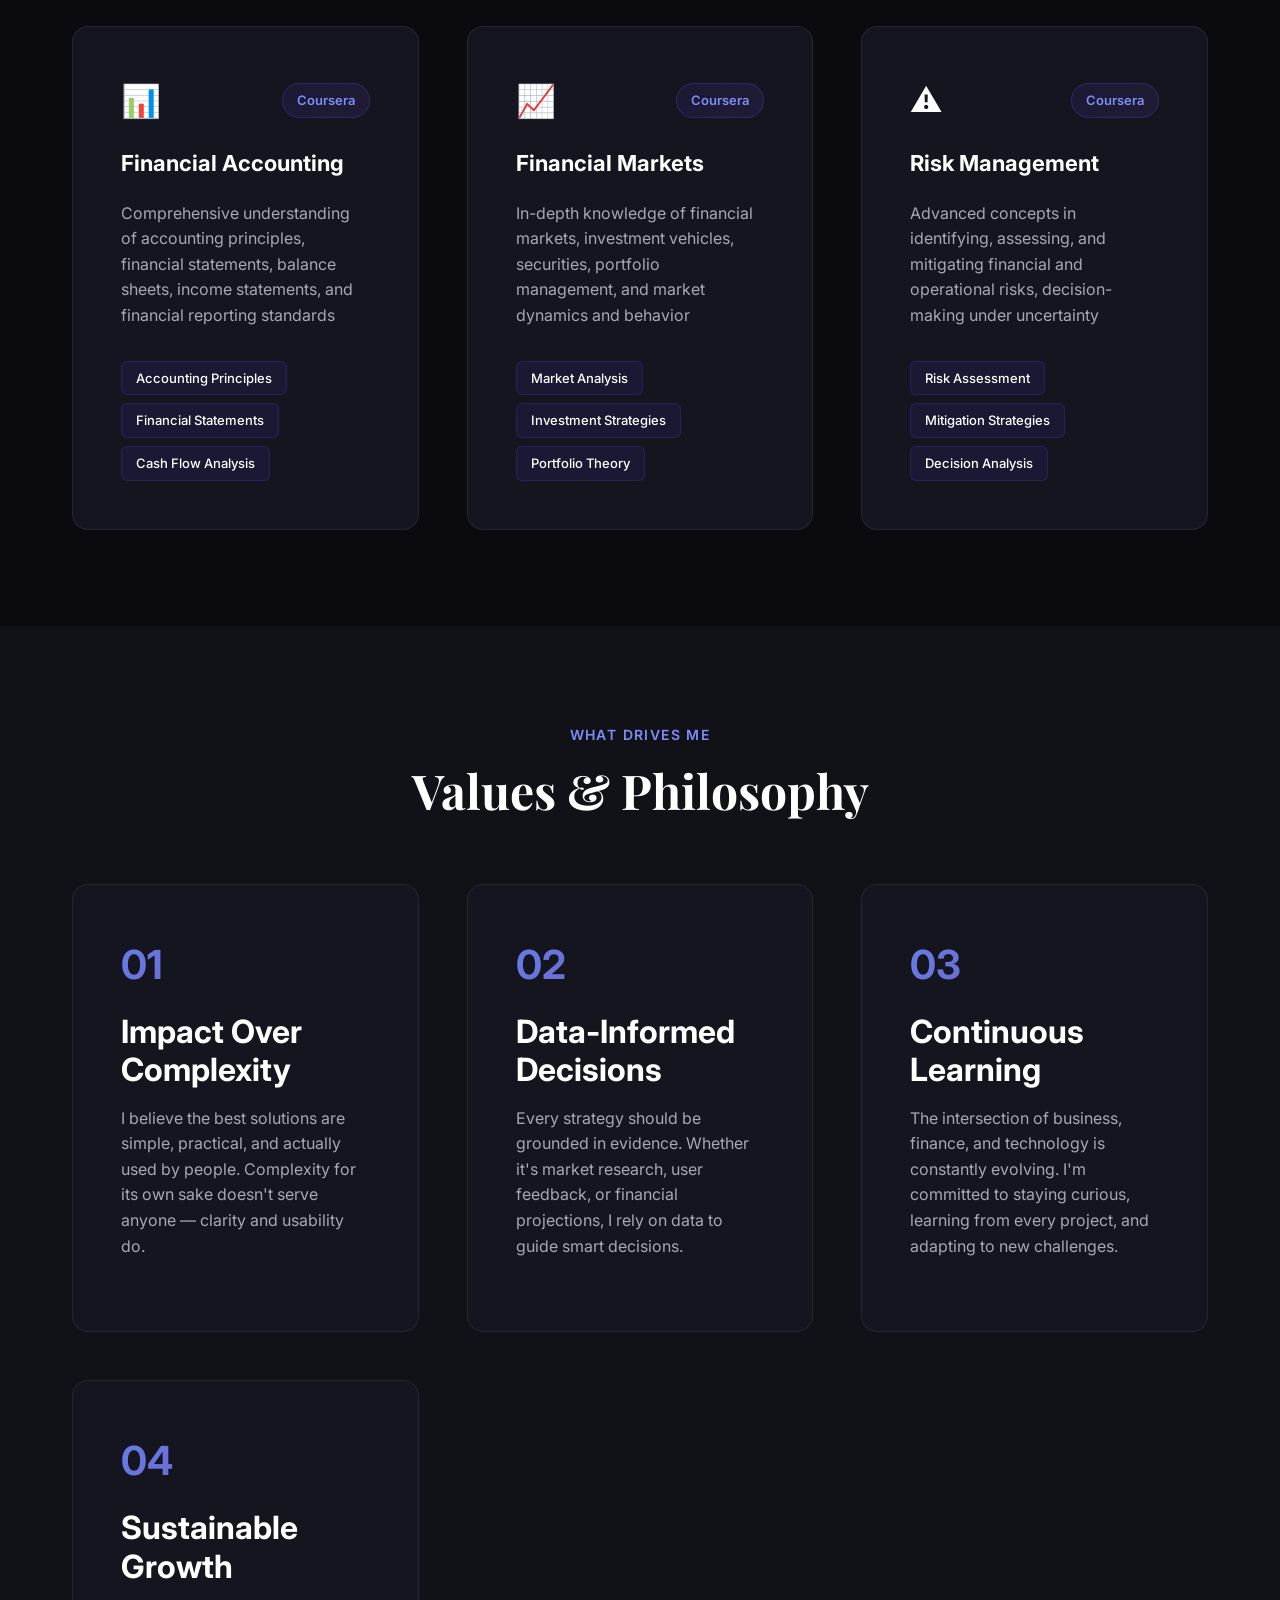
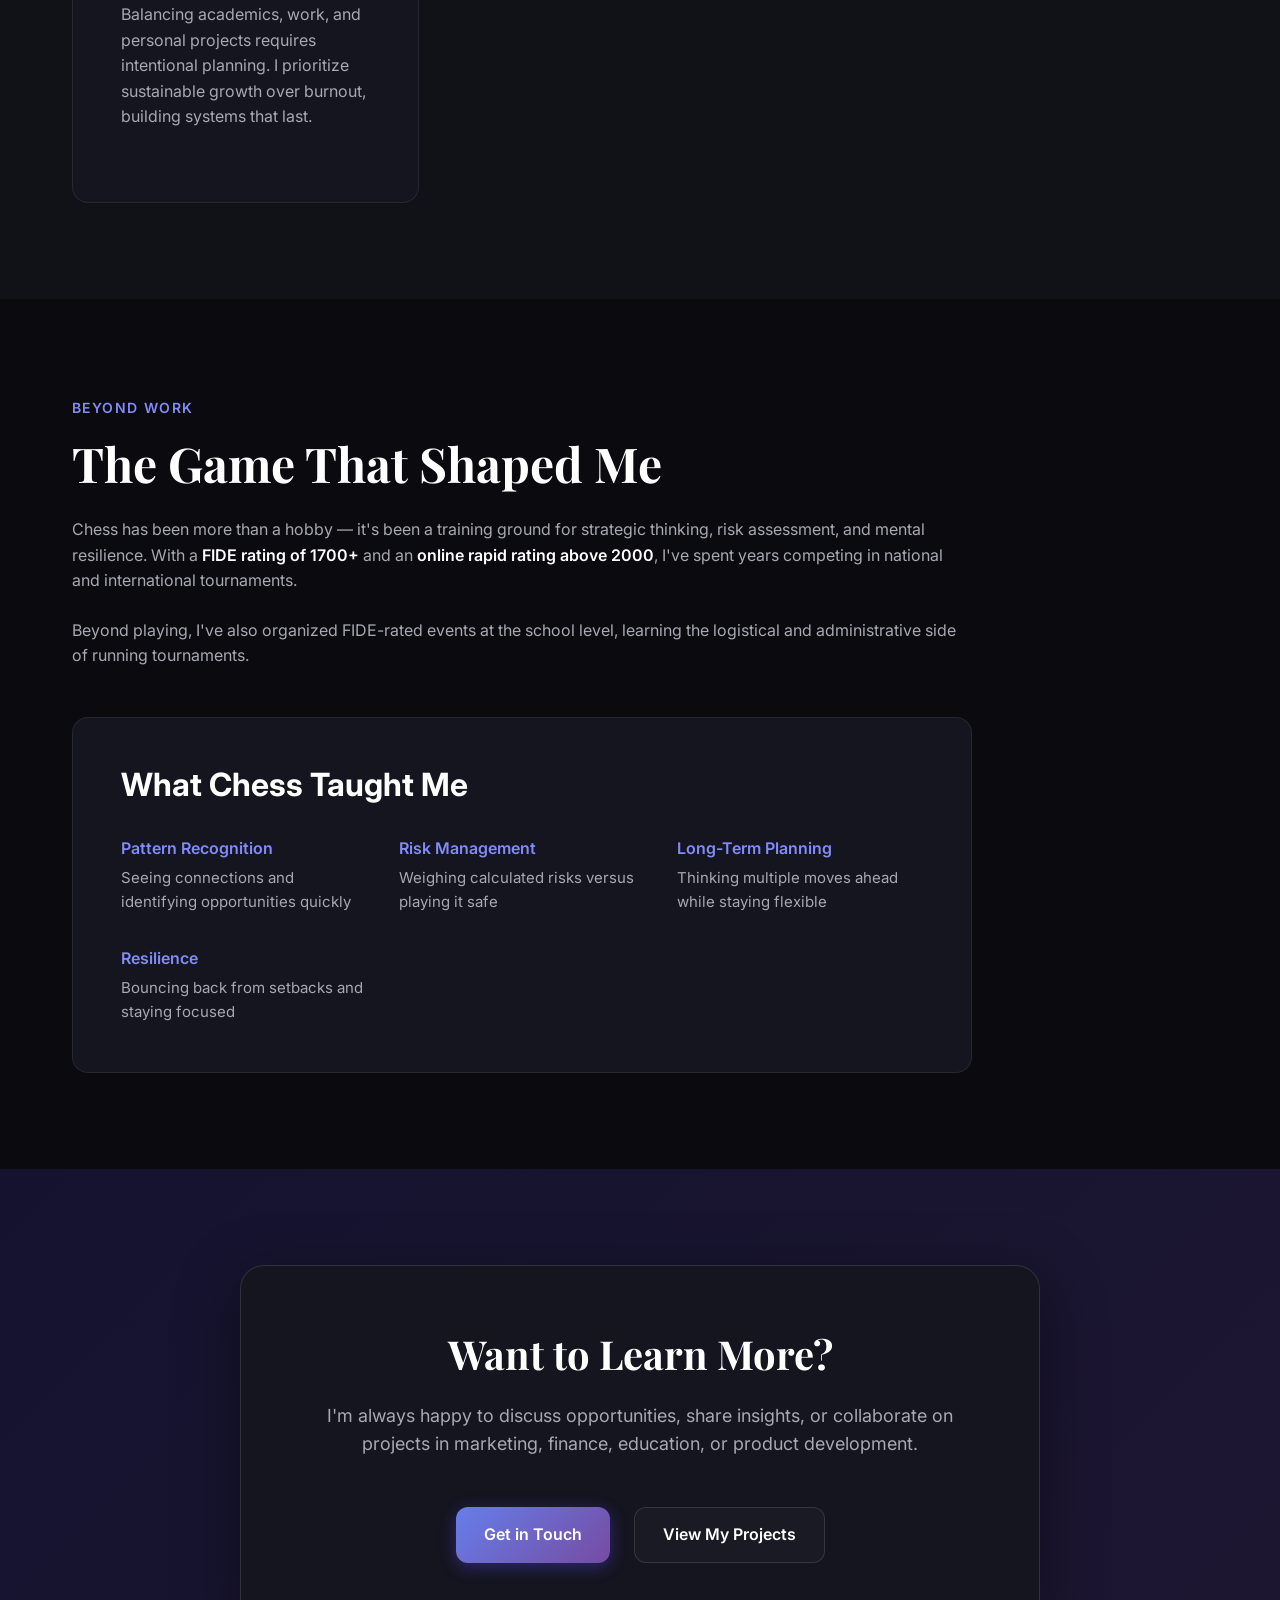
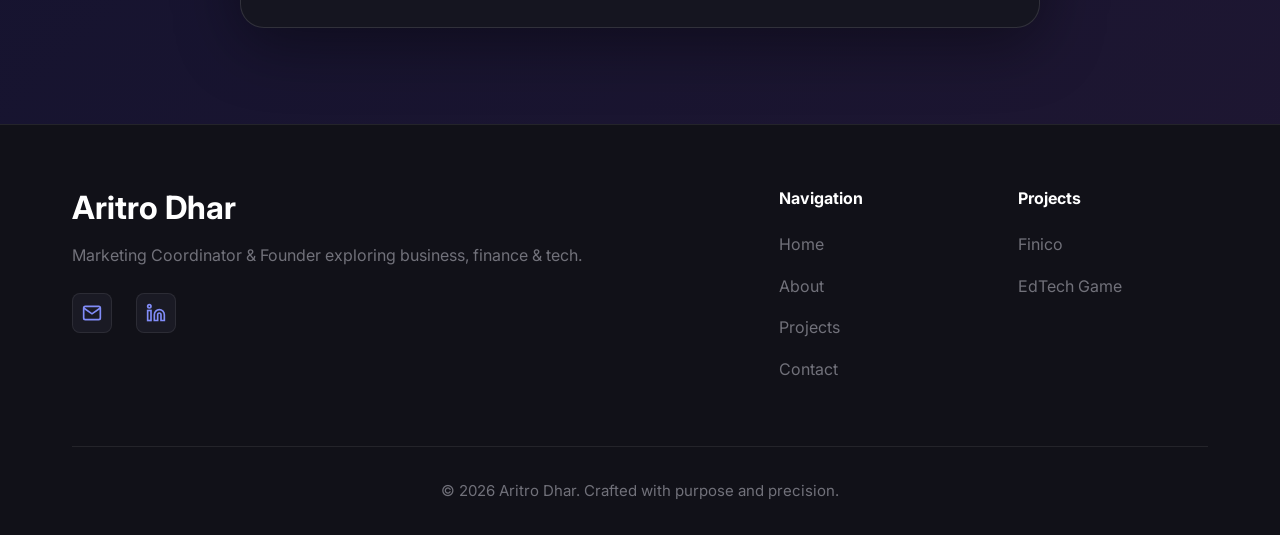
==== commit 16a57014: "Update EdTech timeline to 2025; add Community Service & Social Impact (2023-Present) including BD Co" ====
--- a/about.html
+++ b/about.html
@@ -167,6 +167,29 @@
             <div class="timeline-line"></div>
           </div>
           <div class="timeline-content">
+            <div class="timeline-date">2023 - Present</div>
+            <h3>Community Service & Social Impact</h3>
+            <h4>Volunteer & Mentorship Initiatives</h4>
+            <ul class="timeline-list">
+              <li><strong>Corporate Social Responsibility:</strong> Helped <a href="https://bdconnexion.com/" target="_blank" rel="noopener noreferrer" class="inline-link">BD Connexion Ltd.</a> initiate donation and charity programs</li>
+              <li>Organized winter clothing drives, distributing free sweaters to underprivileged communities</li>
+              <li>Coordinated meal programs providing free food for orphans in Dhaka</li>
+              <li>Contributed to educational expenses for orphans at Jagatpur Ashram in Chittagong</li>
+              <li><strong>Environmental Initiatives:</strong> Participated in local community clean-up projects promoting environmental sustainability</li>
+              <li><strong>School Volunteering:</strong> Led various school-based volunteering initiatives supporting student programs and activities</li>
+              <li><strong>Academic Mentoring:</strong> Mentored students in mathematics, economics, and business studies</li>
+              <li><strong>Chess Mentorship:</strong> Guided young chess learners in competitive preparation, tournament strategy, and skill development</li>
+              <li>Fostered a culture of giving back and community engagement through consistent volunteer work</li>
+            </ul>
+          </div>
+        </div>
+
+        <div class="timeline-item">
+          <div class="timeline-marker">
+            <div class="timeline-dot"></div>
+            <div class="timeline-line"></div>
+          </div>
+          <div class="timeline-content">
             <div class="timeline-date">2024 - Present</div>
             <h3>Founder</h3>
             <h4>Finico</h4>
@@ -186,7 +209,7 @@
             <div class="timeline-line"></div>
           </div>
           <div class="timeline-content">
-            <div class="timeline-date">2023 - 2024</div>
+            <div class="timeline-date">2025</div>
             <h3>Team Lead</h3>
             <h4>Economics, Business & Finance E-Learning Game</h4>
             <p class="timeline-location">Gamified Learning Project</p>
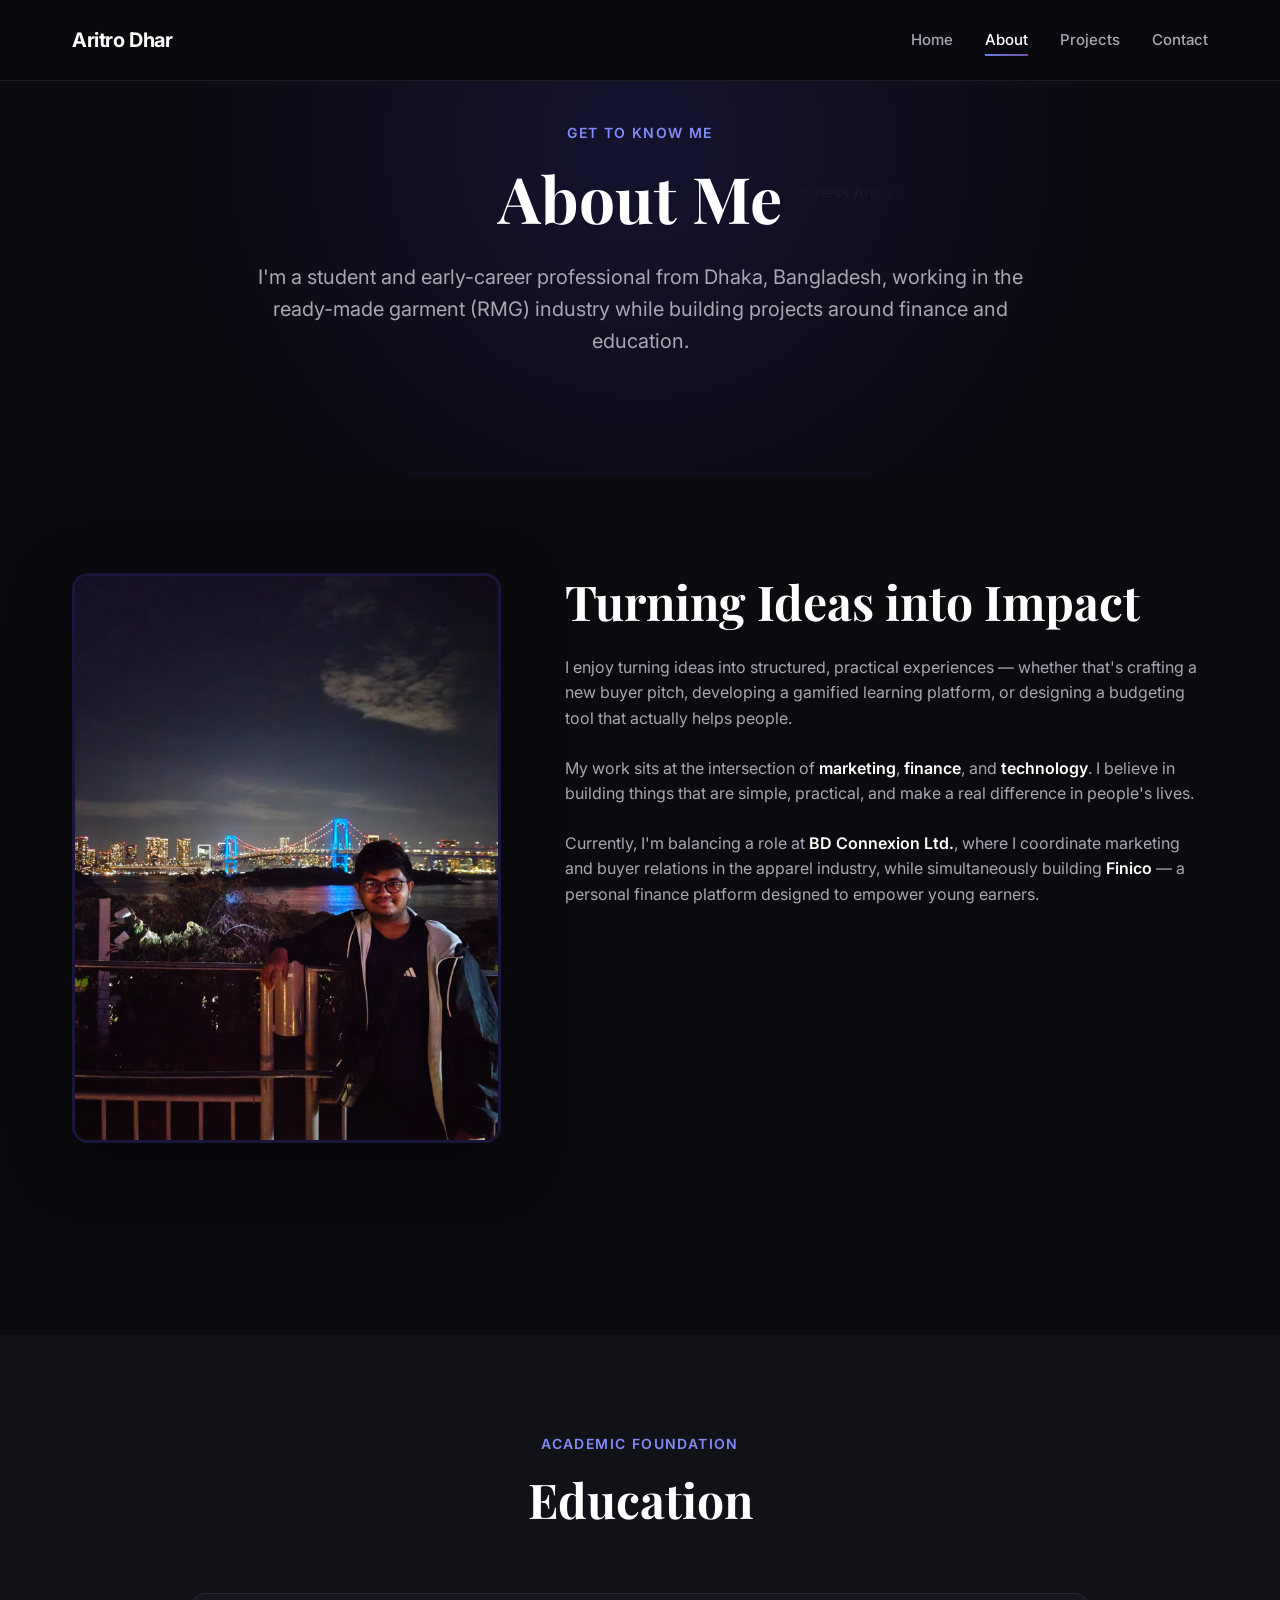
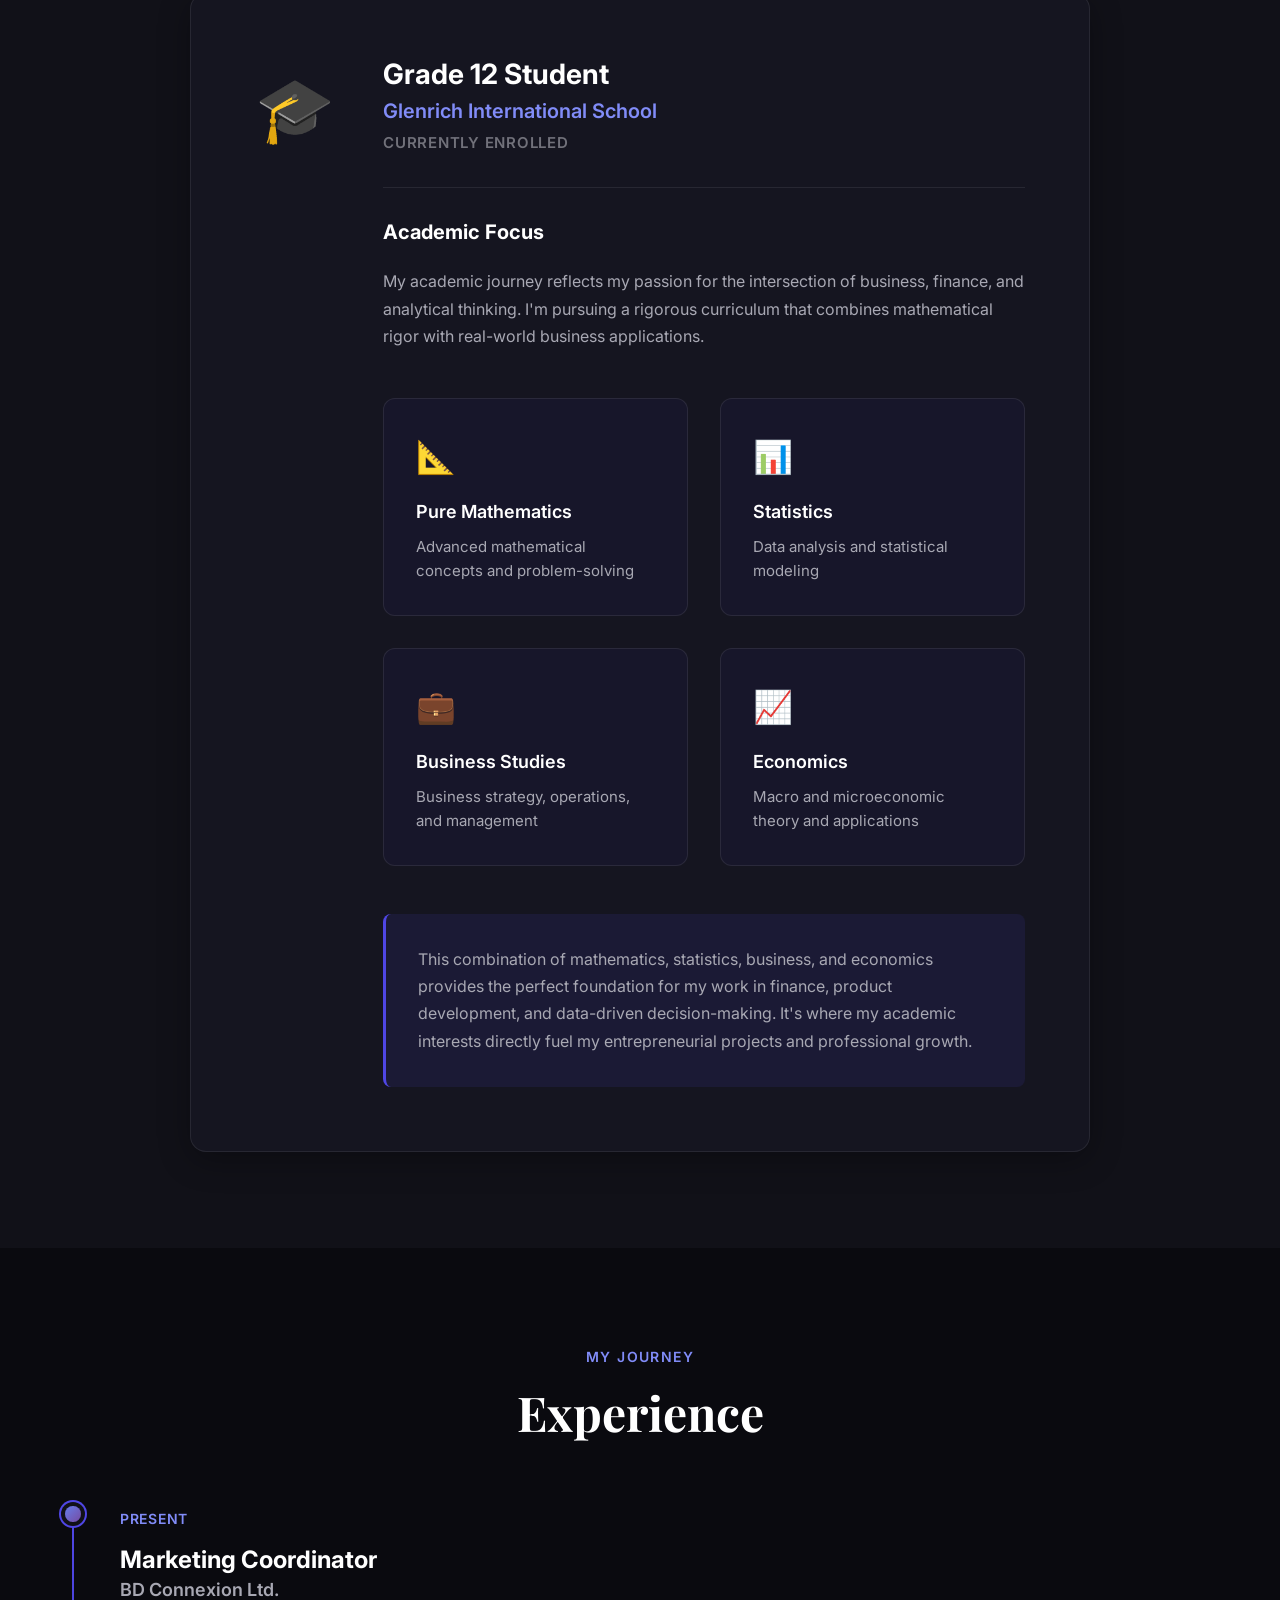
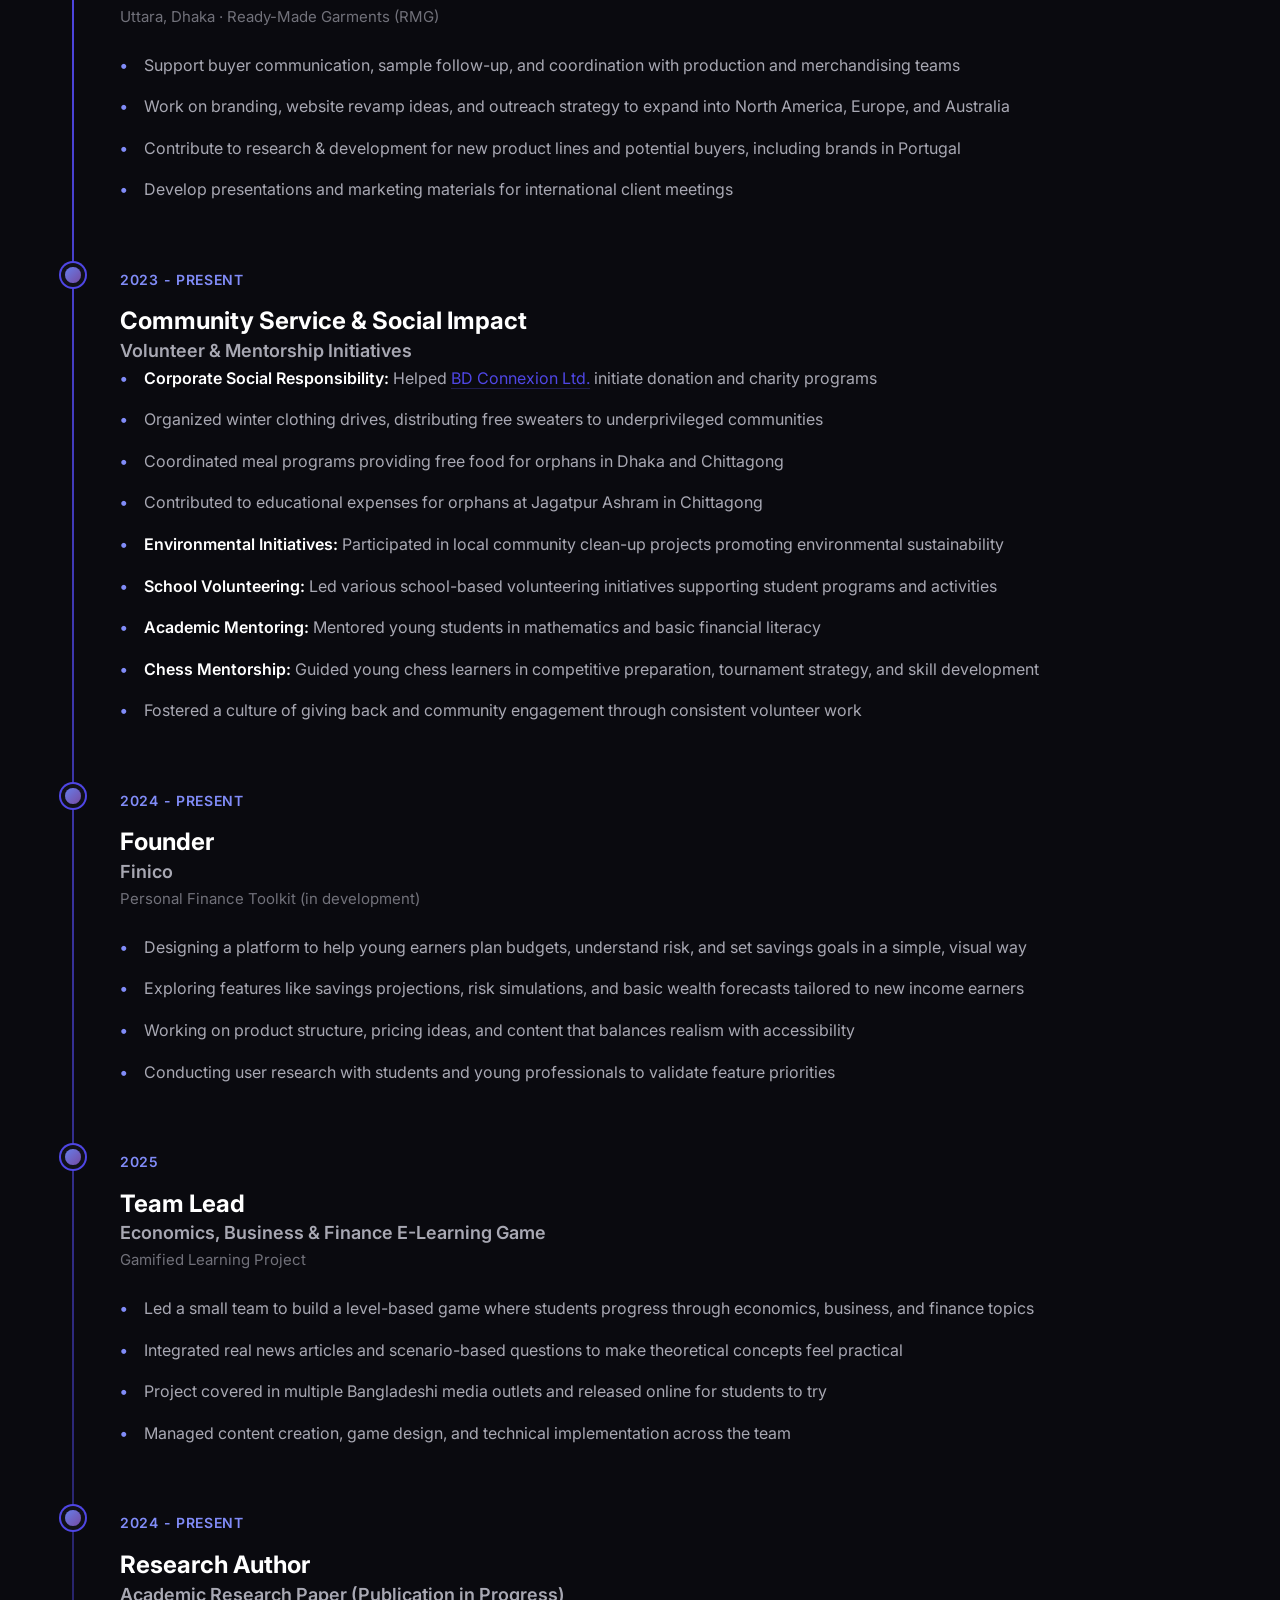
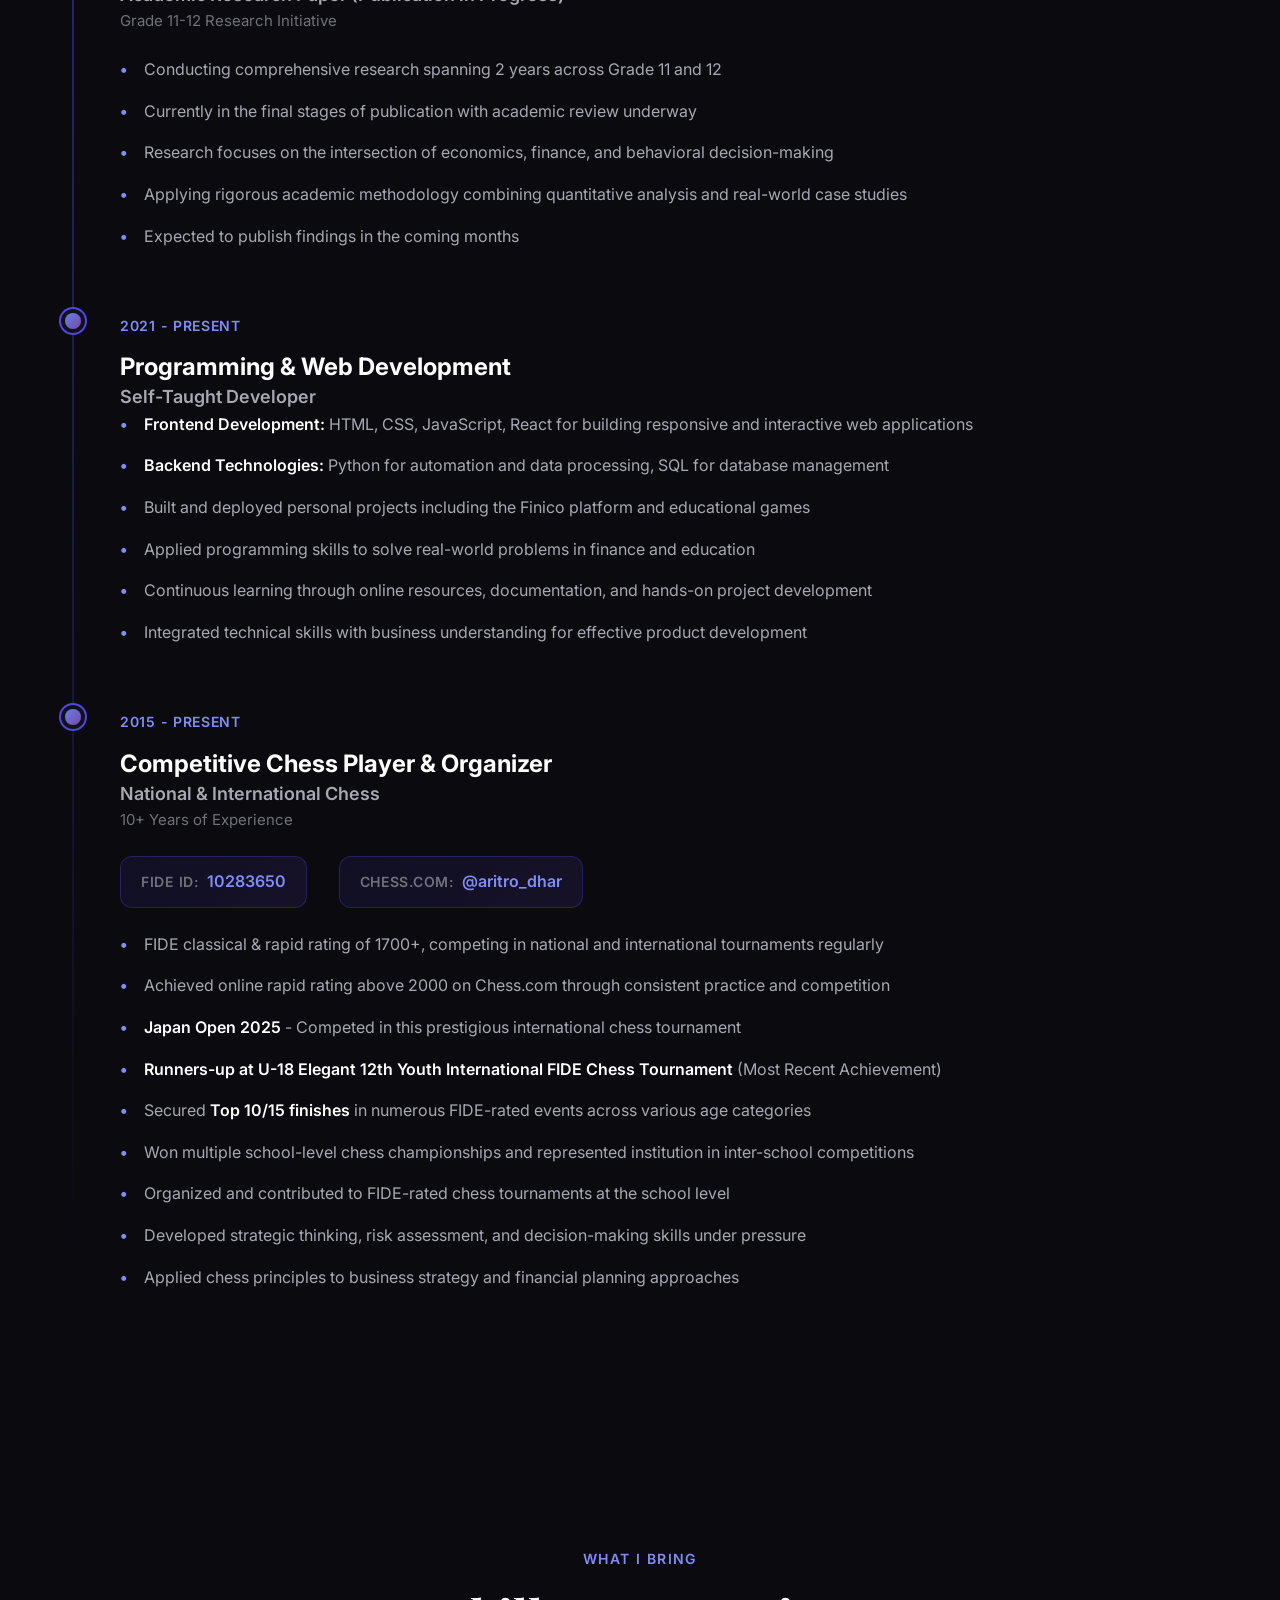
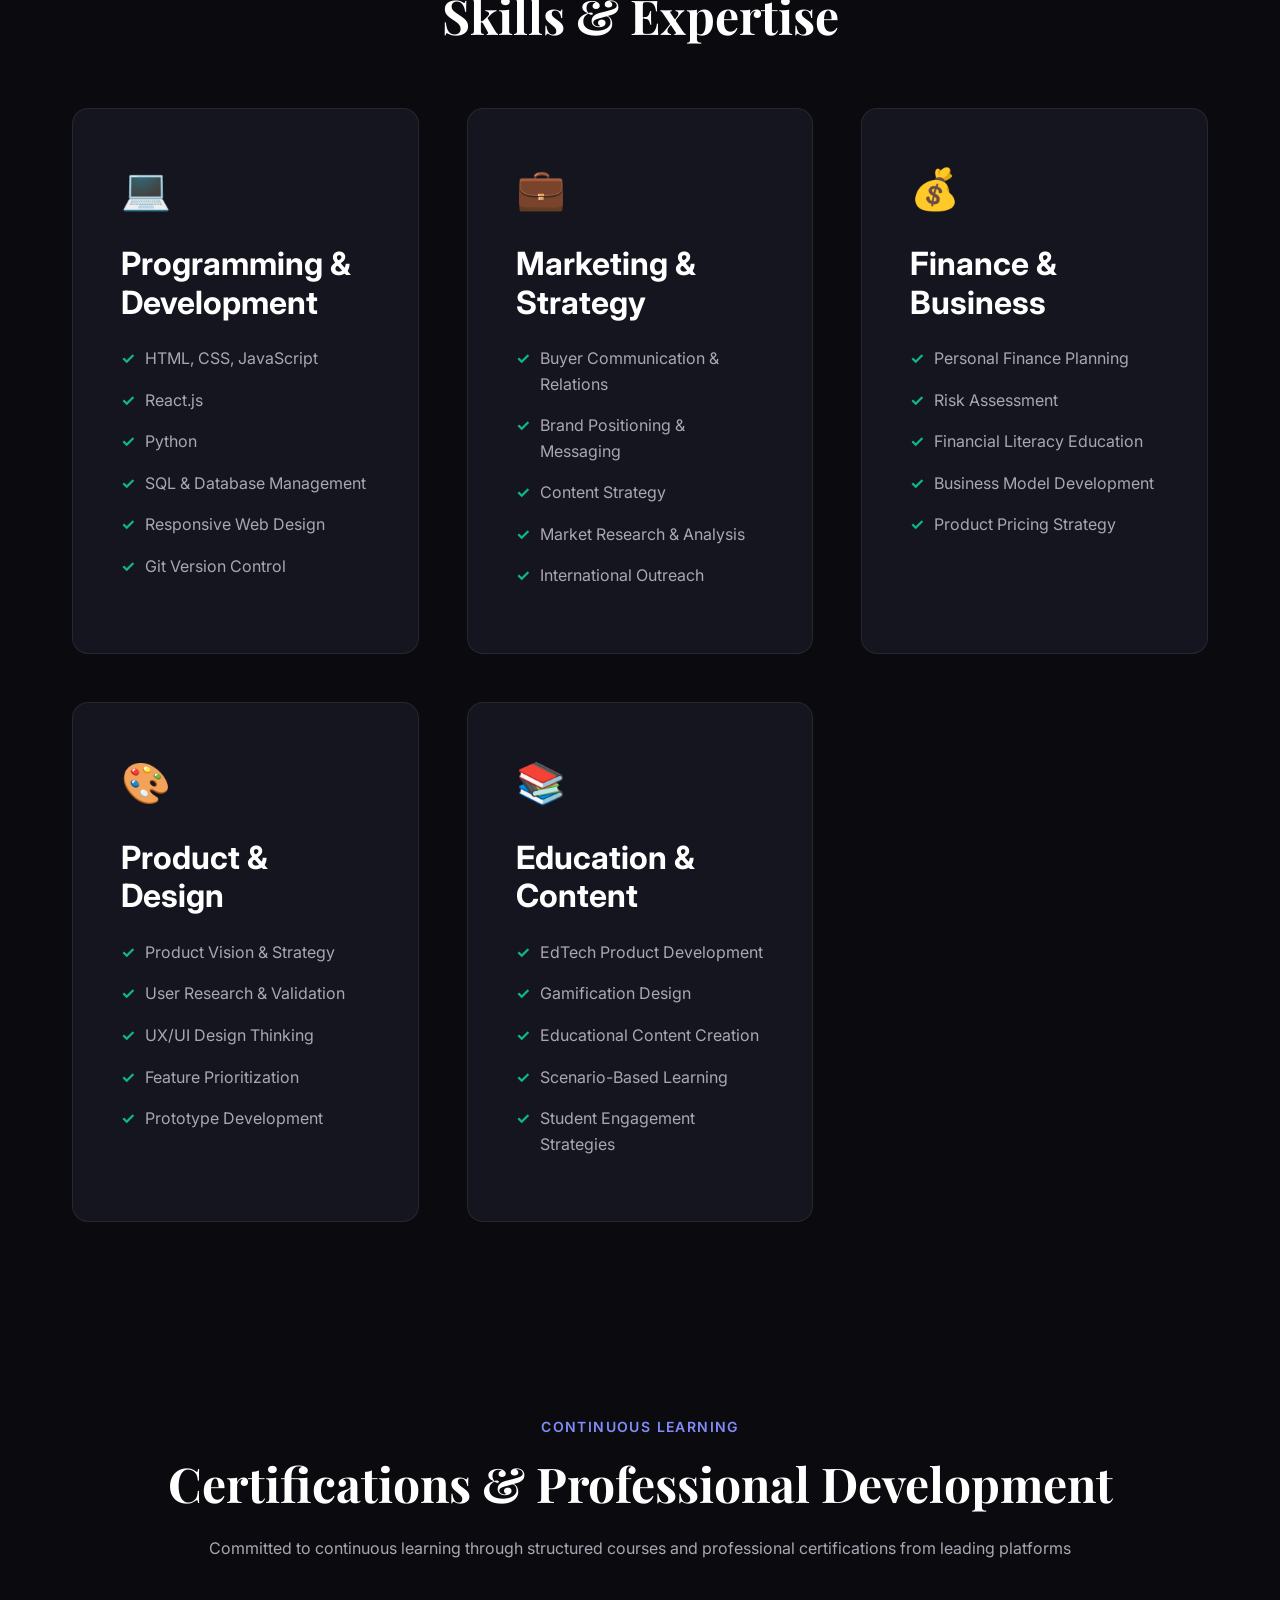
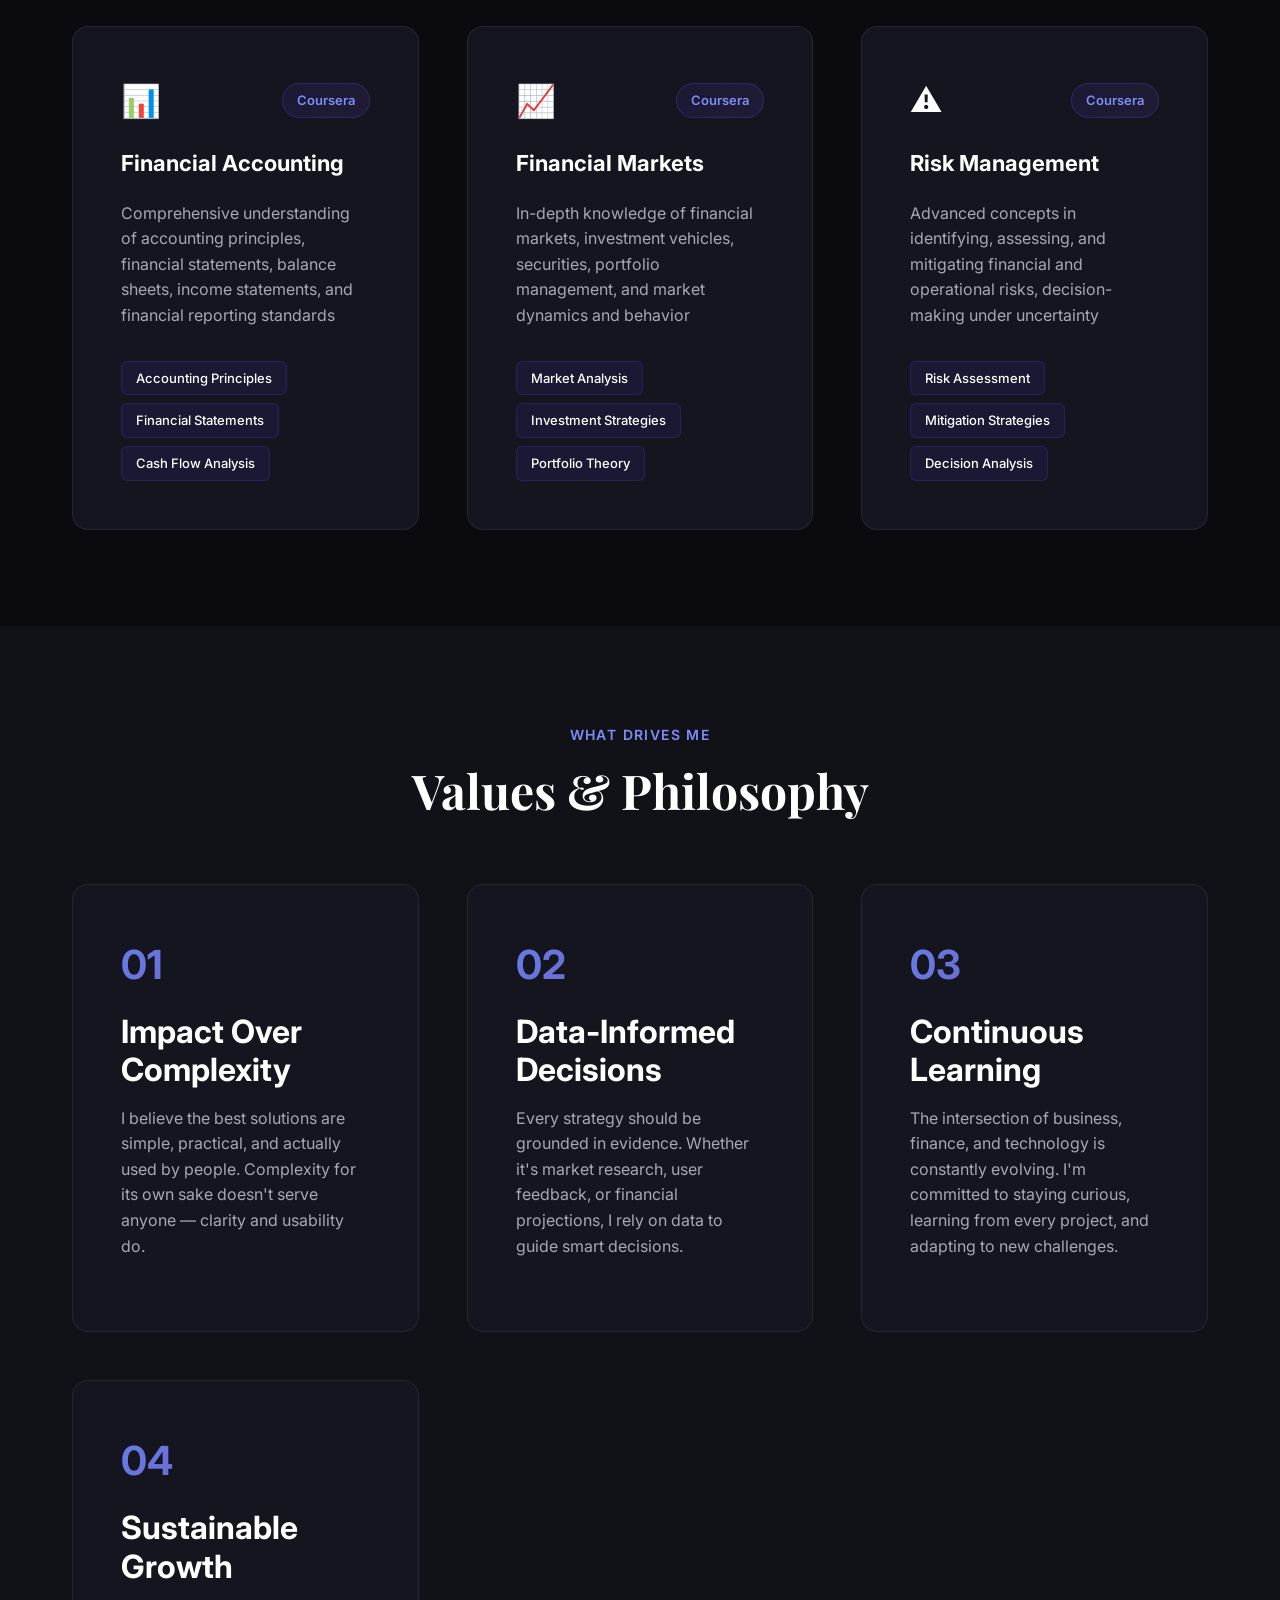
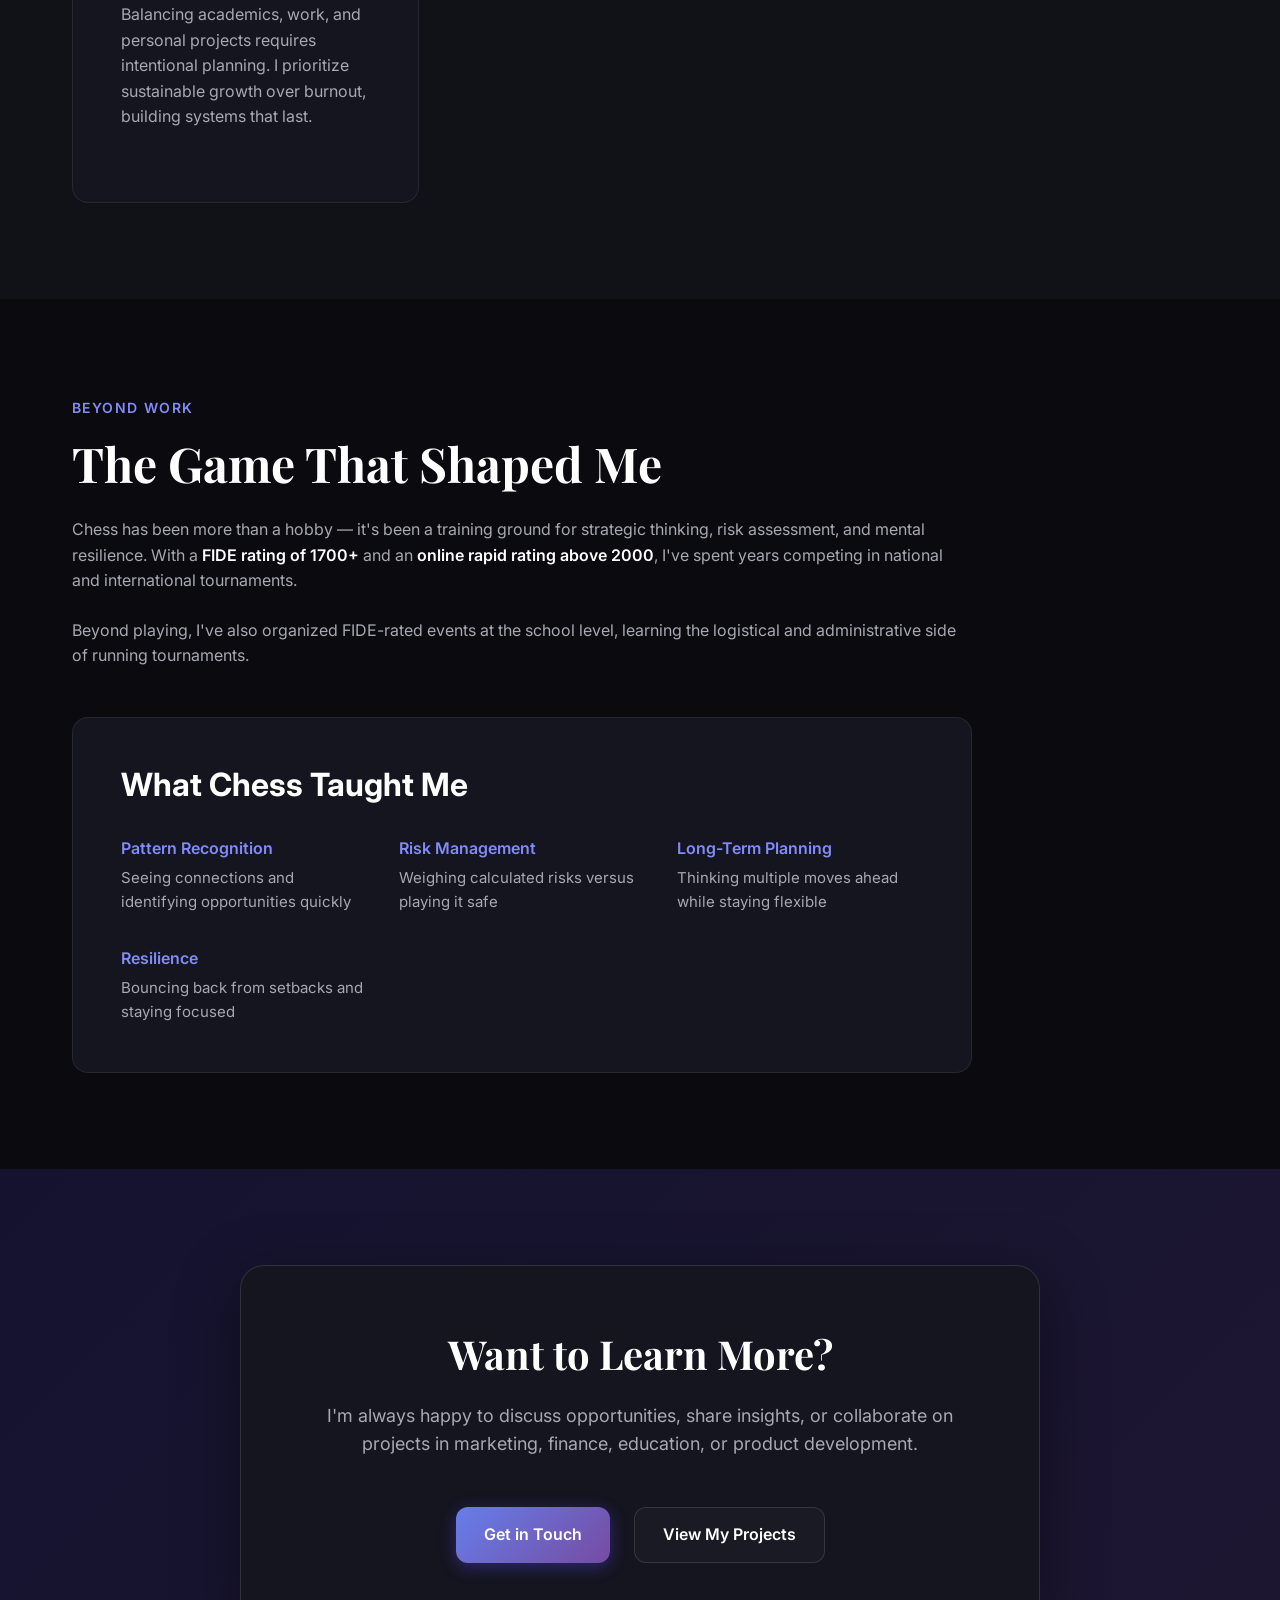
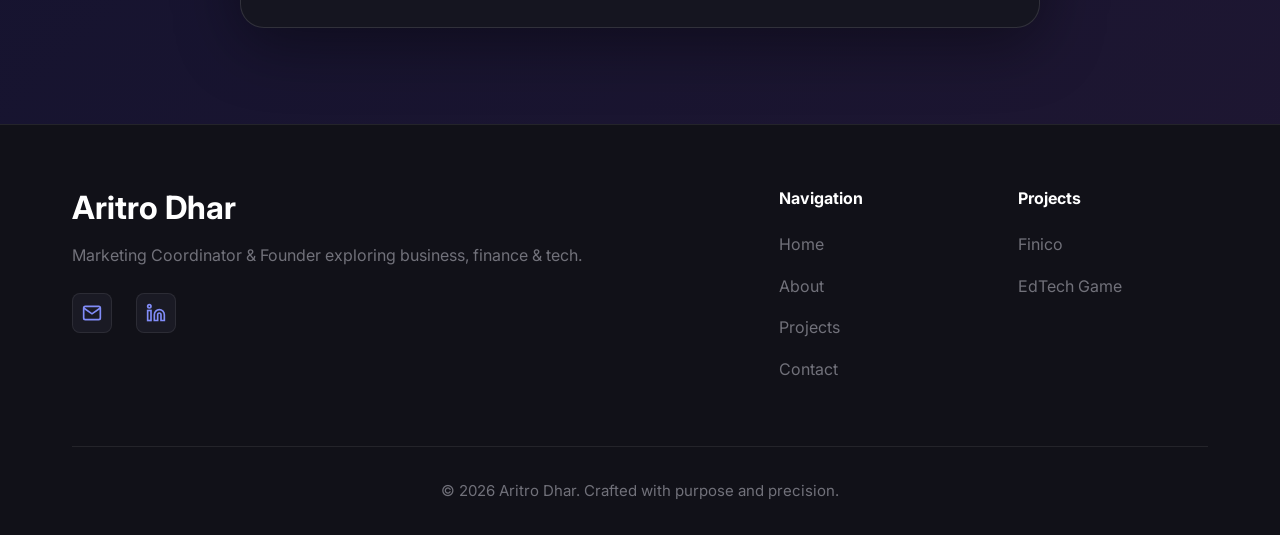
==== commit f4575ae1: "Fix mobile navigation menu - add active state CSS for visibility; speed up animations (0.6s to 0.4s," ====
--- a/about.html
+++ b/about.html
@@ -173,11 +173,11 @@
             <ul class="timeline-list">
               <li><strong>Corporate Social Responsibility:</strong> Helped <a href="https://bdconnexion.com/" target="_blank" rel="noopener noreferrer" class="inline-link">BD Connexion Ltd.</a> initiate donation and charity programs</li>
               <li>Organized winter clothing drives, distributing free sweaters to underprivileged communities</li>
-              <li>Coordinated meal programs providing free food for orphans in Dhaka</li>
+              <li>Coordinated meal programs providing free food for orphans in Dhaka and Chittagong</li>
               <li>Contributed to educational expenses for orphans at Jagatpur Ashram in Chittagong</li>
               <li><strong>Environmental Initiatives:</strong> Participated in local community clean-up projects promoting environmental sustainability</li>
               <li><strong>School Volunteering:</strong> Led various school-based volunteering initiatives supporting student programs and activities</li>
-              <li><strong>Academic Mentoring:</strong> Mentored students in mathematics, economics, and business studies</li>
+              <li><strong>Academic Mentoring:</strong> Mentored young students in mathematics and basic financial literacy</li>
               <li><strong>Chess Mentorship:</strong> Guided young chess learners in competitive preparation, tournament strategy, and skill development</li>
               <li>Fostered a culture of giving back and community engagement through consistent volunteer work</li>
             </ul>
--- a/styles.css
+++ b/styles.css
@@ -2025,7 +2025,39 @@
   }
 
   .nav-links {
-    display: none;
+    position: fixed;
+    top: 70px;
+    left: 0;
+    right: 0;
+    background: rgba(10, 10, 15, 0.98);
+    backdrop-filter: blur(10px);
+    flex-direction: column;
+    padding: 2rem;
+    gap: 1.5rem;
+    box-shadow: 0 8px 32px rgba(0, 0, 0, 0.5);
+    border-bottom: 1px solid var(--border-color);
+    transform: translateY(-100%);
+    opacity: 0;
+    visibility: hidden;
+    transition: transform 0.3s ease, opacity 0.3s ease, visibility 0.3s;
+    z-index: 999;
+  }
+
+  .nav-links.active {
+    display: flex;
+    transform: translateY(0);
+    opacity: 1;
+    visibility: visible;
+  }
+
+  .nav-links a {
+    font-size: 1.125rem;
+    padding: 0.75rem 0;
+    border-bottom: 1px solid rgba(255, 255, 255, 0.1);
+  }
+
+  .nav-links a:last-child {
+    border-bottom: none;
   }
 
   .mobile-toggle {
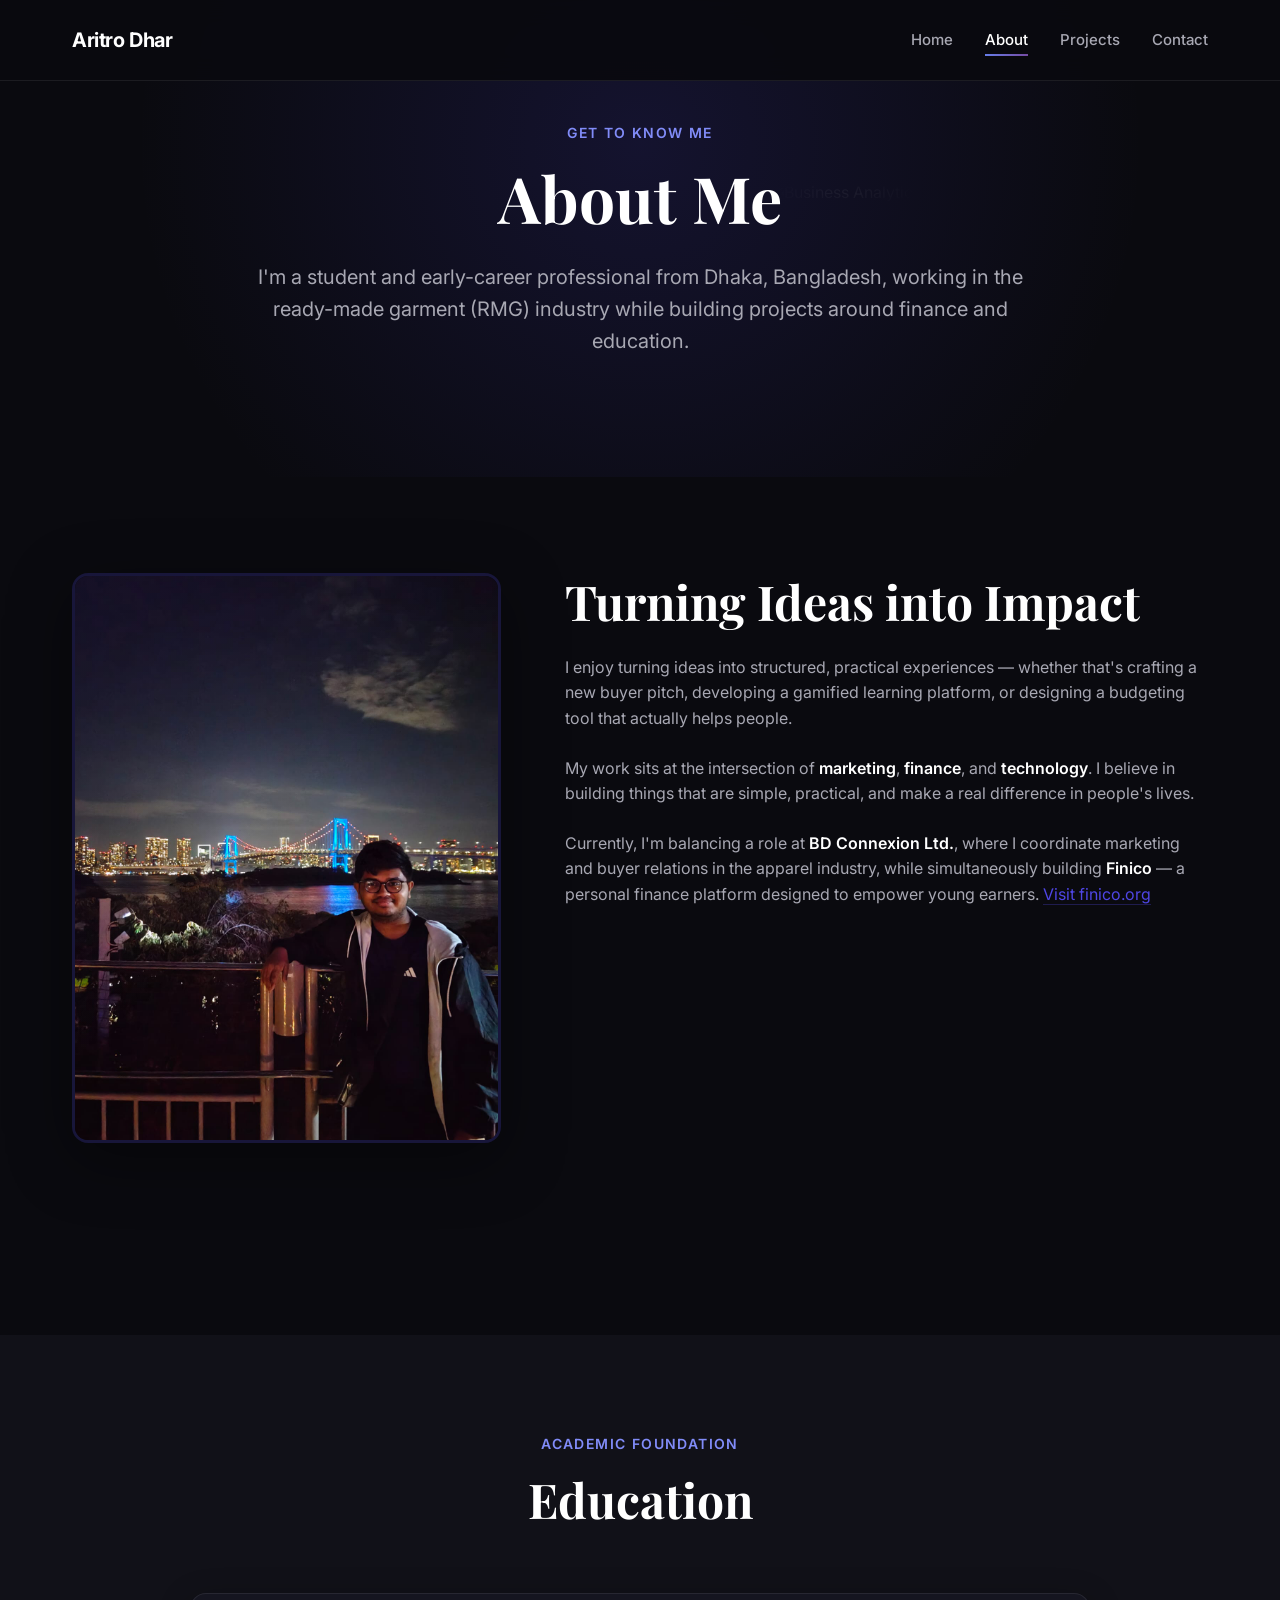
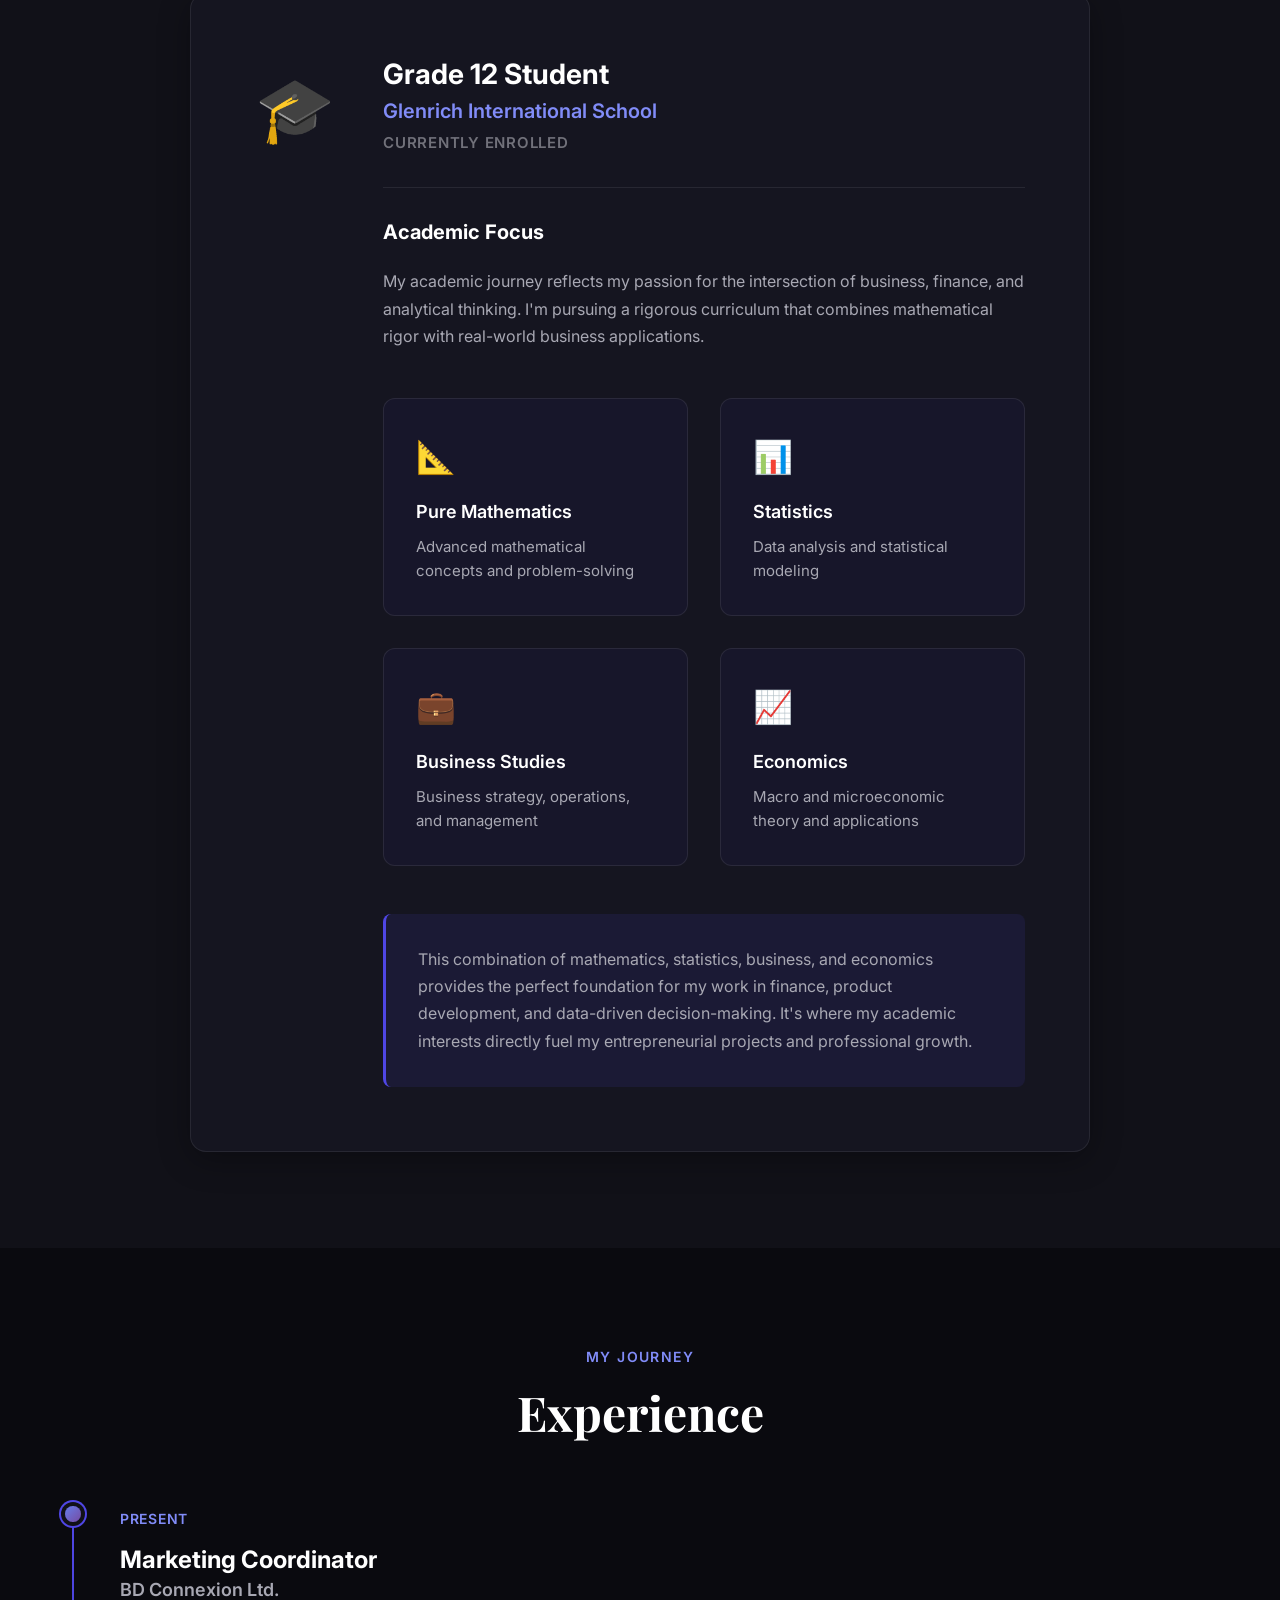
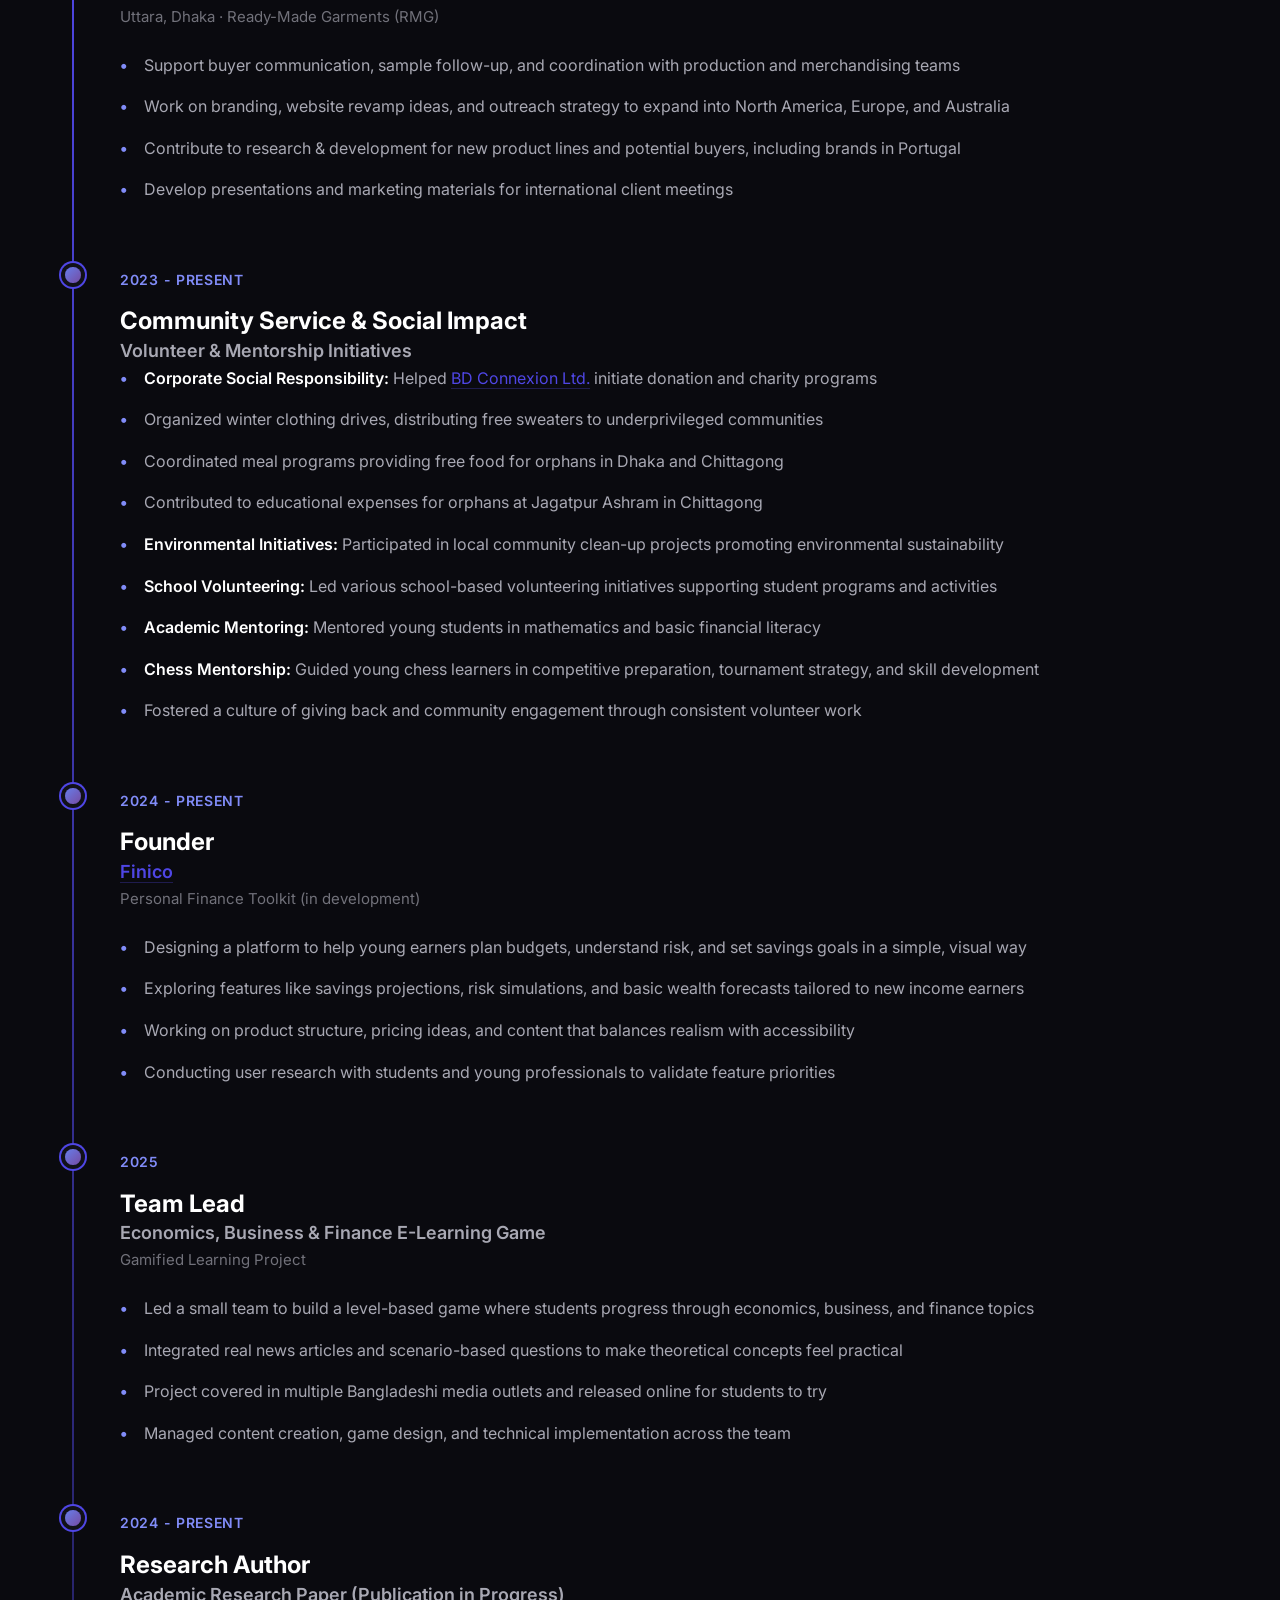
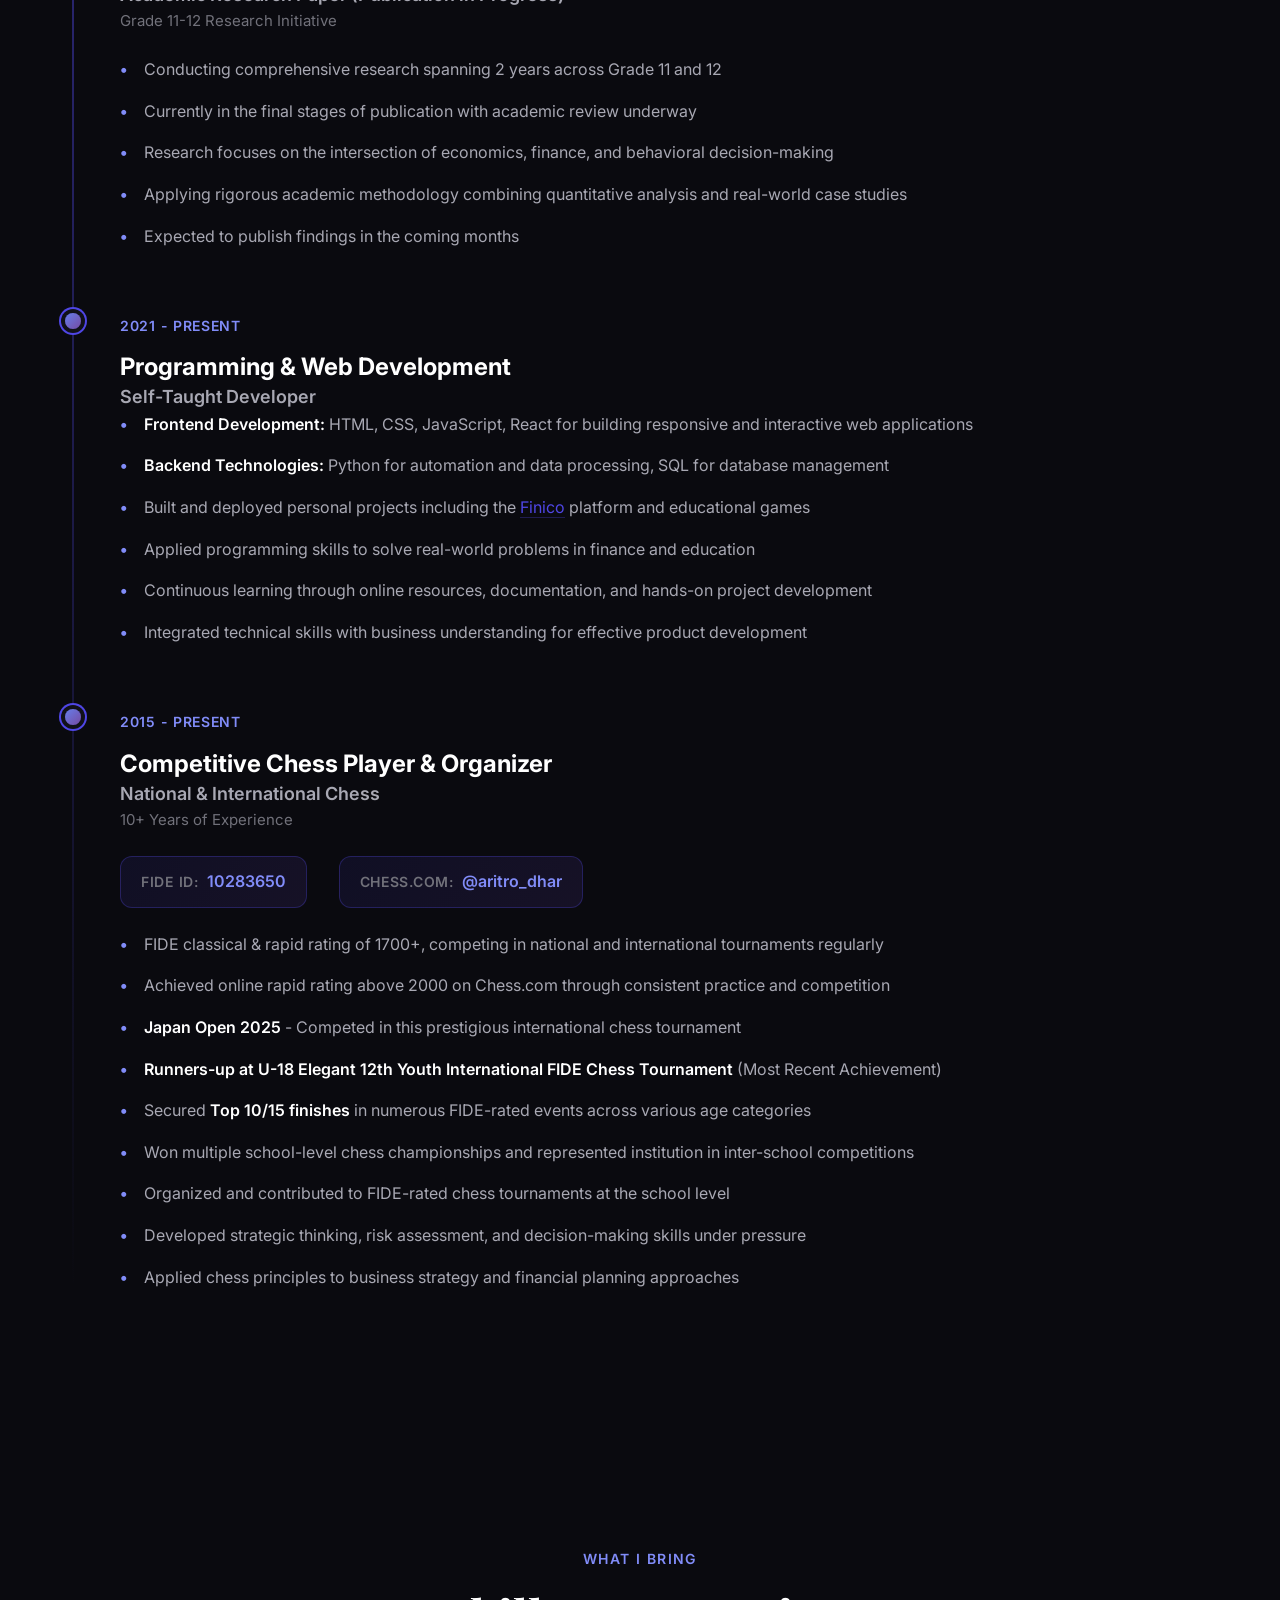
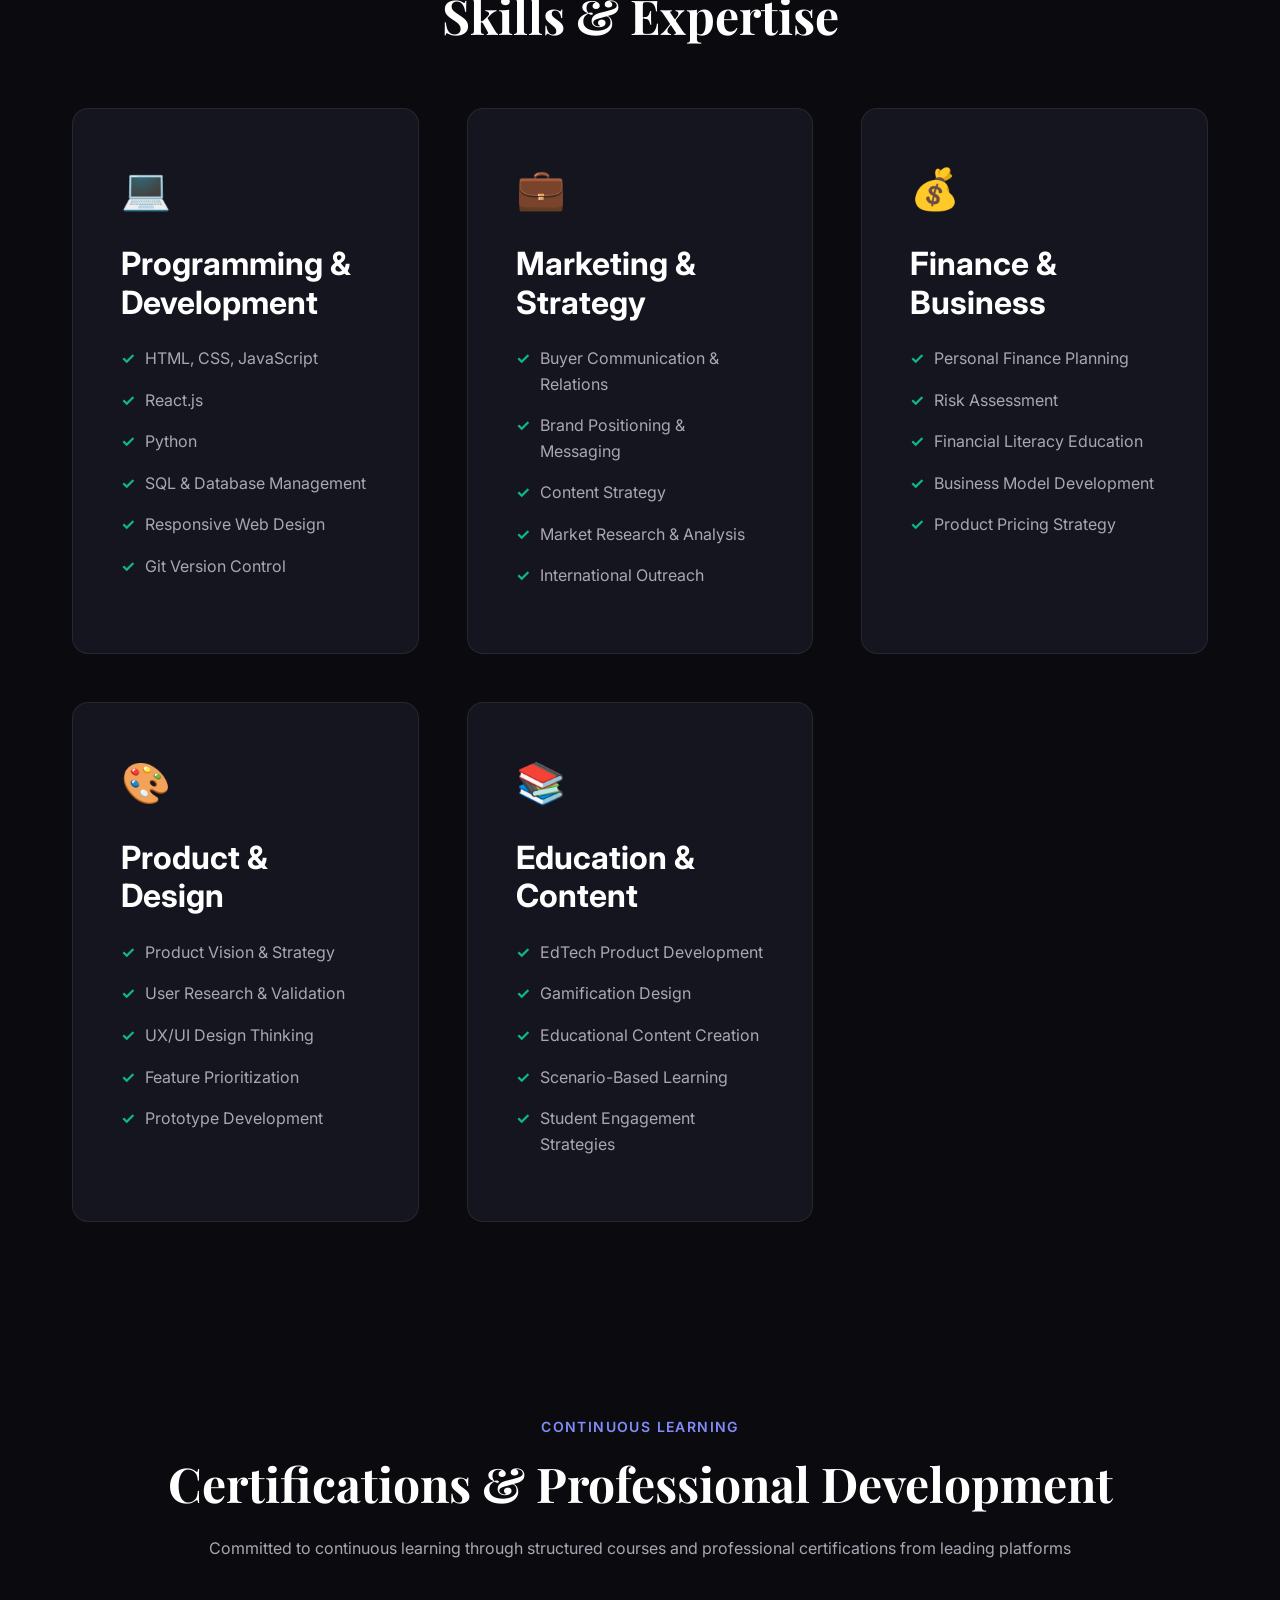
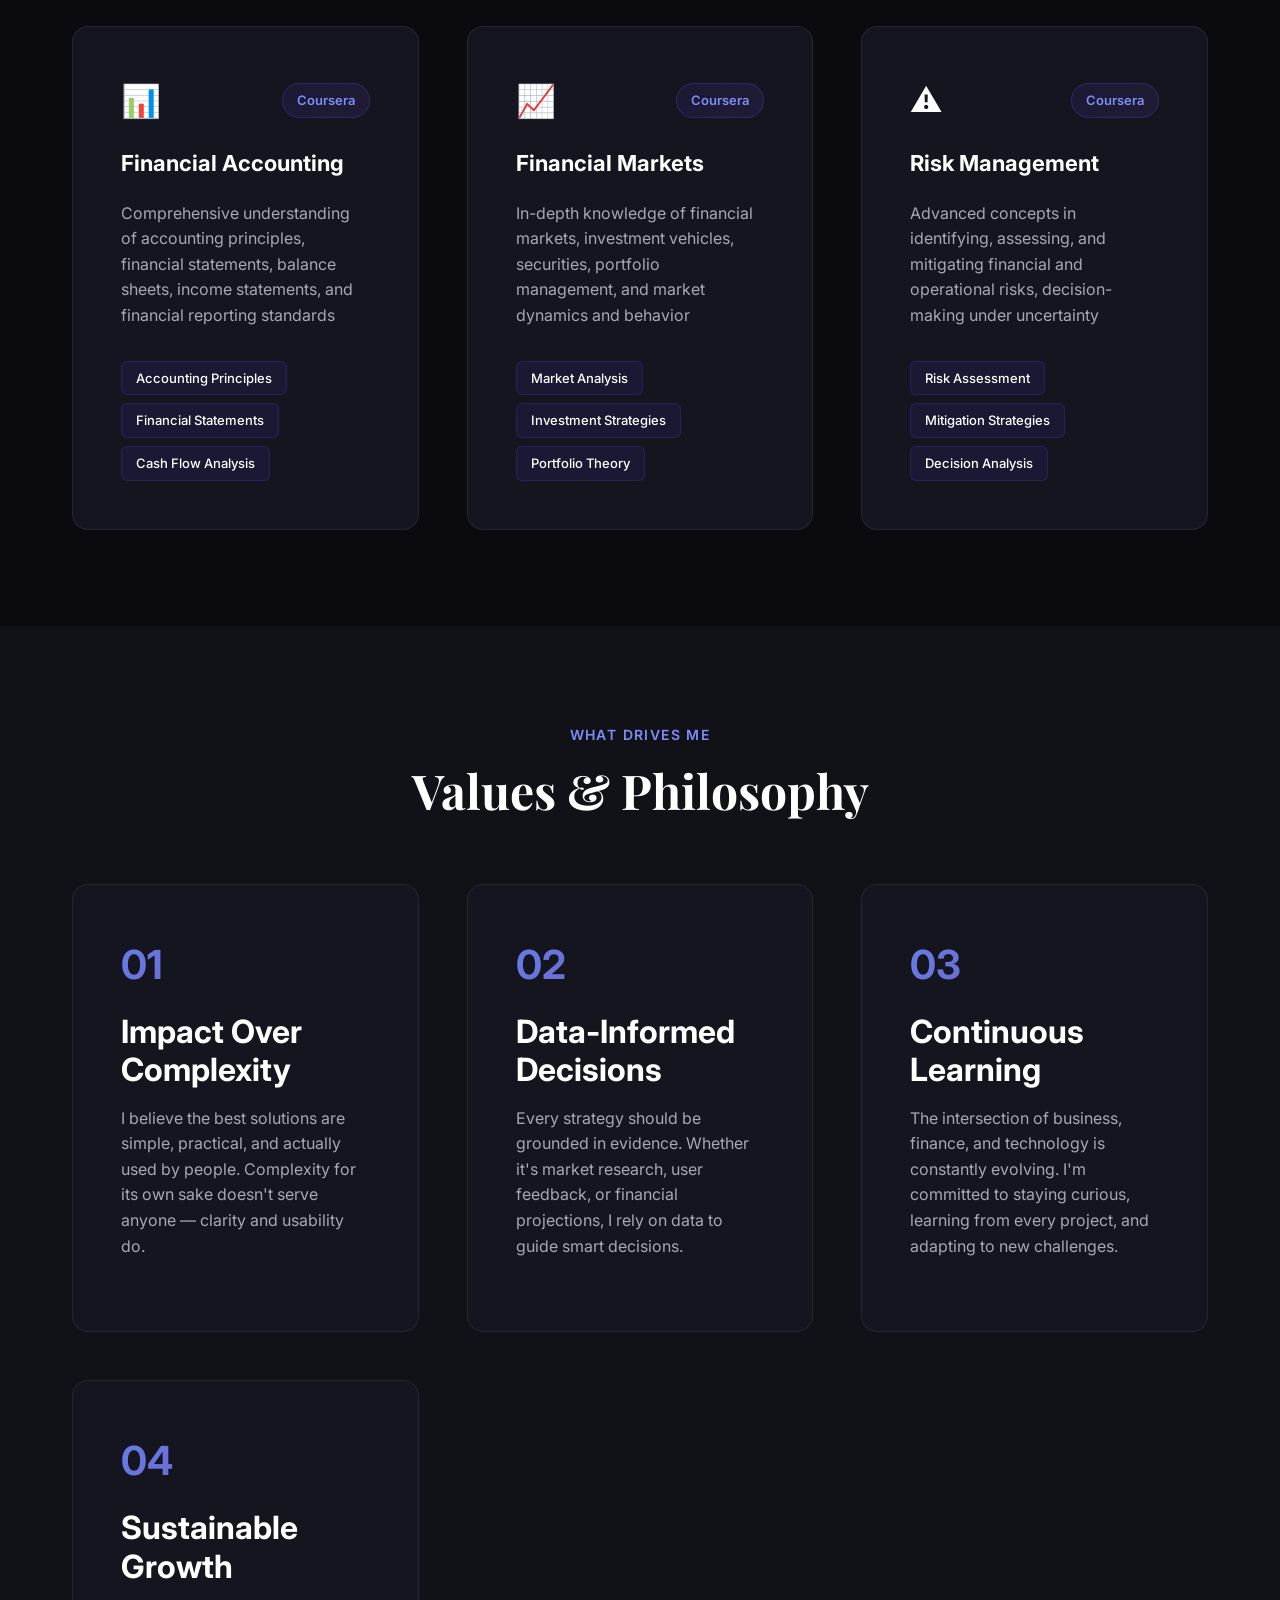
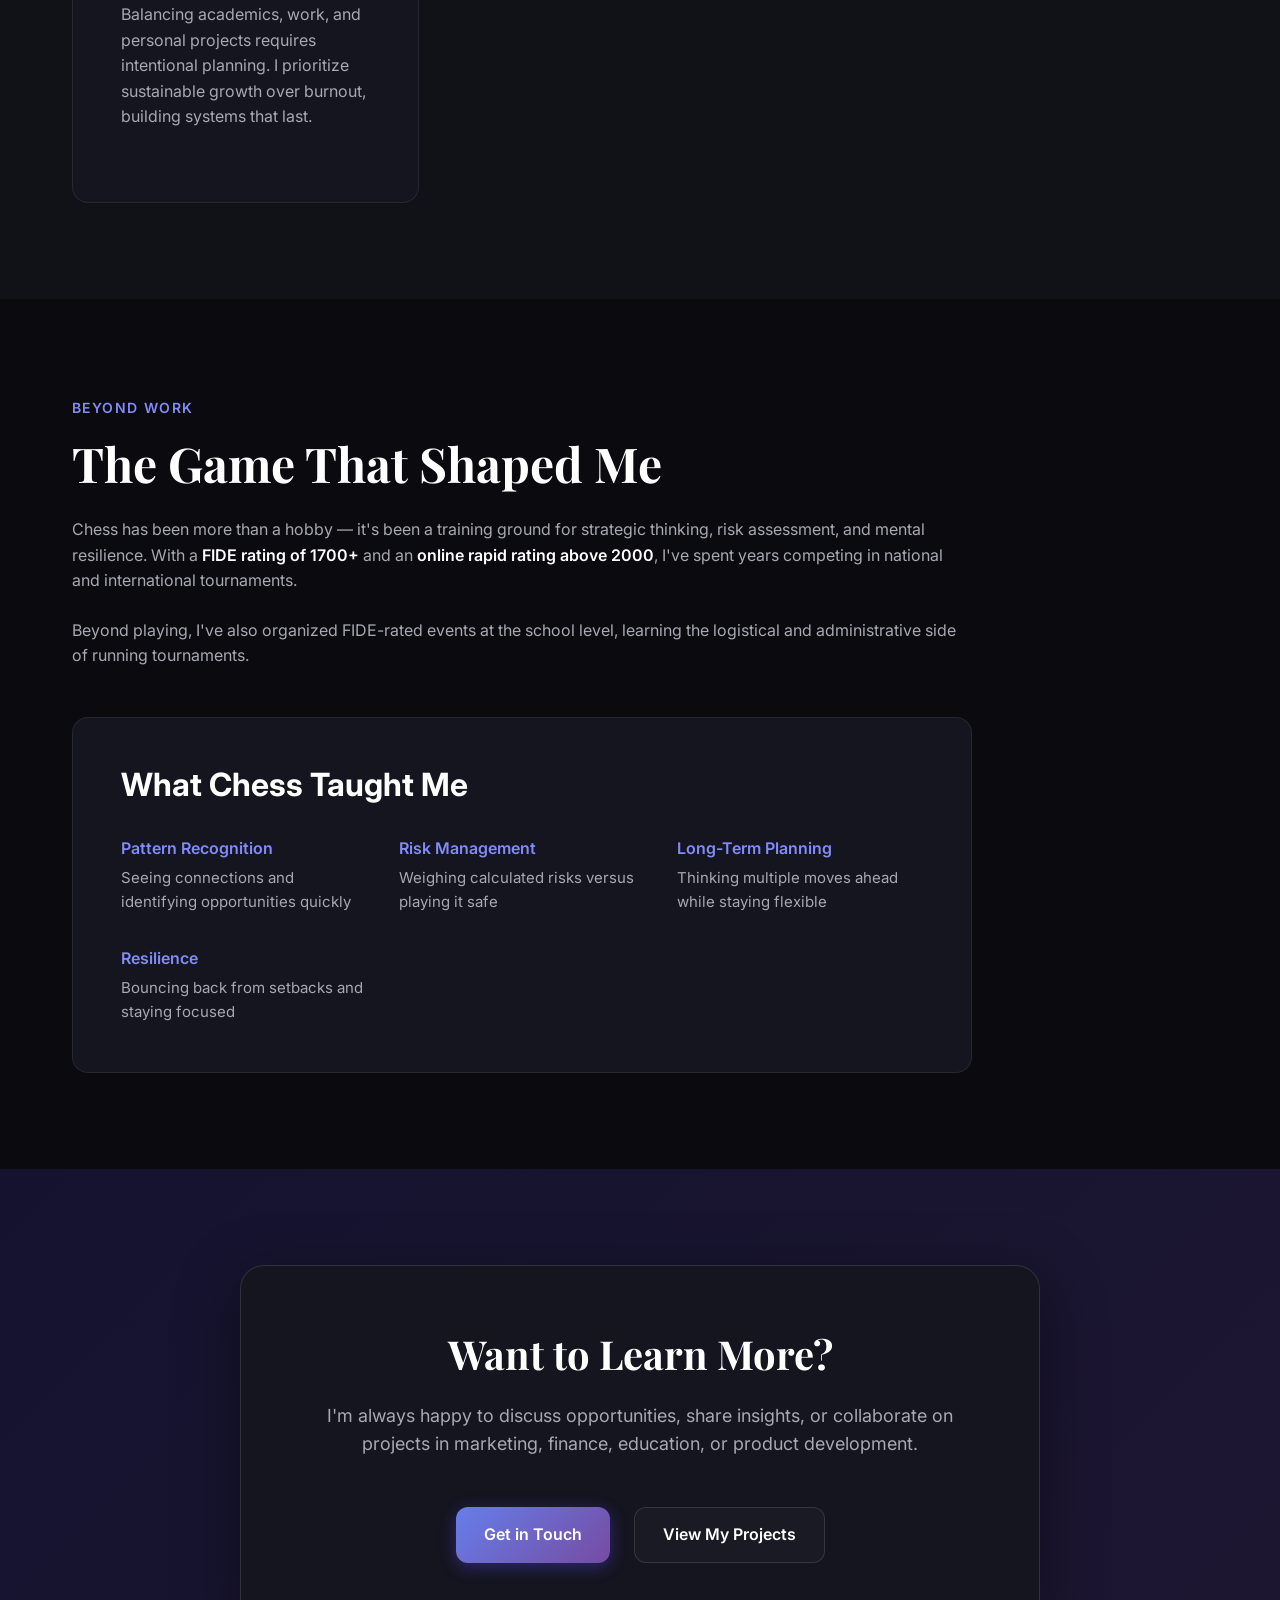
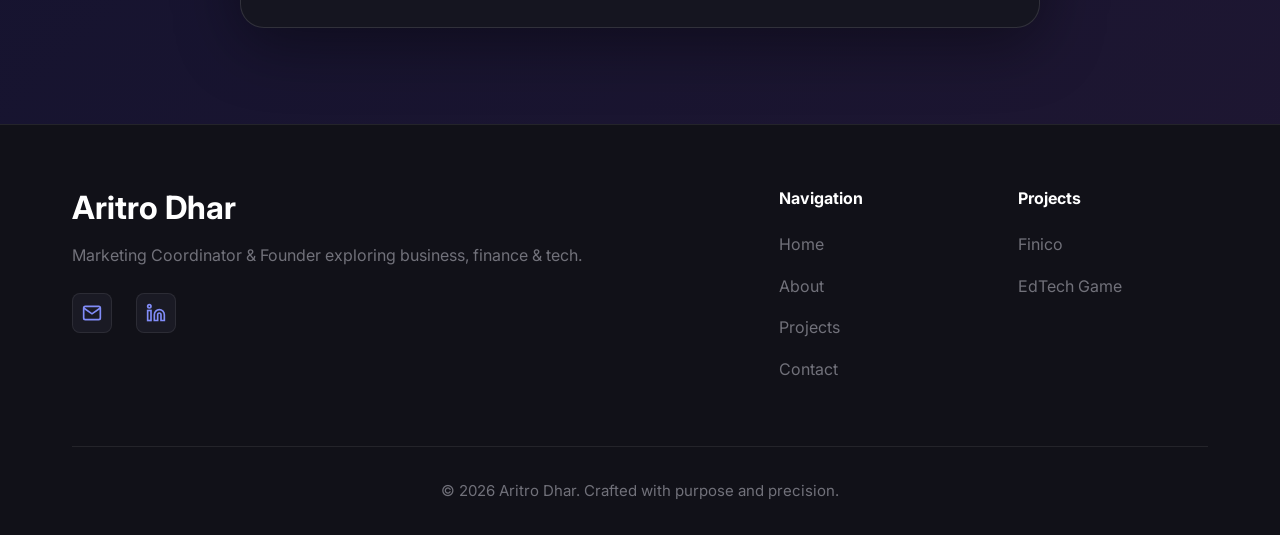
==== commit f060a76b: "Add finico.org links throughout portfolio - hero, profile card, What I Do section, About timeline, a" ====
--- a/about.html
+++ b/about.html
@@ -4,6 +4,10 @@
   <meta charset="UTF-8" />
   <meta name="viewport" content="width=device-width, initial-scale=1.0" />
   <meta name="description" content="Learn more about Aritro Dhar - Background, experience, skills, and what drives my work in marketing, finance, and technology." />
+  
+  <!-- Favicon -->
+  <link rel="icon" href="data:image/svg+xml,<svg xmlns=%22http://www.w3.org/2000/svg%22 viewBox=%220 0 100 100%22><text y=%22.9em%22 font-size=%2290%22>💼</text></svg>" />
+  
   <title>About Me | Aritro Dhar</title>
   <link rel="stylesheet" href="styles.css" />
   <link rel="preconnect" href="https://fonts.googleapis.com">
@@ -69,6 +73,7 @@
             Currently, I'm balancing a role at <strong>BD Connexion Ltd.</strong>, where I coordinate 
             marketing and buyer relations in the apparel industry, while simultaneously building 
             <strong>Finico</strong> — a personal finance platform designed to empower young earners.
+            <a href="https://finico.org" target="_blank" rel="noopener noreferrer" class="inline-link">Visit finico.org</a>
           </p>
         </div>
       </div>
@@ -192,7 +197,7 @@
           <div class="timeline-content">
             <div class="timeline-date">2024 - Present</div>
             <h3>Founder</h3>
-            <h4>Finico</h4>
+            <h4><a href="https://finico.org" target="_blank" rel="noopener noreferrer" class="inline-link">Finico</a></h4>
             <p class="timeline-location">Personal Finance Toolkit (in development)</p>
             <ul class="timeline-list">
               <li>Designing a platform to help young earners plan budgets, understand risk, and set savings goals in a simple, visual way</li>
@@ -253,7 +258,7 @@
             <ul class="timeline-list">
               <li><strong>Frontend Development:</strong> HTML, CSS, JavaScript, React for building responsive and interactive web applications</li>
               <li><strong>Backend Technologies:</strong> Python for automation and data processing, SQL for database management</li>
-              <li>Built and deployed personal projects including the Finico platform and educational games</li>
+              <li>Built and deployed personal projects including the <a href="https://finico.org" target="_blank" rel="noopener noreferrer" class="inline-link">Finico</a> platform and educational games</li>
               <li>Applied programming skills to solve real-world problems in finance and education</li>
               <li>Continuous learning through online resources, documentation, and hands-on project development</li>
               <li>Integrated technical skills with business understanding for effective product development</li>
--- a/styles.css
+++ b/styles.css
@@ -1488,6 +1488,12 @@
   color: var(--color-accent);
 }
 
+.badge-status.live {
+  background-color: rgba(16, 185, 129, 0.2);
+  border: 1px solid rgba(16, 185, 129, 0.4);
+  color: var(--color-secondary);
+}
+
 .project-visual {
   height: 250px;
   border-radius: 1rem;
